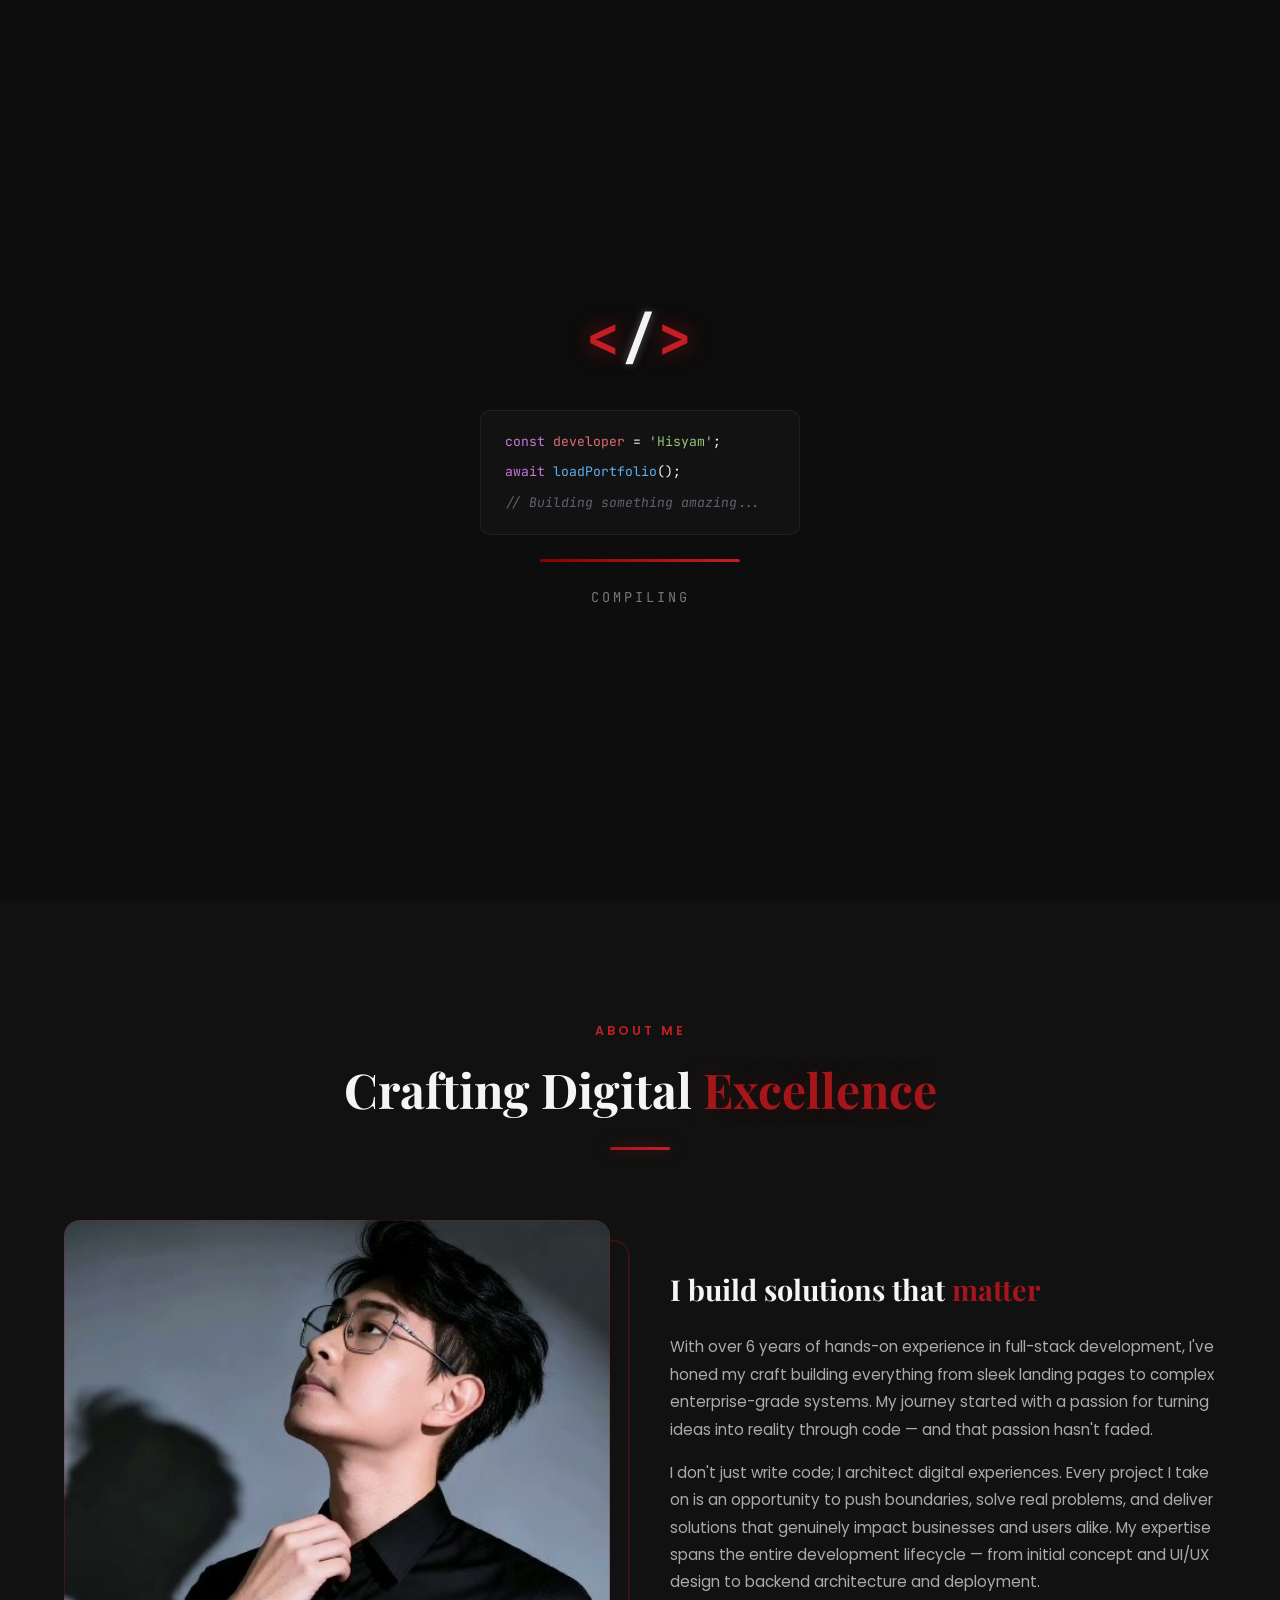
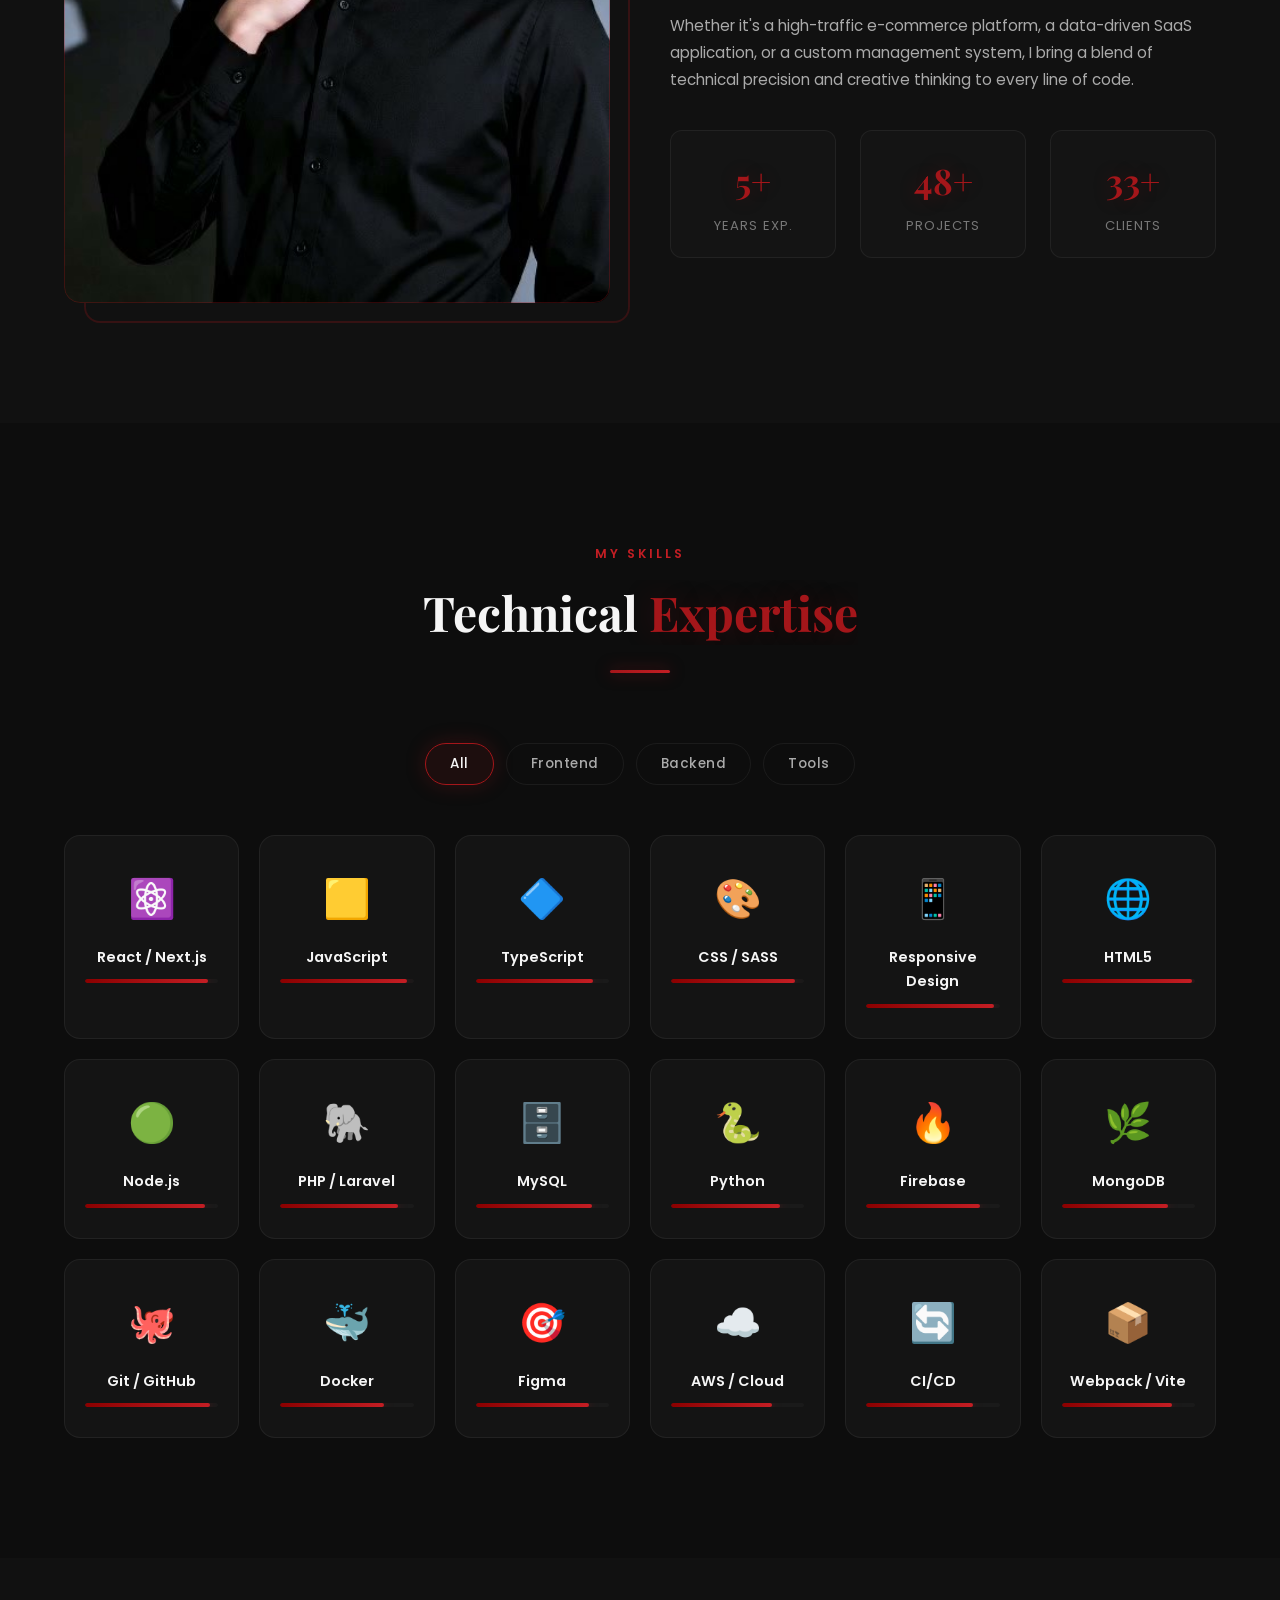
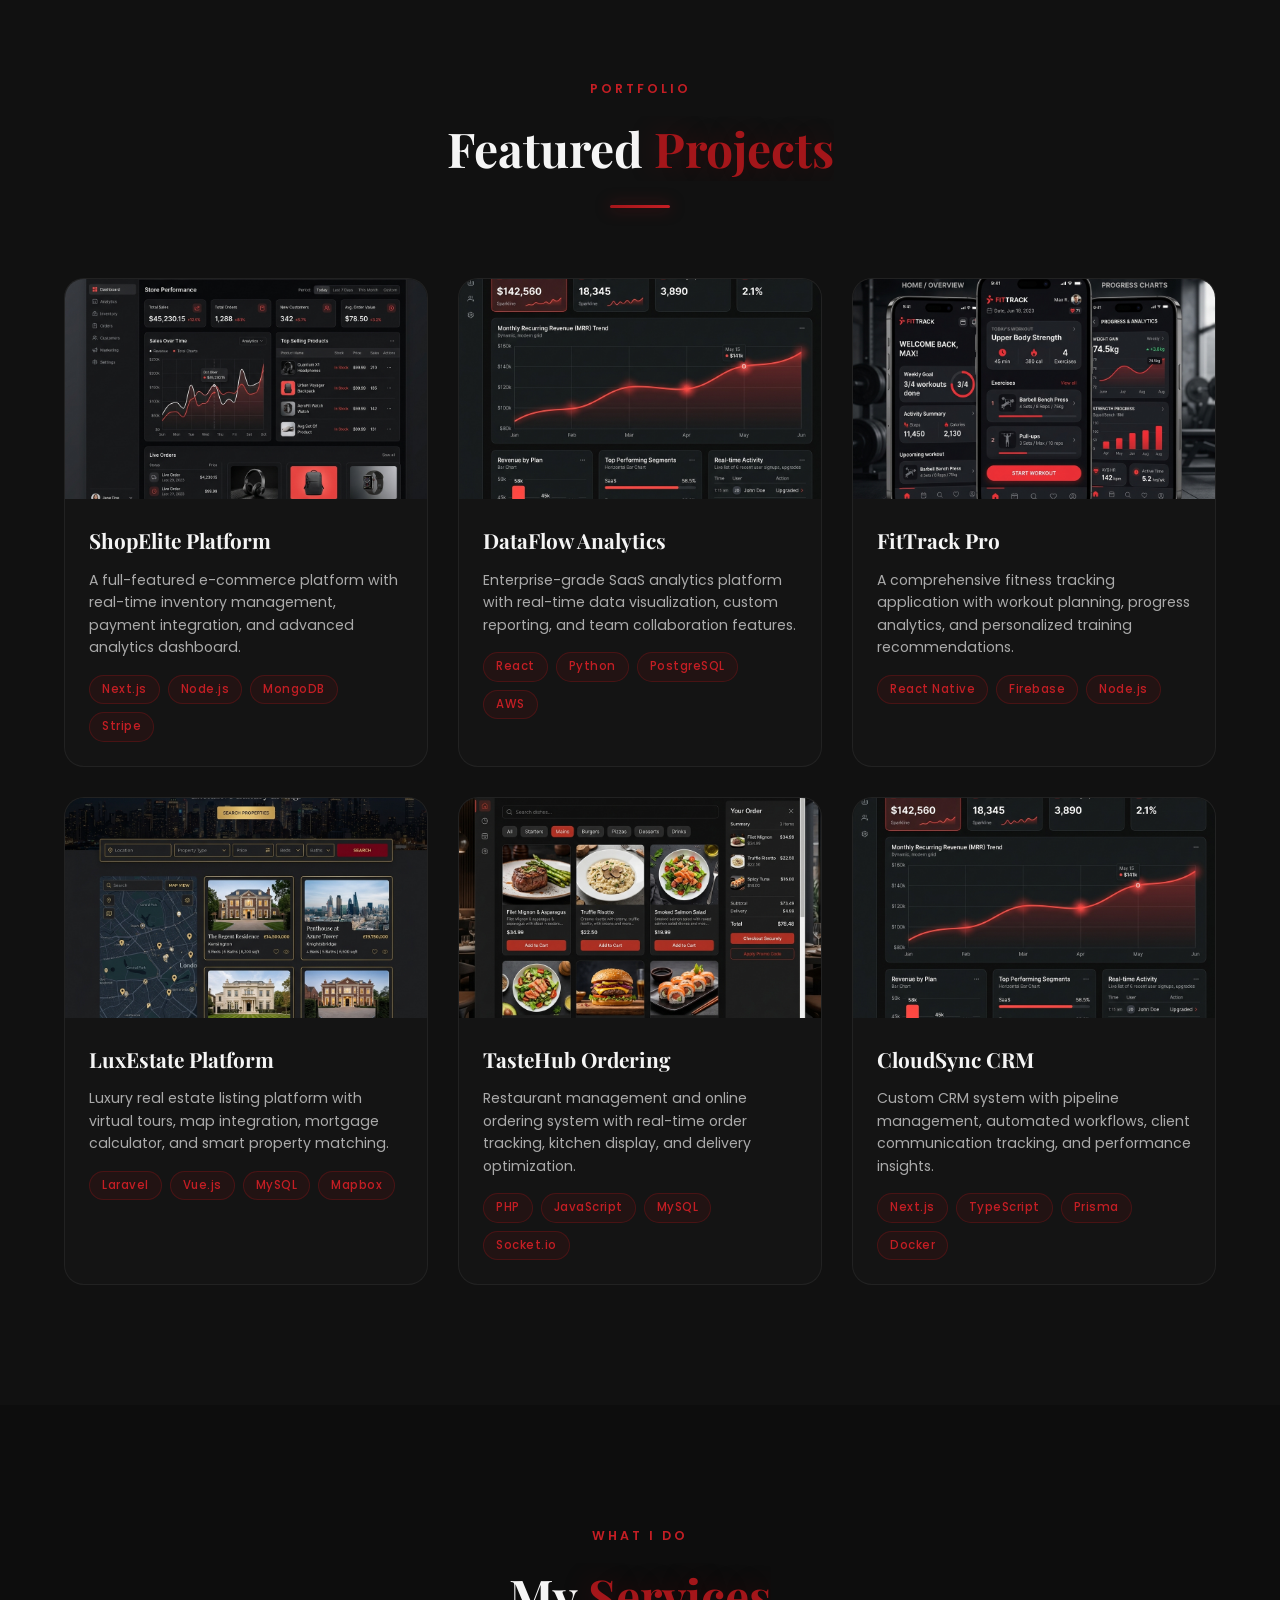
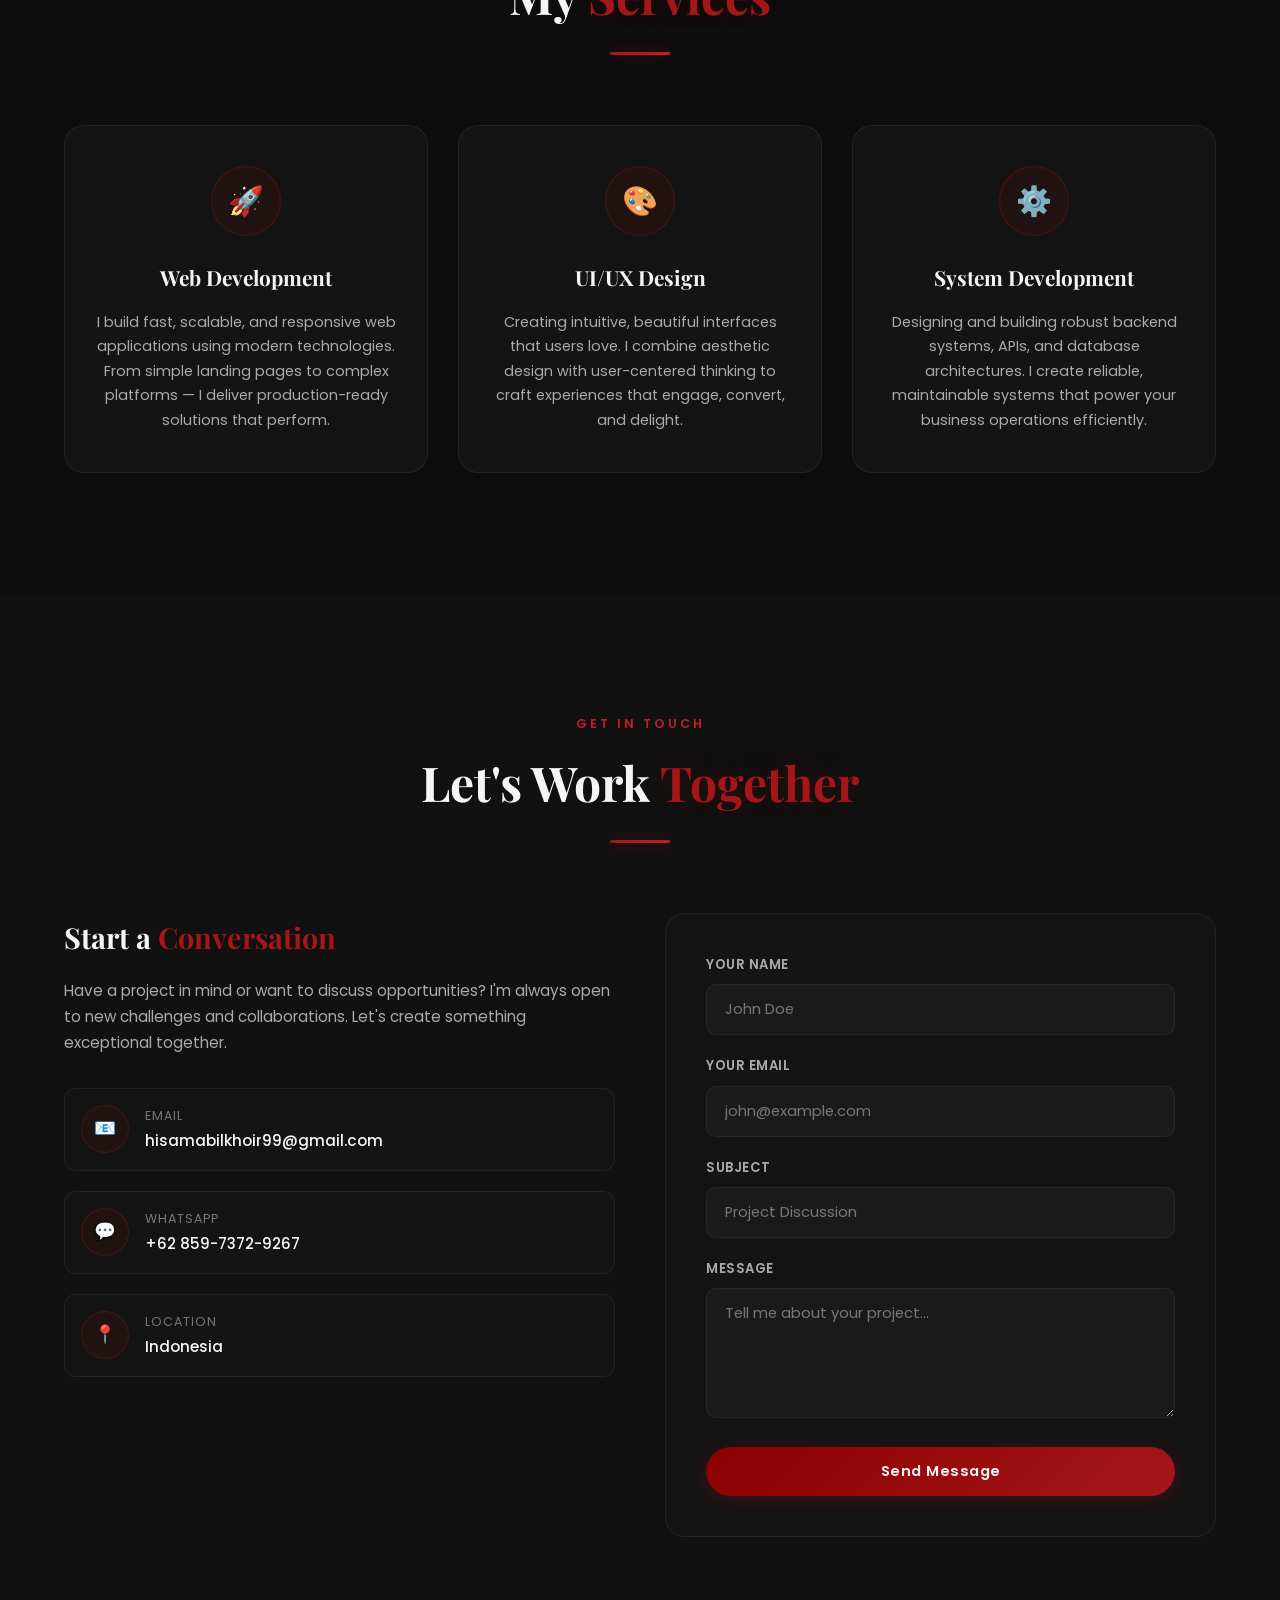
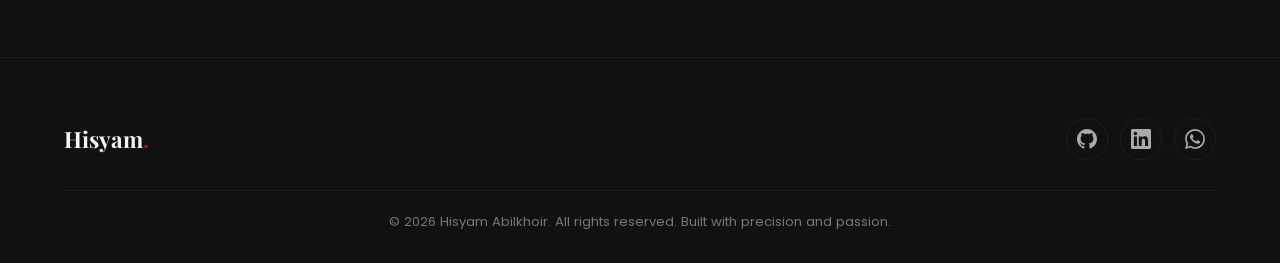
==== index.html @ 7441ad6e "update" ====
<!doctype html>
<html lang="en">
  <head>
    <meta charset="UTF-8" />
    <meta name="viewport" content="width=device-width, initial-scale=1.0" />
    <meta
      name="description"
      content="Premium portfolio of Hisyam Abilkhoir — Full-Stack Developer with 6+ years of experience building modern, scalable & high-impact digital solutions."
    />
    <meta
      name="keywords"
      content="Full-Stack Developer, Web Developer, UI/UX, Portfolio, Hisyam Abilkhoir"
    />
    <meta name="author" content="Hisyam Abilkhoir" />
    <meta
      property="og:title"
      content="Hisyam Abilkhoir — Full-Stack Developer Portfolio"
    />
    <meta
      property="og:description"
      content="Building Modern, Scalable & High-Impact Digital Solutions. 6+ years of professional experience."
    />
    <meta property="og:type" content="website" />
    <title>Hisyam Abilkhoir — Full-Stack Developer Portfolio</title>

    <!-- Fonts -->
    <link rel="preconnect" href="https://fonts.googleapis.com" />
    <link rel="preconnect" href="https://fonts.gstatic.com" crossorigin />
    <link
      href="https://fonts.googleapis.com/css2?family=Playfair+Display:wght@400;500;600;700;800&family=Poppins:wght@300;400;500;600;700&family=JetBrains+Mono:wght@400;500&display=swap"
      rel="stylesheet"
    />

    <!-- Stylesheet -->
    <link rel="stylesheet" href="style.css" />
  </head>
  <body>
    <!-- ========== PRELOADER ========== -->
    <div id="preloader">
      <div class="preloader-inner">
        <div class="preloader-code-icon">
          <span class="code-bracket">&lt;</span><span class="code-slash">/</span><span class="code-bracket">&gt;</span>
        </div>
        <div class="preloader-code-lines">
          <div class="code-line"><span class="cl-keyword">const</span> <span class="cl-var">developer</span> = <span class="cl-string">'Hisyam'</span>;</div>
          <div class="code-line"><span class="cl-keyword">await</span> <span class="cl-func">loadPortfolio</span>();</div>
          <div class="code-line"><span class="cl-comment">// Building something amazing...</span></div>
        </div>
        <div class="preloader-progress">
          <div class="preloader-progress-bar"></div>
        </div>
        <div class="preloader-text">Compiling</div>
      </div>
    </div>

    <!-- ========== NAVBAR ========== -->
    <nav class="navbar" id="navbar">
      <div class="container">
        <a href="#hero" class="nav-logo">Hisyam<span>.</span></a>
        <div class="nav-links" id="navLinks">
          <a href="#hero" class="active">Home</a>
          <a href="#about">About</a>
          <a href="#skills">Skills</a>
          <a href="#projects">Projects</a>
          <a href="#services">Services</a>
          <a href="#contact">Contact</a>
        </div>
        <div class="nav-toggle" id="navToggle">
          <span></span>
          <span></span>
          <span></span>
        </div>
      </div>
    </nav>

    <!-- ========== HERO SECTION ========== -->
    <section class="hero" id="hero">
      <div class="hero-bg-canvas">
        <canvas id="heroParticles"></canvas>
      </div>
      <div class="hero-gradient-overlay"></div>
      <div class="hero-content hero-split">
        <!-- Left: Text Content -->
        <div class="hero-text">
          <div class="hero-badge">
            <span class="badge-dot"></span>
            Available for Projects
          </div>
          <h1 class="hero-name">
            Hisyam <span class="highlight">Abilkhoir</span>
          </h1>
          <p class="hero-title">
            <span id="rotatingText">Full-Stack Developer</span> with 6+ Years
            Experience
          </p>
          <p class="hero-tagline">
            "Building Modern, Scalable &amp; High-Impact Digital Solutions"
          </p>
          <div class="hero-cta-group">
            <a href="#contact" class="btn btn-primary" id="heroHireBtn">
              <span>Hire Me</span>
              <svg
                class="btn-icon"
                viewBox="0 0 24 24"
                fill="none"
                stroke="currentColor"
                stroke-width="2"
                stroke-linecap="round"
                stroke-linejoin="round"
              >
                <path d="M5 12h14" />
                <path d="m12 5 7 7-7 7" />
              </svg>
            </a>
            <a
              href="https://wa.me/6285973729267"
              target="_blank"
              rel="noopener noreferrer"
              class="btn btn-outline"
              id="heroWhatsappBtn"
            >
              <svg class="btn-icon" viewBox="0 0 24 24" fill="currentColor">
                <path
                  d="M17.472 14.382c-.297-.149-1.758-.867-2.03-.967-.273-.099-.471-.148-.67.15-.197.297-.767.966-.94 1.164-.173.199-.347.223-.644.075-.297-.15-1.255-.463-2.39-1.475-.883-.788-1.48-1.761-1.653-2.059-.173-.297-.018-.458.13-.606.134-.133.298-.347.446-.52.149-.174.198-.298.298-.497.099-.198.05-.371-.025-.52-.075-.149-.669-1.612-.916-2.207-.242-.579-.487-.5-.669-.51-.173-.008-.371-.01-.57-.01-.198 0-.52.074-.792.372-.272.297-1.04 1.016-1.04 2.479 0 1.462 1.065 2.875 1.213 3.074.149.198 2.096 3.2 5.077 4.487.709.306 1.262.489 1.694.625.712.227 1.36.195 1.871.118.571-.085 1.758-.719 2.006-1.413.248-.694.248-1.289.173-1.413-.074-.124-.272-.198-.57-.347m-5.421 7.403h-.004a9.87 9.87 0 01-5.031-1.378l-.361-.214-3.741.982.998-3.648-.235-.374a9.86 9.86 0 01-1.51-5.26c.001-5.45 4.436-9.884 9.888-9.884 2.64 0 5.122 1.03 6.988 2.898a9.825 9.825 0 012.893 6.994c-.003 5.45-4.437 9.884-9.885 9.884m8.413-18.297A11.815 11.815 0 0012.05 0C5.495 0 .16 5.335.157 11.892c0 2.096.547 4.142 1.588 5.945L.057 24l6.305-1.654a11.882 11.882 0 005.683 1.448h.005c6.554 0 11.89-5.335 11.893-11.893a11.821 11.821 0 00-3.48-8.413z"
                />
              </svg>
              <span>Chat on WhatsApp</span>
            </a>
          </div>
        </div>
        <!-- Right: 3D Neon Portrait -->
        <div class="hero-portrait-wrapper">
          <div class="hero-portrait-3d" id="heroPortrait3D">
            <!-- Neon glow rings -->
            <div class="neon-ring neon-ring-1"></div>
            <div class="neon-ring neon-ring-2"></div>
            <div class="neon-ring neon-ring-3"></div>
            <!-- Orbiting dots -->
            <div class="orbit-dot orbit-dot-1"></div>
            <div class="orbit-dot orbit-dot-2"></div>
            <div class="orbit-dot orbit-dot-3"></div>
            <!-- Photo frame -->
            <div class="hero-photo-frame">
              <img
                src="assets/images/profile.jpg"
                alt="Hisyam Abilkhoir"
                id="heroPortraitImg"
              />
              <div class="photo-scanline"></div>
              <div class="photo-glare"></div>
            </div>
            <!-- Corner accents -->
            <div class="corner-accent corner-tl"></div>
            <div class="corner-accent corner-tr"></div>
            <div class="corner-accent corner-bl"></div>
            <div class="corner-accent corner-br"></div>
          </div>
          <!-- Status badge -->
          <div class="hero-status-badge">
            <span class="status-pulse"></span>
            <span>6+ Years Active</span>
          </div>
        </div>
      </div>
    </section>

    <!-- ========== ABOUT SECTION ========== -->
    <section class="section section-alt" id="about" data-parallax="0.15">
      <div class="container">
        <div class="section-header reveal">
          <span class="section-label">About Me</span>
          <h2 class="section-title">
            Crafting Digital <span class="accent">Excellence</span>
          </h2>
          <div class="section-line"></div>
        </div>
        <div class="about-grid">
          <div class="about-image-wrapper reveal-left">
            <div class="about-image-frame">
              <img
                src="assets/images/profile.jpg"
                alt="Hisyam Abilkhoir - Professional Developer"
                loading="lazy"
              />
            </div>
            <div class="about-image-decoration"></div>
          </div>
          <div class="about-content reveal-right">
            <h3>I build solutions that <span>matter</span></h3>
            <p>
              With over 6 years of hands-on experience in full-stack
              development, I've honed my craft building everything from sleek
              landing pages to complex enterprise-grade systems. My journey
              started with a passion for turning ideas into reality through code
              — and that passion hasn't faded.
            </p>
            <p>
              I don't just write code; I architect digital experiences. Every
              project I take on is an opportunity to push boundaries, solve real
              problems, and deliver solutions that genuinely impact businesses
              and users alike. My expertise spans the entire development
              lifecycle — from initial concept and UI/UX design to backend
              architecture and deployment.
            </p>
            <p>
              Whether it's a high-traffic e-commerce platform, a data-driven
              SaaS application, or a custom management system, I bring a blend
              of technical precision and creative thinking to every line of
              code.
            </p>
            <div class="about-stats">
              <div class="stat-item reveal">
                <div class="stat-number" data-count="6" data-suffix="+">0</div>
                <div class="stat-label">Years Exp.</div>
              </div>
              <div class="stat-item reveal">
                <div class="stat-number" data-count="50" data-suffix="+">0</div>
                <div class="stat-label">Projects</div>
              </div>
              <div class="stat-item reveal">
                <div class="stat-number" data-count="35" data-suffix="+">0</div>
                <div class="stat-label">Clients</div>
              </div>
            </div>
          </div>
        </div>
      </div>
    </section>

    <!-- ========== SKILLS SECTION ========== -->
    <section class="section" id="skills">
      <div class="container">
        <div class="section-header reveal">
          <span class="section-label">My Skills</span>
          <h2 class="section-title">
            Technical <span class="accent">Expertise</span>
          </h2>
          <div class="section-line"></div>
        </div>

        <div class="skills-categories reveal">
          <button class="skills-category-btn active" data-category="all">
            All
          </button>
          <button class="skills-category-btn" data-category="frontend">
            Frontend
          </button>
          <button class="skills-category-btn" data-category="backend">
            Backend
          </button>
          <button class="skills-category-btn" data-category="tools">
            Tools
          </button>
        </div>

        <div class="skills-grid reveal">
          <!-- Frontend Skills -->
          <div class="skill-card" data-category="frontend">
            <span class="skill-icon">⚛️</span>
            <div class="skill-name">React / Next.js</div>
            <div class="skill-bar-container">
              <div class="skill-bar-fill" data-value="92"></div>
            </div>
          </div>
          <div class="skill-card" data-category="frontend">
            <span class="skill-icon">🟨</span>
            <div class="skill-name">JavaScript</div>
            <div class="skill-bar-container">
              <div class="skill-bar-fill" data-value="95"></div>
            </div>
          </div>
          <div class="skill-card" data-category="frontend">
            <span class="skill-icon">🔷</span>
            <div class="skill-name">TypeScript</div>
            <div class="skill-bar-container">
              <div class="skill-bar-fill" data-value="88"></div>
            </div>
          </div>
          <div class="skill-card" data-category="frontend">
            <span class="skill-icon">🎨</span>
            <div class="skill-name">CSS / SASS</div>
            <div class="skill-bar-container">
              <div class="skill-bar-fill" data-value="93"></div>
            </div>
          </div>
          <div class="skill-card" data-category="frontend">
            <span class="skill-icon">📱</span>
            <div class="skill-name">Responsive Design</div>
            <div class="skill-bar-container">
              <div class="skill-bar-fill" data-value="96"></div>
            </div>
          </div>
          <div class="skill-card" data-category="frontend">
            <span class="skill-icon">🌐</span>
            <div class="skill-name">HTML5</div>
            <div class="skill-bar-container">
              <div class="skill-bar-fill" data-value="98"></div>
            </div>
          </div>

          <!-- Backend Skills -->
          <div class="skill-card" data-category="backend">
            <span class="skill-icon">🟢</span>
            <div class="skill-name">Node.js</div>
            <div class="skill-bar-container">
              <div class="skill-bar-fill" data-value="90"></div>
            </div>
          </div>
          <div class="skill-card" data-category="backend">
            <span class="skill-icon">🐘</span>
            <div class="skill-name">PHP / Laravel</div>
            <div class="skill-bar-container">
              <div class="skill-bar-fill" data-value="88"></div>
            </div>
          </div>
          <div class="skill-card" data-category="backend">
            <span class="skill-icon">🗄️</span>
            <div class="skill-name">MySQL</div>
            <div class="skill-bar-container">
              <div class="skill-bar-fill" data-value="87"></div>
            </div>
          </div>
          <div class="skill-card" data-category="backend">
            <span class="skill-icon">🐍</span>
            <div class="skill-name">Python</div>
            <div class="skill-bar-container">
              <div class="skill-bar-fill" data-value="82"></div>
            </div>
          </div>
          <div class="skill-card" data-category="backend">
            <span class="skill-icon">🔥</span>
            <div class="skill-name">Firebase</div>
            <div class="skill-bar-container">
              <div class="skill-bar-fill" data-value="85"></div>
            </div>
          </div>
          <div class="skill-card" data-category="backend">
            <span class="skill-icon">🌿</span>
            <div class="skill-name">MongoDB</div>
            <div class="skill-bar-container">
              <div class="skill-bar-fill" data-value="80"></div>
            </div>
          </div>

          <!-- Tools -->
          <div class="skill-card" data-category="tools">
            <span class="skill-icon">🐙</span>
            <div class="skill-name">Git / GitHub</div>
            <div class="skill-bar-container">
              <div class="skill-bar-fill" data-value="94"></div>
            </div>
          </div>
          <div class="skill-card" data-category="tools">
            <span class="skill-icon">🐳</span>
            <div class="skill-name">Docker</div>
            <div class="skill-bar-container">
              <div class="skill-bar-fill" data-value="78"></div>
            </div>
          </div>
          <div class="skill-card" data-category="tools">
            <span class="skill-icon">🎯</span>
            <div class="skill-name">Figma</div>
            <div class="skill-bar-container">
              <div class="skill-bar-fill" data-value="85"></div>
            </div>
          </div>
          <div class="skill-card" data-category="tools">
            <span class="skill-icon">☁️</span>
            <div class="skill-name">AWS / Cloud</div>
            <div class="skill-bar-container">
              <div class="skill-bar-fill" data-value="76"></div>
            </div>
          </div>
          <div class="skill-card" data-category="tools">
            <span class="skill-icon">🔄</span>
            <div class="skill-name">CI/CD</div>
            <div class="skill-bar-container">
              <div class="skill-bar-fill" data-value="80"></div>
            </div>
          </div>
          <div class="skill-card" data-category="tools">
            <span class="skill-icon">📦</span>
            <div class="skill-name">Webpack / Vite</div>
            <div class="skill-bar-container">
              <div class="skill-bar-fill" data-value="83"></div>
            </div>
          </div>
        </div>
      </div>
    </section>

    <!-- ========== PROJECTS SECTION ========== -->
    <section class="section section-alt" id="projects" data-parallax="0.1">
      <div class="container">
        <div class="section-header reveal">
          <span class="section-label">Portfolio</span>
          <h2 class="section-title">
            Featured <span class="accent">Projects</span>
          </h2>
          <div class="section-line"></div>
        </div>
        <div class="projects-grid">
          <!-- Project 1 -->
          <div class="project-card reveal">
            <div class="project-image-wrapper">
              <img
                src="assets/images/project-ecommerce.png"
                alt="ShopElite E-Commerce Platform"
                loading="lazy"
              />
              <div class="project-image-overlay">
                <button class="project-view-btn">View Project</button>
              </div>
            </div>
            <div class="project-info">
              <h3 class="project-title">ShopElite Platform</h3>
              <p class="project-description">
                A full-featured e-commerce platform with real-time inventory
                management, payment integration, and advanced analytics
                dashboard.
              </p>
              <div class="project-tech-stack">
                <span class="tech-tag">Next.js</span>
                <span class="tech-tag">Node.js</span>
                <span class="tech-tag">MongoDB</span>
                <span class="tech-tag">Stripe</span>
              </div>
            </div>
          </div>

          <!-- Project 2 -->
          <div class="project-card reveal">
            <div class="project-image-wrapper">
              <img
                src="assets/images/project-saas.png"
                alt="DataFlow Analytics SaaS"
                loading="lazy"
              />
              <div class="project-image-overlay">
                <button class="project-view-btn">View Project</button>
              </div>
            </div>
            <div class="project-info">
              <h3 class="project-title">DataFlow Analytics</h3>
              <p class="project-description">
                Enterprise-grade SaaS analytics platform with real-time data
                visualization, custom reporting, and team collaboration
                features.
              </p>
              <div class="project-tech-stack">
                <span class="tech-tag">React</span>
                <span class="tech-tag">Python</span>
                <span class="tech-tag">PostgreSQL</span>
                <span class="tech-tag">AWS</span>
              </div>
            </div>
          </div>

          <!-- Project 3 -->
          <div class="project-card reveal">
            <div class="project-image-wrapper">
              <img
                src="assets/images/project-fitness.png"
                alt="FitTrack Pro Fitness App"
                loading="lazy"
              />
              <div class="project-image-overlay">
                <button class="project-view-btn">View Project</button>
              </div>
            </div>
            <div class="project-info">
              <h3 class="project-title">FitTrack Pro</h3>
              <p class="project-description">
                A comprehensive fitness tracking application with workout
                planning, progress analytics, and personalized training
                recommendations.
              </p>
              <div class="project-tech-stack">
                <span class="tech-tag">React Native</span>
                <span class="tech-tag">Firebase</span>
                <span class="tech-tag">Node.js</span>
              </div>
            </div>
          </div>

          <!-- Project 4 -->
          <div class="project-card reveal">
            <div class="project-image-wrapper">
              <img
                src="assets/images/project-realestate.png"
                alt="LuxEstate Property Platform"
                loading="lazy"
              />
              <div class="project-image-overlay">
                <button class="project-view-btn">View Project</button>
              </div>
            </div>
            <div class="project-info">
              <h3 class="project-title">LuxEstate Platform</h3>
              <p class="project-description">
                Luxury real estate listing platform with virtual tours, map
                integration, mortgage calculator, and smart property matching.
              </p>
              <div class="project-tech-stack">
                <span class="tech-tag">Laravel</span>
                <span class="tech-tag">Vue.js</span>
                <span class="tech-tag">MySQL</span>
                <span class="tech-tag">Mapbox</span>
              </div>
            </div>
          </div>

          <!-- Project 5 -->
          <div class="project-card reveal">
            <div class="project-image-wrapper">
              <img
                src="assets/images/project-restaurant.png"
                alt="TasteHub Food Ordering"
                loading="lazy"
              />
              <div class="project-image-overlay">
                <button class="project-view-btn">View Project</button>
              </div>
            </div>
            <div class="project-info">
              <h3 class="project-title">TasteHub Ordering</h3>
              <p class="project-description">
                Restaurant management and online ordering system with real-time
                order tracking, kitchen display, and delivery optimization.
              </p>
              <div class="project-tech-stack">
                <span class="tech-tag">PHP</span>
                <span class="tech-tag">JavaScript</span>
                <span class="tech-tag">MySQL</span>
                <span class="tech-tag">Socket.io</span>
              </div>
            </div>
          </div>

          <!-- Project 6 -->
          <div class="project-card reveal">
            <div class="project-image-wrapper">
              <img
                src="assets/images/project-saas.png"
                alt="CloudSync CRM System"
                loading="lazy"
              />
              <div class="project-image-overlay">
                <button class="project-view-btn">View Project</button>
              </div>
            </div>
            <div class="project-info">
              <h3 class="project-title">CloudSync CRM</h3>
              <p class="project-description">
                Custom CRM system with pipeline management, automated workflows,
                client communication tracking, and performance insights.
              </p>
              <div class="project-tech-stack">
                <span class="tech-tag">Next.js</span>
                <span class="tech-tag">TypeScript</span>
                <span class="tech-tag">Prisma</span>
                <span class="tech-tag">Docker</span>
              </div>
            </div>
          </div>
        </div>
      </div>
    </section>

    <!-- ========== SERVICES SECTION ========== -->
    <section class="section" id="services">
      <div class="container">
        <div class="section-header reveal">
          <span class="section-label">What I Do</span>
          <h2 class="section-title">My <span class="accent">Services</span></h2>
          <div class="section-line"></div>
        </div>
        <div class="services-grid">
          <!-- Service 1 -->
          <div class="service-card reveal">
            <div class="service-icon">🚀</div>
            <h3 class="service-title">Web Development</h3>
            <p class="service-desc">
              I build fast, scalable, and responsive web applications using
              modern technologies. From simple landing pages to complex
              platforms — I deliver production-ready solutions that perform.
            </p>
          </div>

          <!-- Service 2 -->
          <div class="service-card reveal">
            <div class="service-icon">🎨</div>
            <h3 class="service-title">UI/UX Design</h3>
            <p class="service-desc">
              Creating intuitive, beautiful interfaces that users love. I
              combine aesthetic design with user-centered thinking to craft
              experiences that engage, convert, and delight.
            </p>
          </div>

          <!-- Service 3 -->
          <div class="service-card reveal">
            <div class="service-icon">⚙️</div>
            <h3 class="service-title">System Development</h3>
            <p class="service-desc">
              Designing and building robust backend systems, APIs, and database
              architectures. I create reliable, maintainable systems that power
              your business operations efficiently.
            </p>
          </div>
        </div>
      </div>
    </section>

    <!-- ========== CONTACT SECTION ========== -->
    <section class="section section-alt" id="contact" data-parallax="0.1">
      <div class="container">
        <div class="section-header reveal">
          <span class="section-label">Get In Touch</span>
          <h2 class="section-title">
            Let's Work <span class="accent">Together</span>
          </h2>
          <div class="section-line"></div>
        </div>
        <div class="contact-grid">
          <div class="contact-info reveal-left">
            <h3>Start a <span>Conversation</span></h3>
            <p>
              Have a project in mind or want to discuss opportunities? I'm
              always open to new challenges and collaborations. Let's create
              something exceptional together.
            </p>
            <div class="contact-details">
              <a
                href="mailto:hisamabilkhoir99@gmail.com"
                class="contact-detail-item"
                id="contactEmail"
              >
                <div class="contact-icon-box">📧</div>
                <div>
                  <div class="contact-detail-label">Email</div>
                  <div class="contact-detail-value">hisamabilkhoir99@gmail.com</div>
                </div>
              </a>
              <a
                href="https://wa.me/6285973729267"
                target="_blank"
                rel="noopener noreferrer"
                class="contact-detail-item"
                id="contactWhatsApp"
              >
                <div class="contact-icon-box">💬</div>
                <div>
                  <div class="contact-detail-label">WhatsApp</div>
                  <div class="contact-detail-value">+62 859-7372-9267</div>
                </div>
              </a>
              <div class="contact-detail-item" id="contactLocation">
                <div class="contact-icon-box">📍</div>
                <div>
                  <div class="contact-detail-label">Location</div>
                  <div class="contact-detail-value">Indonesia</div>
                </div>
              </div>
            </div>
          </div>
          <form class="contact-form reveal-right" id="contactForm">
            <div class="form-group">
              <label for="formName">Your Name</label>
              <input
                type="text"
                id="formName"
                name="name"
                class="form-control"
                placeholder="John Doe"
                required
              />
            </div>
            <div class="form-group">
              <label for="formEmail">Your Email</label>
              <input
                type="email"
                id="formEmail"
                name="email"
                class="form-control"
                placeholder="john@example.com"
                required
              />
            </div>
            <div class="form-group">
              <label for="formSubject">Subject</label>
              <input
                type="text"
                id="formSubject"
                name="subject"
                class="form-control"
                placeholder="Project Discussion"
              />
            </div>
            <div class="form-group">
              <label for="formMessage">Message</label>
              <textarea
                id="formMessage"
                name="message"
                class="form-control"
                placeholder="Tell me about your project..."
                required
              ></textarea>
            </div>
            <button type="submit" class="form-submit" id="formSubmitBtn">
              Send Message
            </button>
          </form>
        </div>
      </div>
    </section>

    <!-- ========== FOOTER ========== -->
    <footer class="footer">
      <div class="container">
        <div class="footer-content">
          <div class="footer-logo">Hisyam<span>.</span></div>
          <div class="footer-social">
            <a
              href="https://github.com/"
              target="_blank"
              rel="noopener noreferrer"
              aria-label="GitHub"
              id="socialGithub"
            >
              <svg
                width="20"
                height="20"
                viewBox="0 0 24 24"
                fill="currentColor"
              >
                <path
                  d="M12 0c-6.626 0-12 5.373-12 12 0 5.302 3.438 9.8 8.207 11.387.599.111.793-.261.793-.577v-2.234c-3.338.726-4.033-1.416-4.033-1.416-.546-1.387-1.333-1.756-1.333-1.756-1.089-.745.083-.729.083-.729 1.205.084 1.839 1.237 1.839 1.237 1.07 1.834 2.807 1.304 3.492.997.107-.775.418-1.305.762-1.604-2.665-.305-5.467-1.334-5.467-5.931 0-1.311.469-2.381 1.236-3.221-.124-.303-.535-1.524.117-3.176 0 0 1.008-.322 3.301 1.23.957-.266 1.983-.399 3.003-.404 1.02.005 2.047.138 3.006.404 2.291-1.552 3.297-1.23 3.297-1.23.653 1.653.242 2.874.118 3.176.77.84 1.235 1.911 1.235 3.221 0 4.609-2.807 5.624-5.479 5.921.43.372.823 1.102.823 2.222v3.293c0 .319.192.694.801.576 4.765-1.589 8.199-6.086 8.199-11.386 0-6.627-5.373-12-12-12z"
                />
              </svg>
            </a>
            <a
              href="https://linkedin.com/"
              target="_blank"
              rel="noopener noreferrer"
              aria-label="LinkedIn"
              id="socialLinkedin"
            >
              <svg
                width="20"
                height="20"
                viewBox="0 0 24 24"
                fill="currentColor"
              >
                <path
                  d="M20.447 20.452h-3.554v-5.569c0-1.328-.027-3.037-1.852-3.037-1.853 0-2.136 1.445-2.136 2.939v5.667H9.351V9h3.414v1.561h.046c.477-.9 1.637-1.85 3.37-1.85 3.601 0 4.267 2.37 4.267 5.455v6.286zM5.337 7.433c-1.144 0-2.063-.926-2.063-2.065 0-1.138.92-2.063 2.063-2.063 1.14 0 2.064.925 2.064 2.063 0 1.139-.925 2.065-2.064 2.065zm1.782 13.019H3.555V9h3.564v11.452zM22.225 0H1.771C.792 0 0 .774 0 1.729v20.542C0 23.227.792 24 1.771 24h20.451C23.2 24 24 23.227 24 22.271V1.729C24 .774 23.2 0 22.222 0h.003z"
                />
              </svg>
            </a>
            <a
              href="https://wa.me/6285973729267"
              target="_blank"
              rel="noopener noreferrer"
              aria-label="WhatsApp"
              id="socialWhatsApp"
            >
              <svg
                width="20"
                height="20"
                viewBox="0 0 24 24"
                fill="currentColor"
              >
                <path
                  d="M17.472 14.382c-.297-.149-1.758-.867-2.03-.967-.273-.099-.471-.148-.67.15-.197.297-.767.966-.94 1.164-.173.199-.347.223-.644.075-.297-.15-1.255-.463-2.39-1.475-.883-.788-1.48-1.761-1.653-2.059-.173-.297-.018-.458.13-.606.134-.133.298-.347.446-.52.149-.174.198-.298.298-.497.099-.198.05-.371-.025-.52-.075-.149-.669-1.612-.916-2.207-.242-.579-.487-.5-.669-.51-.173-.008-.371-.01-.57-.01-.198 0-.52.074-.792.372-.272.297-1.04 1.016-1.04 2.479 0 1.462 1.065 2.875 1.213 3.074.149.198 2.096 3.2 5.077 4.487.709.306 1.262.489 1.694.625.712.227 1.36.195 1.871.118.571-.085 1.758-.719 2.006-1.413.248-.694.248-1.289.173-1.413-.074-.124-.272-.198-.57-.347m-5.421 7.403h-.004a9.87 9.87 0 01-5.031-1.378l-.361-.214-3.741.982.998-3.648-.235-.374a9.86 9.86 0 01-1.51-5.26c.001-5.45 4.436-9.884 9.888-9.884 2.64 0 5.122 1.03 6.988 2.898a9.825 9.825 0 012.893 6.994c-.003 5.45-4.437 9.884-9.885 9.884m8.413-18.297A11.815 11.815 0 0012.05 0C5.495 0 .16 5.335.157 11.892c0 2.096.547 4.142 1.588 5.945L.057 24l6.305-1.654a11.882 11.882 0 005.683 1.448h.005c6.554 0 11.89-5.335 11.893-11.893a11.821 11.821 0 00-3.48-8.413z"
                />
              </svg>
            </a>
          </div>
        </div>
        <div class="footer-bottom">
          &copy; 2026 Hisyam Abilkhoir. All rights reserved. Built with
          precision and passion.
        </div>
      </div>
    </footer>

    <!-- ========== WHATSAPP FLOATING BUTTON ========== -->
    <a
      href="https://wa.me/6285973729267"
      target="_blank"
      rel="noopener noreferrer"
      class="whatsapp-float"
      id="whatsappFloat"
      aria-label="Chat on WhatsApp"
    >
      <svg viewBox="0 0 24 24">
        <path
          d="M17.472 14.382c-.297-.149-1.758-.867-2.03-.967-.273-.099-.471-.148-.67.15-.197.297-.767.966-.94 1.164-.173.199-.347.223-.644.075-.297-.15-1.255-.463-2.39-1.475-.883-.788-1.48-1.761-1.653-2.059-.173-.297-.018-.458.13-.606.134-.133.298-.347.446-.52.149-.174.198-.298.298-.497.099-.198.05-.371-.025-.52-.075-.149-.669-1.612-.916-2.207-.242-.579-.487-.5-.669-.51-.173-.008-.371-.01-.57-.01-.198 0-.52.074-.792.372-.272.297-1.04 1.016-1.04 2.479 0 1.462 1.065 2.875 1.213 3.074.149.198 2.096 3.2 5.077 4.487.709.306 1.262.489 1.694.625.712.227 1.36.195 1.871.118.571-.085 1.758-.719 2.006-1.413.248-.694.248-1.289.173-1.413-.074-.124-.272-.198-.57-.347m-5.421 7.403h-.004a9.87 9.87 0 01-5.031-1.378l-.361-.214-3.741.982.998-3.648-.235-.374a9.86 9.86 0 01-1.51-5.26c.001-5.45 4.436-9.884 9.888-9.884 2.64 0 5.122 1.03 6.988 2.898a9.825 9.825 0 012.893 6.994c-.003 5.45-4.437 9.884-9.885 9.884m8.413-18.297A11.815 11.815 0 0012.05 0C5.495 0 .16 5.335.157 11.892c0 2.096.547 4.142 1.588 5.945L.057 24l6.305-1.654a11.882 11.882 0 005.683 1.448h.005c6.554 0 11.89-5.335 11.893-11.893a11.821 11.821 0 00-3.48-8.413z"
        />
      </svg>
    </a>

    <!-- ========== CHATBOT ========== -->
    <button class="chatbot-toggle" id="chatbotToggle" aria-label="Open chatbot">
      <svg viewBox="0 0 24 24">
        <path
          d="M20 2H4c-1.1 0-2 .9-2 2v18l4-4h14c1.1 0 2-.9 2-2V4c0-1.1-.9-2-2-2zm0 14H6l-2 2V4h16v12z"
        />
      </svg>
    </button>

    <div class="chatbot-popup" id="chatbotPopup">
      <div class="chatbot-header">
        <div class="chatbot-avatar">💬</div>
        <div class="chatbot-header-info">
          <h4>Hisyam's Assistant</h4>
          <p>Typically replies instantly</p>
        </div>
      </div>
      <div class="chatbot-messages" id="chatMessages">
        <div class="chat-message bot">
          Hey there! 👋 I'm Hisyam's virtual assistant. How can I help you
          today?
        </div>
      </div>
      <div class="chatbot-quick-replies">
        <button class="quick-reply">What services do you offer?</button>
        <button class="quick-reply">How can I hire you?</button>
        <button class="quick-reply">What is your experience?</button>
      </div>
      <div class="chatbot-input-area">
        <input
          type="text"
          class="chatbot-input"
          id="chatInput"
          placeholder="Type a message..."
          autocomplete="off"
        />
        <button class="chatbot-send" id="chatSend" aria-label="Send message">
          <svg viewBox="0 0 24 24">
            <path d="M2.01 21L23 12 2.01 3 2 10l15 2-15 2z" />
          </svg>
        </button>
      </div>
      <a
        href="https://wa.me/6285973729267"
        target="_blank"
        rel="noopener noreferrer"
        class="chatbot-wa-link"
      >
        💬 Chat via WhatsApp Instead
      </a>
    </div>

    <!-- ========== BACK TO TOP ========== -->
    <button class="back-to-top" id="backToTop" aria-label="Back to top">
      ↑
    </button>

    <!-- Script -->
    <script src="script.js"></script>
  </body>
</html>
---- style.css ----
/* ========================================
   LUXURY PORTFOLIO - PREMIUM STYLESHEET
   ======================================== */

/* ---------- CSS Custom Properties ---------- */
:root {
  --bg-primary: #0D0D0D;
  --bg-secondary: #111111;
  --bg-tertiary: #1A1A1A;
  --bg-card: #141414;
  --bg-card-hover: #1C1C1C;
  --text-primary: #F5F5F5;
  --text-secondary: #AAAAAA;
  --text-muted: #777777;
  --red-deep: #8B0000;
  --red-primary: #A4161A;
  --red-accent: #C41E24;
  --red-glow: rgba(164, 22, 26, 0.6);
  --red-glow-soft: rgba(164, 22, 26, 0.25);
  --red-glow-faint: rgba(164, 22, 26, 0.1);
  --gold-accent: #D4A853;
  --border-subtle: rgba(255, 255, 255, 0.06);
  --border-glow: rgba(164, 22, 26, 0.3);
  --glass-bg: rgba(20, 20, 20, 0.85);
  --glass-border: rgba(255, 255, 255, 0.08);
  --shadow-card: 0 8px 32px rgba(0, 0, 0, 0.4);
  --shadow-glow: 0 0 30px rgba(164, 22, 26, 0.15);
  --shadow-glow-strong: 0 0 60px rgba(164, 22, 26, 0.3);
  --transition-smooth: all 0.4s cubic-bezier(0.25, 0.46, 0.45, 0.94);
  --transition-fast: all 0.2s ease;
  --font-heading: 'Playfair Display', 'Georgia', serif;
  --font-body: 'Poppins', 'Segoe UI', sans-serif;
  --font-mono: 'JetBrains Mono', 'Fira Code', monospace;
  --container-width: 1200px;
  --section-padding: 120px 0;
  --navbar-height: 80px;
}

/* ---------- Reset & Base ---------- */
*,
*::before,
*::after {
  margin: 0;
  padding: 0;
  box-sizing: border-box;
}

html {
  scroll-behavior: smooth;
  font-size: 16px;
  overflow-x: hidden;
}

body {
  font-family: var(--font-body);
  background-color: var(--bg-primary);
  color: var(--text-primary);
  line-height: 1.7;
  overflow-x: hidden;
  -webkit-font-smoothing: antialiased;
  -moz-osx-font-smoothing: grayscale;
}

::selection {
  background: var(--red-primary);
  color: var(--text-primary);
}

::-webkit-scrollbar {
  width: 8px;
}

::-webkit-scrollbar-track {
  background: var(--bg-primary);
}

::-webkit-scrollbar-thumb {
  background: var(--red-deep);
  border-radius: 4px;
}

::-webkit-scrollbar-thumb:hover {
  background: var(--red-primary);
}

img { max-width: 100%; height: auto; display: block; }
a { text-decoration: none; color: inherit; }
ul { list-style: none; }

.container {
  width: 90%;
  max-width: var(--container-width);
  margin: 0 auto;
}

/* ---------- Preloader ---------- */
#preloader {
  position: fixed;
  inset: 0;
  background: var(--bg-primary);
  display: flex;
  align-items: center;
  justify-content: center;
  z-index: 99999;
  transition: opacity 0.6s ease, visibility 0.6s ease;
}

#preloader.hidden {
  opacity: 0;
  visibility: hidden;
  pointer-events: none;
}

.preloader-inner {
  text-align: center;
  display: flex;
  flex-direction: column;
  align-items: center;
  gap: 24px;
}

/* Code Icon </> */
.preloader-code-icon {
  font-family: var(--font-mono);
  font-size: 3.5rem;
  font-weight: 700;
  letter-spacing: 2px;
  animation: codeIconPulse 2s ease-in-out infinite;
}

.code-bracket {
  color: var(--red-accent);
  text-shadow: 0 0 20px var(--red-glow), 0 0 40px var(--red-glow-soft);
  animation: bracketGlow 2s ease-in-out infinite;
}

.code-slash {
  color: var(--text-primary);
  text-shadow: 0 0 10px rgba(255, 255, 255, 0.3);
}

@keyframes codeIconPulse {
  0%, 100% { transform: scale(1); }
  50% { transform: scale(1.05); }
}

@keyframes bracketGlow {
  0%, 100% { text-shadow: 0 0 20px var(--red-glow), 0 0 40px var(--red-glow-soft); }
  50% { text-shadow: 0 0 30px var(--red-glow), 0 0 60px var(--red-glow), 0 0 80px var(--red-glow-soft); }
}

/* Code Lines */
.preloader-code-lines {
  font-family: var(--font-mono);
  font-size: 0.82rem;
  text-align: left;
  padding: 16px 24px;
  background: rgba(20, 20, 20, 0.8);
  border: 1px solid var(--border-subtle);
  border-radius: 10px;
  min-width: 320px;
  backdrop-filter: blur(10px);
}

.code-line {
  padding: 4px 0;
  opacity: 0;
  transform: translateX(-10px);
  white-space: nowrap;
}

.code-line:nth-child(1) { animation: codeLineIn 0.5s ease 0.3s forwards; }
.code-line:nth-child(2) { animation: codeLineIn 0.5s ease 0.8s forwards; }
.code-line:nth-child(3) { animation: codeLineIn 0.5s ease 1.3s forwards; }

@keyframes codeLineIn {
  to { opacity: 1; transform: translateX(0); }
}

.cl-keyword { color: #C678DD; }
.cl-var { color: #E06C75; }
.cl-string { color: #98C379; }
.cl-func { color: #61AFEF; }
.cl-comment { color: #5C6370; font-style: italic; }

/* Progress Bar */
.preloader-progress {
  width: 200px;
  height: 3px;
  background: var(--bg-tertiary);
  border-radius: 3px;
  overflow: hidden;
}

.preloader-progress-bar {
  width: 0%;
  height: 100%;
  background: linear-gradient(90deg, var(--red-deep), var(--red-accent));
  border-radius: 3px;
  box-shadow: 0 0 10px var(--red-glow);
  animation: progressFill 2s ease-in-out forwards;
}

@keyframes progressFill {
  0% { width: 0%; }
  30% { width: 40%; }
  60% { width: 70%; }
  90% { width: 90%; }
  100% { width: 100%; }
}

.preloader-text {
  font-family: var(--font-mono);
  font-size: 0.85rem;
  color: var(--text-muted);
  letter-spacing: 3px;
  text-transform: uppercase;
  animation: dotsFlicker 1.5s step-end infinite;
}

@keyframes dotsFlicker {
  0% { content: ''; }
  25% { opacity: 0.5; }
  50% { opacity: 1; }
  75% { opacity: 0.5; }
  100% { opacity: 1; }
}

/* ---------- Navbar ---------- */
.navbar {
  position: fixed;
  top: 0;
  left: 0;
  width: 100%;
  height: var(--navbar-height);
  z-index: 1000;
  transition: var(--transition-smooth);
  display: flex;
  align-items: center;
}

.navbar.scrolled {
  background: rgba(13, 13, 13, 0.95);
  backdrop-filter: blur(20px);
  -webkit-backdrop-filter: blur(20px);
  border-bottom: 1px solid var(--border-subtle);
  box-shadow: 0 4px 30px rgba(0, 0, 0, 0.3);
}

.navbar .container {
  display: flex;
  align-items: center;
  justify-content: space-between;
}

.nav-logo {
  font-family: var(--font-heading);
  font-size: 1.6rem;
  font-weight: 700;
  color: var(--text-primary);
  letter-spacing: 1px;
  position: relative;
}

.nav-logo span {
  color: var(--red-primary);
  text-shadow: 0 0 20px var(--red-glow);
}

.nav-links {
  display: flex;
  align-items: center;
  gap: 32px;
}

.nav-links a {
  font-size: 0.88rem;
  font-weight: 500;
  color: var(--text-secondary);
  letter-spacing: 1px;
  text-transform: uppercase;
  position: relative;
  transition: var(--transition-fast);
  padding: 4px 0;
}

.nav-links a::after {
  content: '';
  position: absolute;
  bottom: -2px;
  left: 0;
  width: 0;
  height: 2px;
  background: linear-gradient(90deg, var(--red-primary), var(--red-accent));
  transition: width 0.3s ease;
  border-radius: 2px;
  box-shadow: 0 0 8px var(--red-glow);
}

.nav-links a:hover,
.nav-links a.active {
  color: var(--text-primary);
}

.nav-links a:hover::after,
.nav-links a.active::after {
  width: 100%;
}

.nav-toggle {
  display: none;
  flex-direction: column;
  gap: 5px;
  cursor: pointer;
  z-index: 1001;
  padding: 4px;
}

.nav-toggle span {
  width: 28px;
  height: 2px;
  background: var(--text-primary);
  transition: var(--transition-smooth);
  border-radius: 2px;
}

.nav-toggle.active span:nth-child(1) {
  transform: rotate(45deg) translate(5px, 5px);
}

.nav-toggle.active span:nth-child(2) {
  opacity: 0;
}

.nav-toggle.active span:nth-child(3) {
  transform: rotate(-45deg) translate(5px, -5px);
}

/* ---------- Hero Section ---------- */
.hero {
  position: relative;
  min-height: 100vh;
  display: flex;
  align-items: center;
  justify-content: center;
  overflow: hidden;
  padding-top: var(--navbar-height);
}

.hero-bg-canvas {
  position: absolute;
  inset: 0;
  z-index: 0;
}

#heroParticles {
  width: 100%;
  height: 100%;
}

.hero-gradient-overlay {
  position: absolute;
  inset: 0;
  background:
    radial-gradient(ellipse at 20% 50%, rgba(164, 22, 26, 0.08) 0%, transparent 60%),
    radial-gradient(ellipse at 80% 20%, rgba(139, 0, 0, 0.06) 0%, transparent 50%),
    linear-gradient(180deg, transparent 0%, rgba(13, 13, 13, 0.3) 100%);
  z-index: 1;
}

.hero-content {
  position: relative;
  z-index: 2;
  text-align: center;
  max-width: 800px;
  padding: 0 20px;
}

/* -- Hero Split Layout -- */
.hero-split {
  display: flex;
  align-items: center;
  justify-content: space-between;
  gap: 60px;
  max-width: 1200px;
  width: 90%;
  text-align: left;
}

.hero-text {
  flex: 1;
  min-width: 0;
}

.hero-badge {
  display: inline-flex;
  align-items: center;
  gap: 8px;
  padding: 8px 20px;
  border: 1px solid var(--border-glow);
  border-radius: 50px;
  font-size: 0.8rem;
  font-weight: 500;
  color: var(--red-accent);
  letter-spacing: 2px;
  text-transform: uppercase;
  margin-bottom: 28px;
  background: var(--red-glow-faint);
  animation: fadeInDown 1s ease 0.2s both;
}

.hero-badge .badge-dot {
  width: 8px;
  height: 8px;
  background: var(--red-accent);
  border-radius: 50%;
  animation: pulse-dot 2s ease-in-out infinite;
  box-shadow: 0 0 10px var(--red-glow);
}

@keyframes pulse-dot {
  0%, 100% { opacity: 1; transform: scale(1); }
  50% { opacity: 0.5; transform: scale(0.8); }
}

.hero-name {
  font-family: var(--font-heading);
  font-size: clamp(2.8rem, 6vw, 4.8rem);
  font-weight: 700;
  line-height: 1.1;
  margin-bottom: 16px;
  animation: fadeInUp 1s ease 0.4s both;
  position: relative;
  overflow: hidden;
  display: inline-block;
}

/* Shimmer on Hero Name */
.hero-name::after {
  content: '';
  position: absolute;
  top: 0;
  left: -100%;
  width: 50%;
  height: 100%;
  background: linear-gradient(
    120deg,
    transparent 0%,
    transparent 30%,
    rgba(255, 255, 255, 0.06) 45%,
    rgba(255, 255, 255, 0.12) 50%,
    rgba(196, 30, 36, 0.1) 55%,
    transparent 70%,
    transparent 100%
  );
  animation: shimmerSweep 5s ease-in-out 2s infinite;
  pointer-events: none;
}

.hero-name .highlight {
  background: linear-gradient(135deg, var(--red-primary), var(--red-accent), var(--gold-accent));
  -webkit-background-clip: text;
  -webkit-text-fill-color: transparent;
  background-clip: text;
}

.hero-title {
  font-size: clamp(1rem, 2vw, 1.3rem);
  font-weight: 400;
  color: var(--text-secondary);
  margin-bottom: 12px;
  animation: fadeInUp 1s ease 0.6s both;
}

.hero-tagline {
  font-size: clamp(0.9rem, 1.5vw, 1.05rem);
  color: var(--text-muted);
  margin-bottom: 40px;
  animation: fadeInUp 1s ease 0.8s both;
  font-style: italic;
}

.hero-cta-group {
  display: flex;
  align-items: center;
  gap: 16px;
  flex-wrap: wrap;
  animation: fadeInUp 1s ease 1s both;
}

/* -- 3D Neon Portrait -- */
.hero-portrait-wrapper {
  flex-shrink: 0;
  position: relative;
  animation: fadeInRight 1.2s ease 0.6s both;
}

@keyframes fadeInRight {
  from { opacity: 0; transform: translateX(60px); }
  to { opacity: 1; transform: translateX(0); }
}

.hero-portrait-3d {
  position: relative;
  width: 340px;
  height: 420px;
  perspective: 1000px;
  transform-style: preserve-3d;
  animation: heroFloat 6s ease-in-out infinite;
}

@keyframes heroFloat {
  0%, 100% { transform: translateY(0) rotateY(0deg) rotateX(0deg); }
  25% { transform: translateY(-12px) rotateY(2deg) rotateX(1deg); }
  50% { transform: translateY(-6px) rotateY(-1deg) rotateX(-1deg); }
  75% { transform: translateY(-14px) rotateY(1deg) rotateX(0.5deg); }
}

/* Neon Glow Rings */
.neon-ring {
  position: absolute;
  border-radius: 50%;
  border: 2px solid transparent;
  pointer-events: none;
}

.neon-ring-1 {
  width: 380px;
  height: 380px;
  top: 50%;
  left: 50%;
  transform: translate(-50%, -50%);
  border-color: rgba(196, 30, 36, 0.25);
  box-shadow:
    0 0 15px rgba(196, 30, 36, 0.15),
    inset 0 0 15px rgba(196, 30, 36, 0.05);
  animation: neonPulse1 4s ease-in-out infinite, neonRotate 20s linear infinite;
}

.neon-ring-2 {
  width: 420px;
  height: 420px;
  top: 50%;
  left: 50%;
  transform: translate(-50%, -50%);
  border-color: rgba(164, 22, 26, 0.12);
  border-style: dashed;
  box-shadow: 0 0 20px rgba(164, 22, 26, 0.08);
  animation: neonPulse2 5s ease-in-out infinite, neonRotateReverse 25s linear infinite;
}

.neon-ring-3 {
  width: 460px;
  height: 460px;
  top: 50%;
  left: 50%;
  transform: translate(-50%, -50%);
  border-color: rgba(139, 0, 0, 0.08);
  box-shadow: 0 0 30px rgba(139, 0, 0, 0.05);
  animation: neonPulse3 6s ease-in-out infinite, neonRotate 30s linear infinite;
}

@keyframes neonPulse1 {
  0%, 100% { box-shadow: 0 0 15px rgba(196, 30, 36, 0.15), inset 0 0 15px rgba(196, 30, 36, 0.05); }
  50% { box-shadow: 0 0 35px rgba(196, 30, 36, 0.35), inset 0 0 25px rgba(196, 30, 36, 0.12); border-color: rgba(196, 30, 36, 0.45); }
}

@keyframes neonPulse2 {
  0%, 100% { box-shadow: 0 0 20px rgba(164, 22, 26, 0.08); }
  50% { box-shadow: 0 0 40px rgba(164, 22, 26, 0.2); border-color: rgba(164, 22, 26, 0.25); }
}

@keyframes neonPulse3 {
  0%, 100% { box-shadow: 0 0 30px rgba(139, 0, 0, 0.05); }
  50% { box-shadow: 0 0 50px rgba(139, 0, 0, 0.15); border-color: rgba(139, 0, 0, 0.15); }
}

@keyframes neonRotate {
  from { transform: translate(-50%, -50%) rotate(0deg); }
  to { transform: translate(-50%, -50%) rotate(360deg); }
}

@keyframes neonRotateReverse {
  from { transform: translate(-50%, -50%) rotate(360deg); }
  to { transform: translate(-50%, -50%) rotate(0deg); }
}

/* Orbiting Dots */
.orbit-dot {
  position: absolute;
  width: 8px;
  height: 8px;
  border-radius: 50%;
  background: var(--red-accent);
  box-shadow: 0 0 12px var(--red-glow), 0 0 24px var(--red-glow-soft);
  pointer-events: none;
}

.orbit-dot-1 {
  animation: orbitDot1 8s linear infinite;
}

.orbit-dot-2 {
  width: 6px;
  height: 6px;
  background: var(--gold-accent);
  box-shadow: 0 0 12px rgba(212, 168, 83, 0.5);
  animation: orbitDot2 12s linear infinite;
}

.orbit-dot-3 {
  width: 5px;
  height: 5px;
  animation: orbitDot3 10s linear infinite reverse;
}

@keyframes orbitDot1 {
  0% { top: 50%; left: -10px; }
  25% { top: -10px; left: 50%; }
  50% { top: 50%; left: calc(100% + 10px); }
  75% { top: calc(100% + 10px); left: 50%; }
  100% { top: 50%; left: -10px; }
}

@keyframes orbitDot2 {
  0% { top: 10%; left: -15px; }
  25% { top: -15px; left: 85%; }
  50% { top: 85%; left: calc(100% + 15px); }
  75% { top: calc(100% + 15px); left: 10%; }
  100% { top: 10%; left: -15px; }
}

@keyframes orbitDot3 {
  0% { top: 90%; left: -8px; }
  25% { top: -8px; left: 20%; }
  50% { top: 20%; left: calc(100% + 8px); }
  75% { top: calc(100% + 8px); left: 80%; }
  100% { top: 90%; left: -8px; }
}

/* Photo Frame */
.hero-photo-frame {
  position: relative;
  width: 100%;
  height: 100%;
  border-radius: 20px;
  overflow: hidden;
  background: var(--bg-tertiary);
  border: 2px solid rgba(196, 30, 36, 0.3);
  box-shadow:
    0 0 30px rgba(164, 22, 26, 0.2),
    0 0 60px rgba(164, 22, 26, 0.1),
    0 20px 60px rgba(0, 0, 0, 0.5),
    inset 0 0 30px rgba(0, 0, 0, 0.3);
  transition: var(--transition-smooth);
}

.hero-portrait-3d:hover .hero-photo-frame {
  border-color: rgba(196, 30, 36, 0.6);
  box-shadow:
    0 0 50px rgba(196, 30, 36, 0.35),
    0 0 100px rgba(164, 22, 26, 0.15),
    0 20px 60px rgba(0, 0, 0, 0.5),
    inset 0 0 30px rgba(0, 0, 0, 0.3);
}

.hero-photo-frame img {
  width: 100%;
  height: 100%;
  object-fit: cover;
  object-position: center top;
  filter: contrast(1.05) saturate(1.1);
  transition: transform 0.6s ease, filter 0.6s ease;
}

.hero-portrait-3d:hover .hero-photo-frame img {
  transform: scale(1.05);
  filter: contrast(1.1) saturate(1.15);
}

/* Scanline overlay */
.photo-scanline {
  position: absolute;
  inset: 0;
  background: repeating-linear-gradient(
    0deg,
    transparent,
    transparent 2px,
    rgba(164, 22, 26, 0.03) 2px,
    rgba(164, 22, 26, 0.03) 4px
  );
  pointer-events: none;
  z-index: 2;
}

/* Glare effect */
.photo-glare {
  position: absolute;
  top: -50%;
  left: -50%;
  width: 200%;
  height: 200%;
  background: linear-gradient(
    135deg,
    transparent 40%,
    rgba(255, 255, 255, 0.03) 45%,
    rgba(255, 255, 255, 0.06) 50%,
    rgba(255, 255, 255, 0.03) 55%,
    transparent 60%
  );
  pointer-events: none;
  z-index: 3;
  animation: glareMove 6s ease-in-out infinite;
}

@keyframes glareMove {
  0%, 100% { transform: translate(-10%, -10%) rotate(0deg); }
  50% { transform: translate(10%, 10%) rotate(5deg); }
}

/* Corner Accents */
.corner-accent {
  position: absolute;
  width: 24px;
  height: 24px;
  pointer-events: none;
  z-index: 4;
}

.corner-accent::before,
.corner-accent::after {
  content: '';
  position: absolute;
  background: var(--red-accent);
  box-shadow: 0 0 8px var(--red-glow);
}

.corner-accent::before {
  width: 100%;
  height: 2px;
}

.corner-accent::after {
  width: 2px;
  height: 100%;
}

.corner-tl { top: -6px; left: -6px; }
.corner-tl::before { top: 0; left: 0; }
.corner-tl::after { top: 0; left: 0; }

.corner-tr { top: -6px; right: -6px; }
.corner-tr::before { top: 0; right: 0; }
.corner-tr::after { top: 0; right: 0; }

.corner-bl { bottom: -6px; left: -6px; }
.corner-bl::before { bottom: 0; left: 0; }
.corner-bl::after { bottom: 0; left: 0; }

.corner-br { bottom: -6px; right: -6px; }
.corner-br::before { bottom: 0; right: 0; }
.corner-br::after { bottom: 0; right: 0; }

/* Status Badge */
.hero-status-badge {
  display: inline-flex;
  align-items: center;
  gap: 8px;
  padding: 8px 18px;
  background: rgba(13, 13, 13, 0.8);
  border: 1px solid var(--border-glow);
  border-radius: 50px;
  font-size: 0.75rem;
  font-weight: 500;
  color: var(--red-accent);
  letter-spacing: 1px;
  text-transform: uppercase;
  position: absolute;
  bottom: -20px;
  left: 50%;
  transform: translateX(-50%);
  backdrop-filter: blur(10px);
  box-shadow: 0 4px 20px rgba(0, 0, 0, 0.4);
  animation: fadeInUp 1s ease 1.2s both;
  white-space: nowrap;
}

.status-pulse {
  width: 8px;
  height: 8px;
  background: #25D366;
  border-radius: 50%;
  animation: pulse-dot 2s ease-in-out infinite;
  box-shadow: 0 0 8px rgba(37, 211, 102, 0.6);
}

/* ---------- Buttons ---------- */
.btn {
  display: inline-flex;
  align-items: center;
  gap: 10px;
  padding: 14px 32px;
  border-radius: 50px;
  font-family: var(--font-body);
  font-size: 0.9rem;
  font-weight: 600;
  letter-spacing: 0.5px;
  cursor: pointer;
  transition: var(--transition-smooth);
  border: none;
  position: relative;
  overflow: hidden;
}

.btn-primary {
  background: linear-gradient(135deg, var(--red-deep), var(--red-primary));
  color: var(--text-primary);
  box-shadow: 0 4px 20px var(--red-glow-soft);
}

.btn-primary:hover {
  transform: translateY(-3px);
  box-shadow: 0 8px 40px var(--red-glow);
}

.btn-primary::before {
  content: '';
  position: absolute;
  inset: 0;
  background: linear-gradient(135deg, var(--red-primary), var(--red-accent));
  opacity: 0;
  transition: opacity 0.4s ease;
}

.btn-primary:hover::before {
  opacity: 1;
}

.btn-primary span,
.btn-primary svg {
  position: relative;
  z-index: 1;
}

.btn-outline {
  background: transparent;
  color: var(--text-primary);
  border: 1px solid var(--border-glow);
}

.btn-outline:hover {
  background: var(--red-glow-faint);
  border-color: var(--red-primary);
  transform: translateY(-3px);
  box-shadow: 0 8px 30px var(--red-glow-soft);
}

.btn-icon {
  width: 18px;
  height: 18px;
}

/* ---------- Section Shared Styles ---------- */
.section {
  padding: var(--section-padding);
  position: relative;
}

.section-header {
  text-align: center;
  margin-bottom: 70px;
}

.section-label {
  font-size: 0.78rem;
  font-weight: 600;
  letter-spacing: 3px;
  text-transform: uppercase;
  color: var(--red-accent);
  margin-bottom: 16px;
  display: block;
}

.section-title {
  font-family: var(--font-heading);
  font-size: clamp(2rem, 4vw, 3rem);
  font-weight: 700;
  margin-bottom: 16px;
  line-height: 1.2;
  position: relative;
  display: inline-block;
  overflow: hidden;
  padding: 4px 0;
}

/* Shimmer / Glint Sweep on Section Titles */
.section-title::after {
  content: '';
  position: absolute;
  top: 0;
  left: 0;
  width: 100%;
  height: 100%;
  background: linear-gradient(
    105deg,
    transparent 0%,
    transparent 35%,
    rgba(255, 255, 255, 0.4) 45%,
    rgba(255, 255, 255, 0.6) 50%,
    rgba(255, 200, 200, 0.4) 55%,
    transparent 65%,
    transparent 100%
  );
  transform: translateX(-150%);
  animation: shimmerSweep 3.5s ease-in-out 2s infinite;
  pointer-events: none;
}

.section-title .accent {
  color: var(--red-primary);
  text-shadow: 0 0 30px var(--red-glow-soft);
}

@keyframes shimmerSweep {
  0% { transform: translateX(-150%); }
  60% { transform: translateX(250%); }
  100% { transform: translateX(250%); }
}

.section-line {
  width: 60px;
  height: 3px;
  background: linear-gradient(90deg, var(--red-primary), var(--red-accent));
  margin: 0 auto;
  border-radius: 3px;
  box-shadow: 0 0 15px var(--red-glow);
}

.section-alt {
  background: var(--bg-secondary);
}

/* ---------- Scroll Transition Photo ---------- */
.hero-scroll-photo {
  position: fixed;
  z-index: 100;
  border-radius: 20px;
  overflow: hidden;
  pointer-events: none;
  transition: none;
  border: 2px solid rgba(196, 30, 36, 0.3);
  box-shadow:
    0 0 30px rgba(164, 22, 26, 0.2),
    0 0 60px rgba(164, 22, 26, 0.1),
    0 20px 60px rgba(0, 0, 0, 0.5);
  will-change: transform, width, height, top, left, opacity, border-radius;
}

.hero-scroll-photo img {
  width: 100%;
  height: 100%;
  object-fit: cover;
  object-position: center top;
}

.hero-scroll-photo.transitioning {
  transition: all 0.05s linear;
}

.hero-scroll-photo.hidden {
  opacity: 0;
  pointer-events: none;
}

/* ---------- About Section ---------- */
.about-grid {
  display: grid;
  grid-template-columns: 1fr 1fr;
  gap: 60px;
  align-items: center;
}

.about-image-wrapper {
  position: relative;
}

.about-image-frame {
  position: relative;
  border-radius: 16px;
  overflow: hidden;
  aspect-ratio: 4/5;
  background: var(--bg-tertiary);
  opacity: 0;
  transition: opacity 0.6s ease;
}

.about-image-frame img {
  width: 100%;
  height: 100%;
  object-fit: cover;
}

.about-image-frame::before {
  content: '';
  position: absolute;
  inset: 0;
  border: 1px solid var(--border-glow);
  border-radius: 16px;
  z-index: 1;
}

.about-image-decoration {
  position: absolute;
  width: 100%;
  height: 100%;
  top: 20px;
  left: 20px;
  border: 2px solid var(--red-glow-soft);
  border-radius: 16px;
  z-index: -1;
}

.about-content h3 {
  font-family: var(--font-heading);
  font-size: 1.8rem;
  margin-bottom: 20px;
}

.about-content h3 span {
  color: var(--red-primary);
}

.about-content p {
  color: var(--text-secondary);
  margin-bottom: 16px;
  font-size: 0.95rem;
  line-height: 1.8;
}

.about-stats {
  display: grid;
  grid-template-columns: repeat(3, 1fr);
  gap: 24px;
  margin-top: 36px;
}

.stat-item {
  text-align: center;
  padding: 20px;
  border: 1px solid var(--border-subtle);
  border-radius: 12px;
  background: var(--bg-card);
  transition: var(--transition-smooth);
}

.stat-item:hover {
  border-color: var(--border-glow);
  box-shadow: var(--shadow-glow);
  transform: translateY(-4px);
}

.stat-number {
  font-family: var(--font-heading);
  font-size: 2.2rem;
  font-weight: 700;
  color: var(--red-primary);
  text-shadow: 0 0 20px var(--red-glow-soft);
}

.stat-label {
  font-size: 0.82rem;
  color: var(--text-muted);
  margin-top: 4px;
  text-transform: uppercase;
  letter-spacing: 1px;
}

/* ---------- Skills Section ---------- */
.skills-categories {
  display: flex;
  justify-content: center;
  gap: 12px;
  margin-bottom: 50px;
  flex-wrap: wrap;
}

.skills-category-btn {
  padding: 10px 24px;
  border: 1px solid var(--border-subtle);
  border-radius: 50px;
  background: transparent;
  color: var(--text-secondary);
  font-family: var(--font-body);
  font-size: 0.85rem;
  font-weight: 500;
  cursor: pointer;
  transition: var(--transition-smooth);
  letter-spacing: 0.5px;
}

.skills-category-btn:hover,
.skills-category-btn.active {
  background: var(--red-glow-faint);
  border-color: var(--red-primary);
  color: var(--text-primary);
  box-shadow: 0 0 20px var(--red-glow-soft);
}

.skills-grid {
  display: grid;
  grid-template-columns: repeat(auto-fill, minmax(160px, 1fr));
  gap: 20px;
}

.skill-card {
  background: var(--bg-card);
  border: 1px solid var(--border-subtle);
  border-radius: 16px;
  padding: 30px 20px;
  text-align: center;
  transition: var(--transition-smooth);
  position: relative;
  overflow: hidden;
  cursor: default;
}

.skill-card::before {
  content: '';
  position: absolute;
  top: 0;
  left: 0;
  right: 0;
  height: 3px;
  background: linear-gradient(90deg, var(--red-primary), var(--red-accent));
  transform: scaleX(0);
  transition: transform 0.4s ease;
}

.skill-card:hover::before {
  transform: scaleX(1);
}

.skill-card:hover {
  border-color: var(--border-glow);
  transform: translateY(-8px);
  box-shadow: var(--shadow-glow);
  background: var(--bg-card-hover);
}

.skill-icon {
  font-size: 2.4rem;
  margin-bottom: 14px;
  display: block;
}

.skill-name {
  font-size: 0.9rem;
  font-weight: 600;
  margin-bottom: 10px;
  color: var(--text-primary);
}

.skill-bar-container {
  width: 100%;
  height: 4px;
  background: var(--bg-tertiary);
  border-radius: 4px;
  overflow: hidden;
}

.skill-bar-fill {
  height: 100%;
  background: linear-gradient(90deg, var(--red-deep), var(--red-accent));
  border-radius: 4px;
  width: 0;
  transition: width 1.2s cubic-bezier(0.25, 0.46, 0.45, 0.94);
  box-shadow: 0 0 10px var(--red-glow);
}

/* ---------- Projects Section ---------- */
.projects-grid {
  display: grid;
  grid-template-columns: repeat(auto-fill, minmax(350px, 1fr));
  gap: 30px;
}

.project-card {
  background: var(--bg-card);
  border: 1px solid var(--border-subtle);
  border-radius: 20px;
  overflow: hidden;
  transition: var(--transition-smooth);
  position: relative;
  transform-style: preserve-3d;
  perspective: 1000px;
}

.project-card:hover {
  border-color: var(--border-glow);
  box-shadow: var(--shadow-glow-strong);
  transform: translateY(-10px);
}

.project-image-wrapper {
  position: relative;
  height: 220px;
  overflow: hidden;
}

.project-image-wrapper img {
  width: 100%;
  height: 100%;
  object-fit: cover;
  transition: transform 0.6s ease;
}

.project-card:hover .project-image-wrapper img {
  transform: scale(1.08);
}

.project-image-overlay {
  position: absolute;
  inset: 0;
  background: linear-gradient(180deg, transparent 40%, rgba(13, 13, 13, 0.9) 100%);
  opacity: 0;
  transition: opacity 0.4s ease;
  display: flex;
  align-items: flex-end;
  justify-content: center;
  padding-bottom: 20px;
}

.project-card:hover .project-image-overlay {
  opacity: 1;
}

.project-view-btn {
  padding: 10px 24px;
  background: var(--red-primary);
  color: #fff;
  border: none;
  border-radius: 50px;
  font-family: var(--font-body);
  font-size: 0.82rem;
  font-weight: 600;
  cursor: pointer;
  transform: translateY(20px);
  transition: var(--transition-smooth);
  letter-spacing: 0.5px;
}

.project-card:hover .project-view-btn {
  transform: translateY(0);
}

.project-info {
  padding: 24px;
}

.project-title {
  font-family: var(--font-heading);
  font-size: 1.3rem;
  font-weight: 700;
  margin-bottom: 10px;
}

.project-description {
  font-size: 0.88rem;
  color: var(--text-secondary);
  margin-bottom: 16px;
  line-height: 1.6;
}

.project-tech-stack {
  display: flex;
  flex-wrap: wrap;
  gap: 8px;
}

.tech-tag {
  padding: 4px 12px;
  background: var(--red-glow-faint);
  border: 1px solid var(--border-glow);
  border-radius: 20px;
  font-size: 0.72rem;
  font-weight: 500;
  color: var(--red-accent);
  letter-spacing: 0.5px;
}

/* ---------- Services Section ---------- */
.services-grid {
  display: grid;
  grid-template-columns: repeat(auto-fill, minmax(300px, 1fr));
  gap: 30px;
}

.service-card {
  background: var(--bg-card);
  border: 1px solid var(--border-subtle);
  border-radius: 20px;
  padding: 40px 30px;
  text-align: center;
  transition: var(--transition-smooth);
  position: relative;
  overflow: hidden;
}

.service-card::after {
  content: '';
  position: absolute;
  bottom: 0;
  left: 50%;
  transform: translateX(-50%);
  width: 0;
  height: 3px;
  background: linear-gradient(90deg, var(--red-primary), var(--red-accent));
  transition: width 0.4s ease;
  border-radius: 3px;
}

.service-card:hover::after {
  width: 60%;
}

.service-card:hover {
  border-color: var(--border-glow);
  transform: translateY(-10px);
  box-shadow: var(--shadow-glow);
}

.service-icon {
  width: 70px;
  height: 70px;
  border-radius: 50%;
  background: var(--red-glow-faint);
  border: 1px solid var(--border-glow);
  display: flex;
  align-items: center;
  justify-content: center;
  margin: 0 auto 24px;
  font-size: 1.8rem;
  transition: var(--transition-smooth);
}

.service-card:hover .service-icon {
  box-shadow: 0 0 30px var(--red-glow-soft);
  transform: scale(1.1);
}

.service-title {
  font-family: var(--font-heading);
  font-size: 1.3rem;
  font-weight: 700;
  margin-bottom: 14px;
}

.service-desc {
  font-size: 0.9rem;
  color: var(--text-secondary);
  line-height: 1.7;
}

/* ---------- Contact Section ---------- */
.contact-grid {
  display: grid;
  grid-template-columns: 1fr 1fr;
  gap: 50px;
  align-items: start;
}

.contact-info h3 {
  font-family: var(--font-heading);
  font-size: 1.8rem;
  margin-bottom: 16px;
}

.contact-info h3 span {
  color: var(--red-primary);
}

.contact-info > p {
  color: var(--text-secondary);
  margin-bottom: 32px;
  font-size: 0.95rem;
}

.contact-details {
  display: flex;
  flex-direction: column;
  gap: 20px;
}

.contact-detail-item {
  display: flex;
  align-items: center;
  gap: 16px;
  padding: 16px;
  background: var(--bg-card);
  border: 1px solid var(--border-subtle);
  border-radius: 12px;
  transition: var(--transition-smooth);
}

.contact-detail-item:hover {
  border-color: var(--border-glow);
  box-shadow: var(--shadow-glow);
  transform: translateX(6px);
}

.contact-icon-box {
  width: 48px;
  height: 48px;
  border-radius: 50%;
  background: var(--red-glow-faint);
  border: 1px solid var(--border-glow);
  display: flex;
  align-items: center;
  justify-content: center;
  font-size: 1.1rem;
  flex-shrink: 0;
}

.contact-detail-label {
  font-size: 0.78rem;
  color: var(--text-muted);
  text-transform: uppercase;
  letter-spacing: 1px;
}

.contact-detail-value {
  font-size: 0.95rem;
  font-weight: 500;
  color: var(--text-primary);
  margin-top: 2px;
}

.contact-form {
  background: var(--bg-card);
  border: 1px solid var(--border-subtle);
  padding: 40px;
  border-radius: 20px;
}

.form-group {
  margin-bottom: 20px;
}

.form-group label {
  display: block;
  font-size: 0.82rem;
  font-weight: 600;
  letter-spacing: 0.5px;
  color: var(--text-secondary);
  margin-bottom: 8px;
  text-transform: uppercase;
}

.form-control {
  width: 100%;
  padding: 14px 18px;
  background: var(--bg-tertiary);
  border: 1px solid var(--border-subtle);
  border-radius: 10px;
  color: var(--text-primary);
  font-family: var(--font-body);
  font-size: 0.92rem;
  transition: var(--transition-smooth);
  outline: none;
}

.form-control::placeholder {
  color: var(--text-muted);
}

.form-control:focus {
  border-color: var(--red-primary);
  box-shadow: 0 0 20px var(--red-glow-soft);
}

textarea.form-control {
  resize: vertical;
  min-height: 130px;
}

.form-submit {
  width: 100%;
  padding: 14px;
  border: none;
  border-radius: 50px;
  background: linear-gradient(135deg, var(--red-deep), var(--red-primary));
  color: var(--text-primary);
  font-family: var(--font-body);
  font-size: 0.92rem;
  font-weight: 600;
  cursor: pointer;
  transition: var(--transition-smooth);
  letter-spacing: 0.5px;
  box-shadow: 0 4px 20px var(--red-glow-soft);
}

.form-submit:hover {
  transform: translateY(-3px);
  box-shadow: 0 8px 40px var(--red-glow);
}

/* ---------- Footer ---------- */
.footer {
  padding: 60px 0 30px;
  border-top: 1px solid var(--border-subtle);
  background: var(--bg-secondary);
}

.footer-content {
  display: flex;
  justify-content: space-between;
  align-items: center;
  flex-wrap: wrap;
  gap: 20px;
}

.footer-logo {
  font-family: var(--font-heading);
  font-size: 1.4rem;
  font-weight: 700;
}

.footer-logo span { color: var(--red-primary); }

.footer-social {
  display: flex;
  gap: 12px;
}

.footer-social a {
  width: 42px;
  height: 42px;
  border-radius: 50%;
  border: 1px solid var(--border-subtle);
  display: flex;
  align-items: center;
  justify-content: center;
  color: var(--text-secondary);
  transition: var(--transition-smooth);
  font-size: 1rem;
}

.footer-social a:hover {
  border-color: var(--red-primary);
  color: var(--red-accent);
  transform: translateY(-3px);
  box-shadow: 0 0 20px var(--red-glow-soft);
}

.footer-bottom {
  text-align: center;
  margin-top: 30px;
  padding-top: 20px;
  border-top: 1px solid var(--border-subtle);
  font-size: 0.82rem;
  color: var(--text-muted);
}

/* ---------- WhatsApp Floating Button ---------- */
.whatsapp-float {
  position: fixed;
  bottom: 100px;
  right: 28px;
  width: 56px;
  height: 56px;
  background: #25D366;
  border-radius: 50%;
  display: flex;
  align-items: center;
  justify-content: center;
  z-index: 990;
  box-shadow: 0 4px 20px rgba(37, 211, 102, 0.4);
  transition: var(--transition-smooth);
  cursor: pointer;
  animation: floatBounce 3s ease-in-out infinite;
}

.whatsapp-float:hover {
  transform: scale(1.12);
  box-shadow: 0 6px 30px rgba(37, 211, 102, 0.6);
}

.whatsapp-float svg {
  width: 28px;
  height: 28px;
  fill: #fff;
}

@keyframes floatBounce {
  0%, 100% { transform: translateY(0); }
  50% { transform: translateY(-6px); }
}

.whatsapp-float:hover {
  animation: none;
  transform: scale(1.12);
}

/* ---------- Chatbot ---------- */
.chatbot-toggle {
  position: fixed;
  bottom: 28px;
  right: 28px;
  width: 56px;
  height: 56px;
  border-radius: 50%;
  background: linear-gradient(135deg, var(--red-deep), var(--red-primary));
  border: none;
  cursor: pointer;
  z-index: 991;
  display: flex;
  align-items: center;
  justify-content: center;
  box-shadow: 0 4px 20px var(--red-glow-soft);
  transition: var(--transition-smooth);
}

.chatbot-toggle:hover {
  transform: scale(1.1);
  box-shadow: 0 6px 30px var(--red-glow);
}

.chatbot-toggle svg {
  width: 26px;
  height: 26px;
  fill: #fff;
  transition: var(--transition-smooth);
}

.chatbot-toggle.active svg {
  transform: rotate(180deg);
}

.chatbot-popup {
  position: fixed;
  bottom: 96px;
  right: 28px;
  width: 370px;
  max-height: 500px;
  background: var(--bg-card);
  border: 1px solid var(--border-subtle);
  border-radius: 20px;
  overflow: hidden;
  z-index: 992;
  box-shadow: 0 16px 60px rgba(0, 0, 0, 0.5);
  transform: scale(0.8) translateY(20px);
  opacity: 0;
  visibility: hidden;
  transition: var(--transition-smooth);
  display: flex;
  flex-direction: column;
}

.chatbot-popup.open {
  transform: scale(1) translateY(0);
  opacity: 1;
  visibility: visible;
}

.chatbot-header {
  padding: 18px 20px;
  background: linear-gradient(135deg, var(--red-deep), var(--red-primary));
  display: flex;
  align-items: center;
  gap: 12px;
}

.chatbot-avatar {
  width: 40px;
  height: 40px;
  border-radius: 50%;
  background: rgba(255,255,255,0.15);
  display: flex;
  align-items: center;
  justify-content: center;
  font-size: 1.2rem;
}

.chatbot-header-info h4 {
  font-size: 0.95rem;
  font-weight: 600;
}

.chatbot-header-info p {
  font-size: 0.72rem;
  opacity: 0.8;
}

.chatbot-messages {
  flex: 1;
  padding: 20px;
  overflow-y: auto;
  max-height: 300px;
  display: flex;
  flex-direction: column;
  gap: 12px;
}

.chat-message {
  max-width: 85%;
  padding: 12px 16px;
  border-radius: 16px;
  font-size: 0.85rem;
  line-height: 1.5;
  animation: fadeInUp 0.3s ease;
}

.chat-message.bot {
  background: var(--bg-tertiary);
  border: 1px solid var(--border-subtle);
  align-self: flex-start;
  border-bottom-left-radius: 4px;
  color: var(--text-secondary);
}

.chat-message.user {
  background: linear-gradient(135deg, var(--red-deep), var(--red-primary));
  color: #fff;
  align-self: flex-end;
  border-bottom-right-radius: 4px;
}

.chatbot-quick-replies {
  padding: 0 20px 12px;
  display: flex;
  flex-wrap: wrap;
  gap: 6px;
}

.quick-reply {
  padding: 7px 14px;
  border: 1px solid var(--border-glow);
  border-radius: 20px;
  background: transparent;
  color: var(--red-accent);
  font-family: var(--font-body);
  font-size: 0.76rem;
  cursor: pointer;
  transition: var(--transition-fast);
  white-space: nowrap;
}

.quick-reply:hover {
  background: var(--red-glow-faint);
  border-color: var(--red-primary);
}

.chatbot-input-area {
  padding: 14px 20px;
  border-top: 1px solid var(--border-subtle);
  display: flex;
  gap: 10px;
  align-items: center;
}

.chatbot-input {
  flex: 1;
  padding: 10px 16px;
  background: var(--bg-tertiary);
  border: 1px solid var(--border-subtle);
  border-radius: 50px;
  color: var(--text-primary);
  font-family: var(--font-body);
  font-size: 0.85rem;
  outline: none;
  transition: var(--transition-fast);
}

.chatbot-input:focus {
  border-color: var(--red-primary);
}

.chatbot-send {
  width: 38px;
  height: 38px;
  border-radius: 50%;
  background: var(--red-primary);
  border: none;
  cursor: pointer;
  display: flex;
  align-items: center;
  justify-content: center;
  transition: var(--transition-fast);
  flex-shrink: 0;
}

.chatbot-send:hover {
  background: var(--red-accent);
  transform: scale(1.08);
}

.chatbot-send svg {
  width: 16px;
  height: 16px;
  fill: #fff;
}

.chatbot-wa-link {
  display: block;
  padding: 12px;
  text-align: center;
  background: #25D366;
  color: #fff;
  font-size: 0.82rem;
  font-weight: 600;
  transition: var(--transition-fast);
}

.chatbot-wa-link:hover {
  background: #20bd5a;
}

/* ---------- Scroll Animations ---------- */
.reveal {
  opacity: 0;
  transform: translateY(40px);
  transition: opacity 0.8s ease, transform 0.8s ease;
}

.reveal.revealed {
  opacity: 1;
  transform: translateY(0);
}

.reveal-left {
  opacity: 0;
  transform: translateX(-40px);
  transition: opacity 0.8s ease, transform 0.8s ease;
}

.reveal-left.revealed {
  opacity: 1;
  transform: translateX(0);
}

.reveal-right {
  opacity: 0;
  transform: translateX(40px);
  transition: opacity 0.8s ease, transform 0.8s ease;
}

.reveal-right.revealed {
  opacity: 1;
  transform: translateX(0);
}

/* ---------- Keyframes ---------- */
@keyframes fadeInUp {
  from { opacity: 0; transform: translateY(30px); }
  to { opacity: 1; transform: translateY(0); }
}

@keyframes fadeInDown {
  from { opacity: 0; transform: translateY(-20px); }
  to { opacity: 1; transform: translateY(0); }
}

@keyframes glow-pulse {
  0%, 100% { box-shadow: 0 0 20px var(--red-glow-soft); }
  50% { box-shadow: 0 0 40px var(--red-glow); }
}

/* ---------- Back To Top ---------- */
.back-to-top {
  position: fixed;
  bottom: 28px;
  left: 28px;
  width: 44px;
  height: 44px;
  border-radius: 50%;
  background: var(--bg-card);
  border: 1px solid var(--border-subtle);
  display: flex;
  align-items: center;
  justify-content: center;
  cursor: pointer;
  z-index: 990;
  opacity: 0;
  visibility: hidden;
  transition: var(--transition-smooth);
  color: var(--text-secondary);
  font-size: 1.1rem;
}

.back-to-top.visible {
  opacity: 1;
  visibility: visible;
}

.back-to-top:hover {
  border-color: var(--red-primary);
  color: var(--red-accent);
  transform: translateY(-3px);
  box-shadow: 0 0 20px var(--red-glow-soft);
}

/* ---------- Responsive ---------- */
@media (max-width: 992px) {
  :root {
    --section-padding: 80px 0;
  }

  .hero-split {
    flex-direction: column;
    text-align: center;
    gap: 50px;
  }

  .hero-text {
    order: 2;
  }

  .hero-portrait-wrapper {
    order: 1;
  }

  .hero-cta-group {
    justify-content: center;
  }

  .hero-portrait-3d {
    width: 280px;
    height: 350px;
  }

  .neon-ring-1 { width: 320px; height: 320px; }
  .neon-ring-2 { width: 350px; height: 350px; }
  .neon-ring-3 { width: 380px; height: 380px; }

  .about-grid,
  .contact-grid {
    grid-template-columns: 1fr;
    gap: 40px;
  }

  .about-image-wrapper {
    max-width: 400px;
    margin: 0 auto;
  }

  .projects-grid {
    grid-template-columns: repeat(auto-fill, minmax(300px, 1fr));
  }
}

@media (max-width: 768px) {
  .nav-links {
    position: fixed;
    top: 0;
    right: -100%;
    width: 280px;
    height: 100vh;
    background: rgba(13, 13, 13, 0.98);
    backdrop-filter: blur(20px);
    flex-direction: column;
    align-items: flex-start;
    padding: 100px 40px;
    gap: 24px;
    transition: right 0.4s ease;
    border-left: 1px solid var(--border-subtle);
  }

  .nav-links.open {
    right: 0;
  }

  .nav-toggle {
    display: flex;
  }

  .hero-name {
    font-size: clamp(2.2rem, 8vw, 3.5rem);
  }

  .hero-portrait-3d {
    width: 240px;
    height: 300px;
  }

  .neon-ring-1 { width: 270px; height: 270px; }
  .neon-ring-2 { width: 300px; height: 300px; }
  .neon-ring-3 { display: none; }

  .about-stats {
    grid-template-columns: repeat(3, 1fr);
    gap: 12px;
  }

  .stat-number {
    font-size: 1.6rem;
  }

  .stat-label {
    font-size: 0.72rem;
  }

  .projects-grid {
    grid-template-columns: 1fr;
  }

  .services-grid {
    grid-template-columns: 1fr;
  }

  .chatbot-popup {
    width: calc(100vw - 32px);
    right: 16px;
    bottom: 90px;
  }

  .skills-grid {
    grid-template-columns: repeat(auto-fill, minmax(130px, 1fr));
  }

  .contact-form {
    padding: 24px;
  }

  .footer-content {
    flex-direction: column;
    text-align: center;
  }
}

@media (max-width: 480px) {
  .about-stats {
    grid-template-columns: 1fr 1fr 1fr;
    gap: 8px;
  }

  .stat-item {
    padding: 14px 8px;
  }

  .hero-cta-group {
    flex-direction: column;
  }

  .btn {
    width: 100%;
    justify-content: center;
  }
}
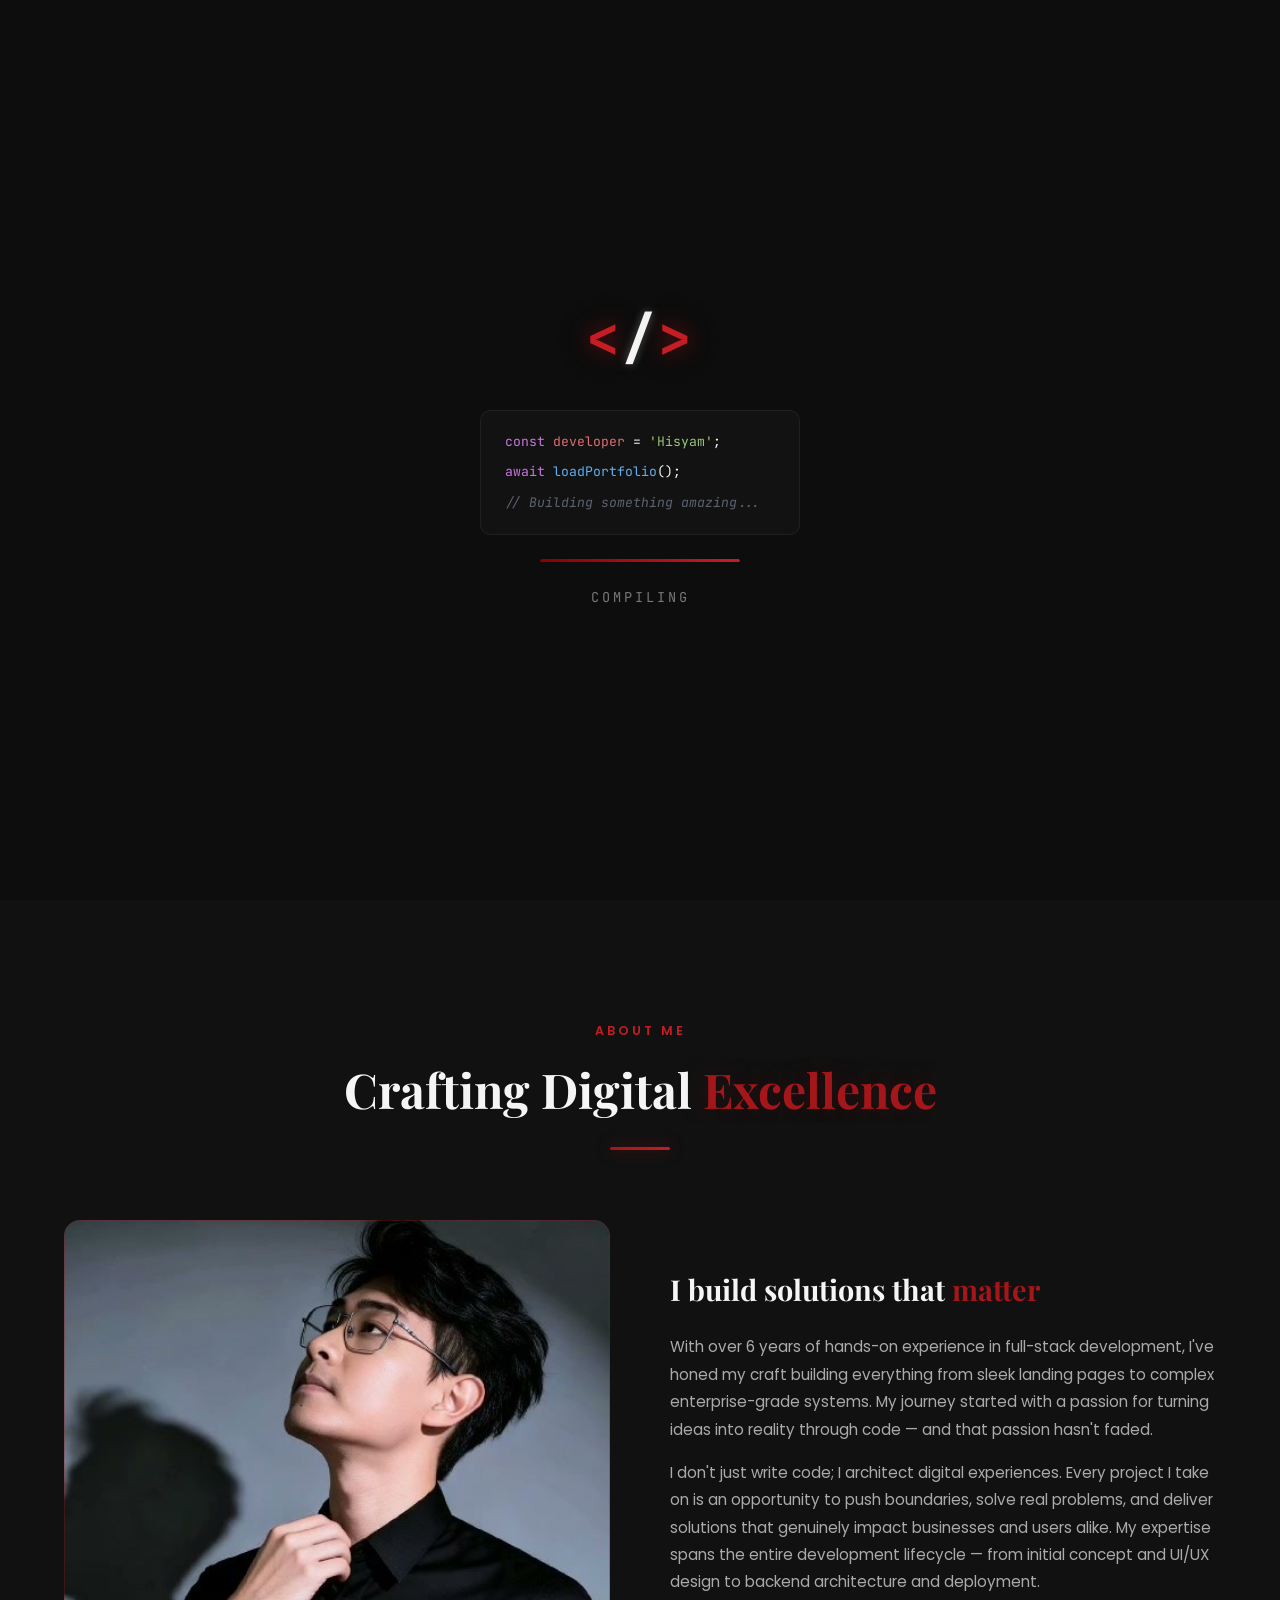
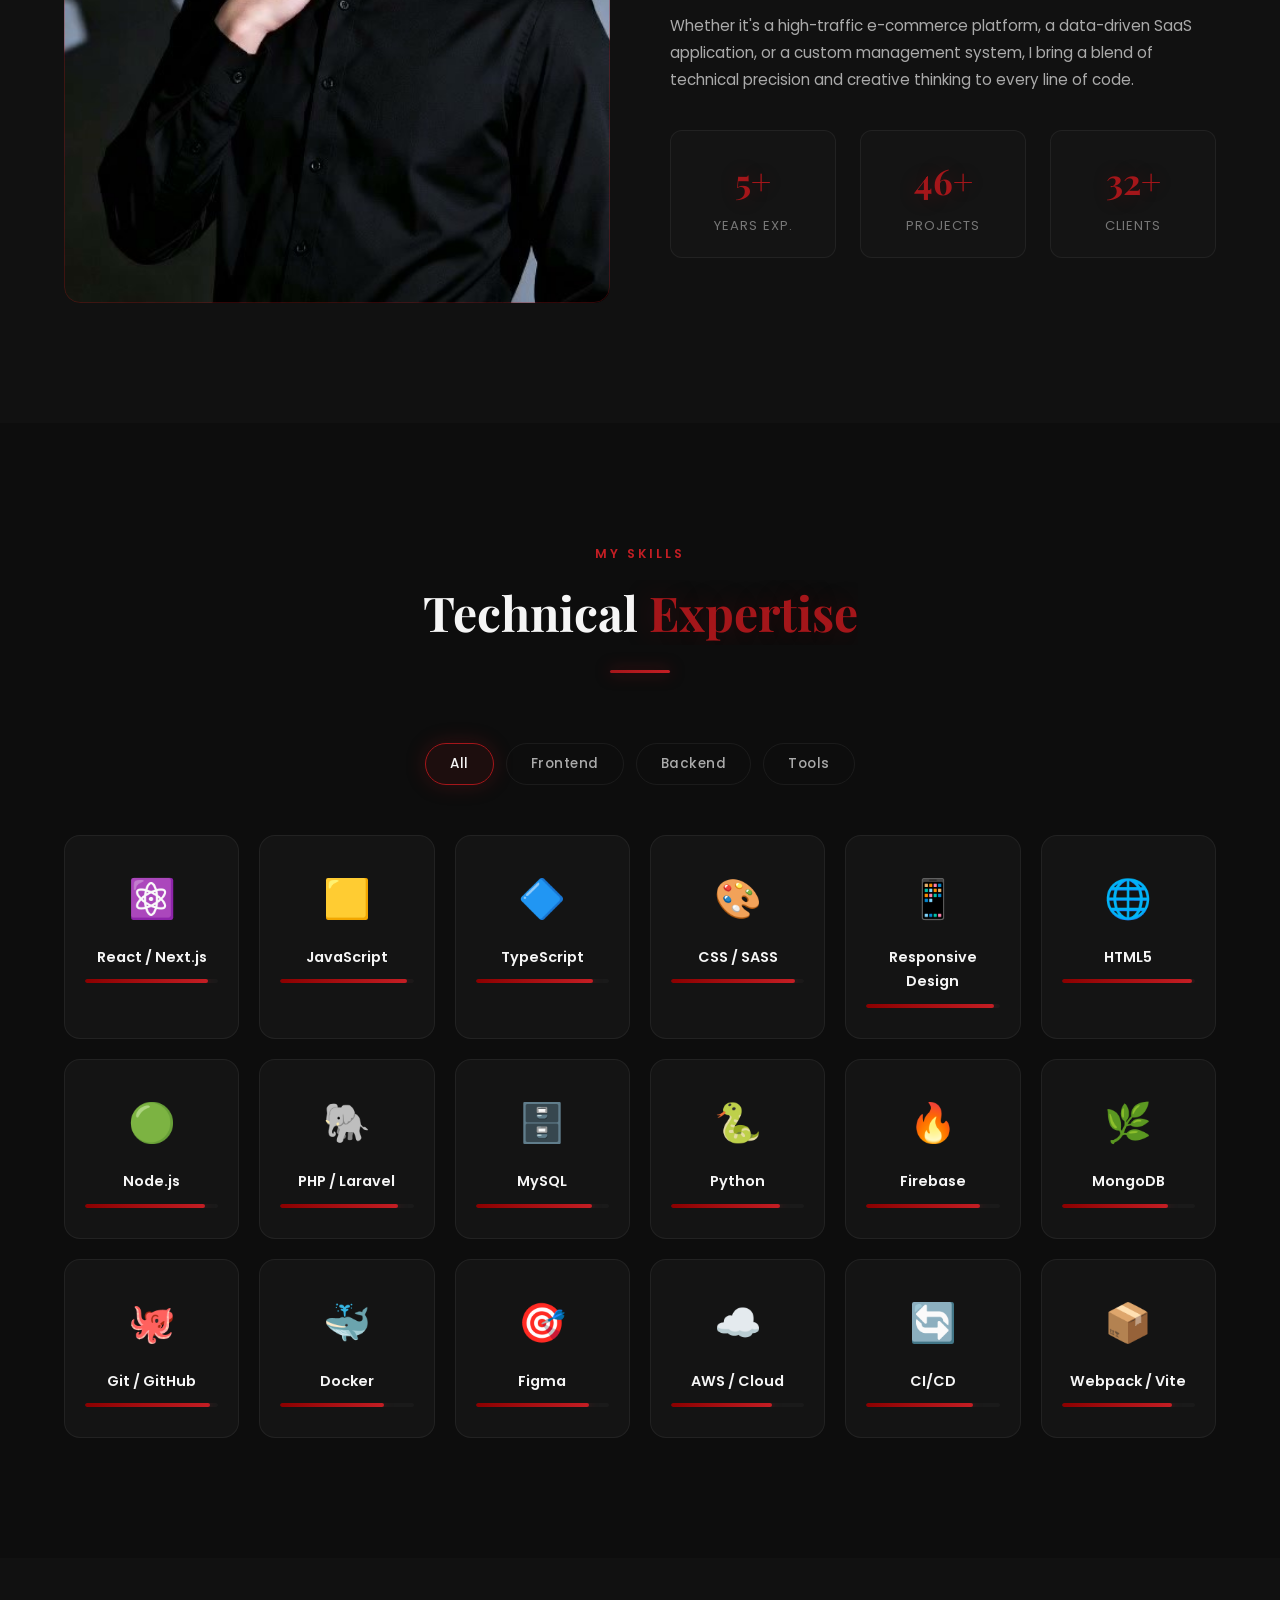
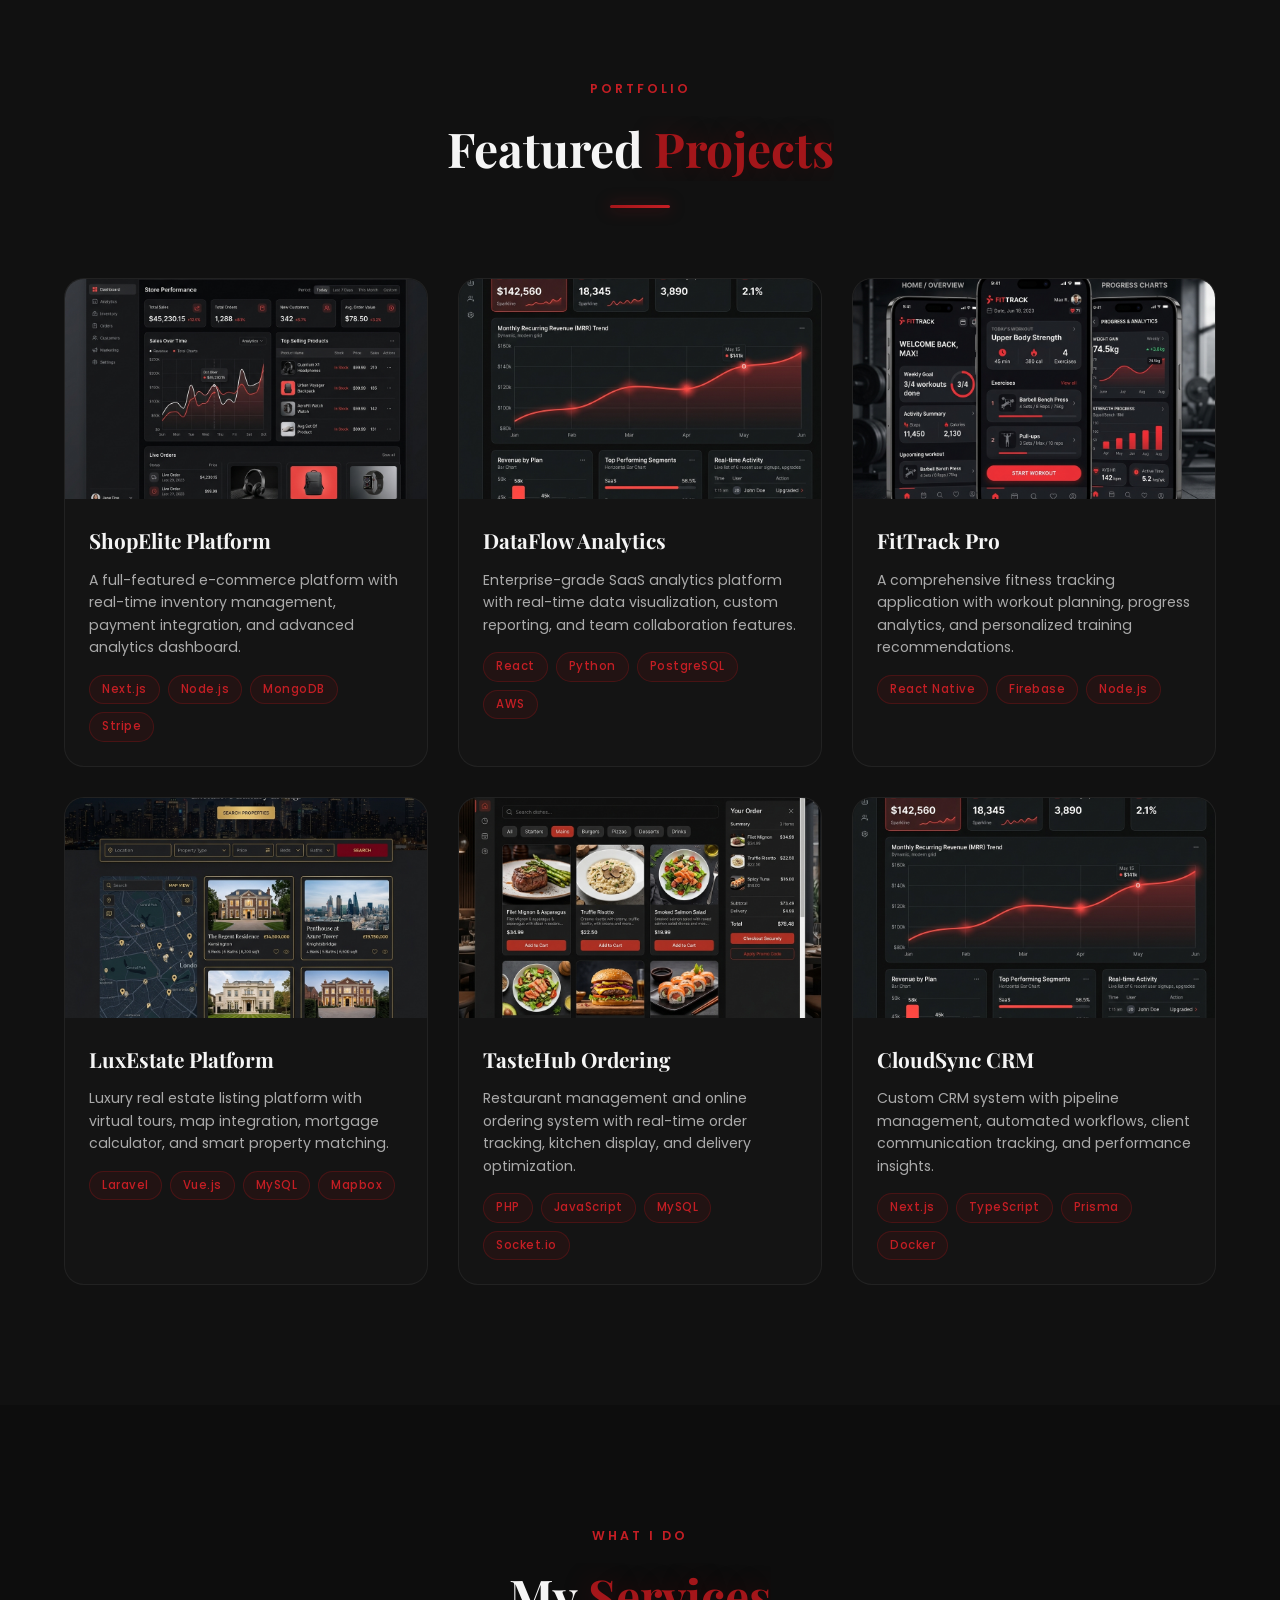
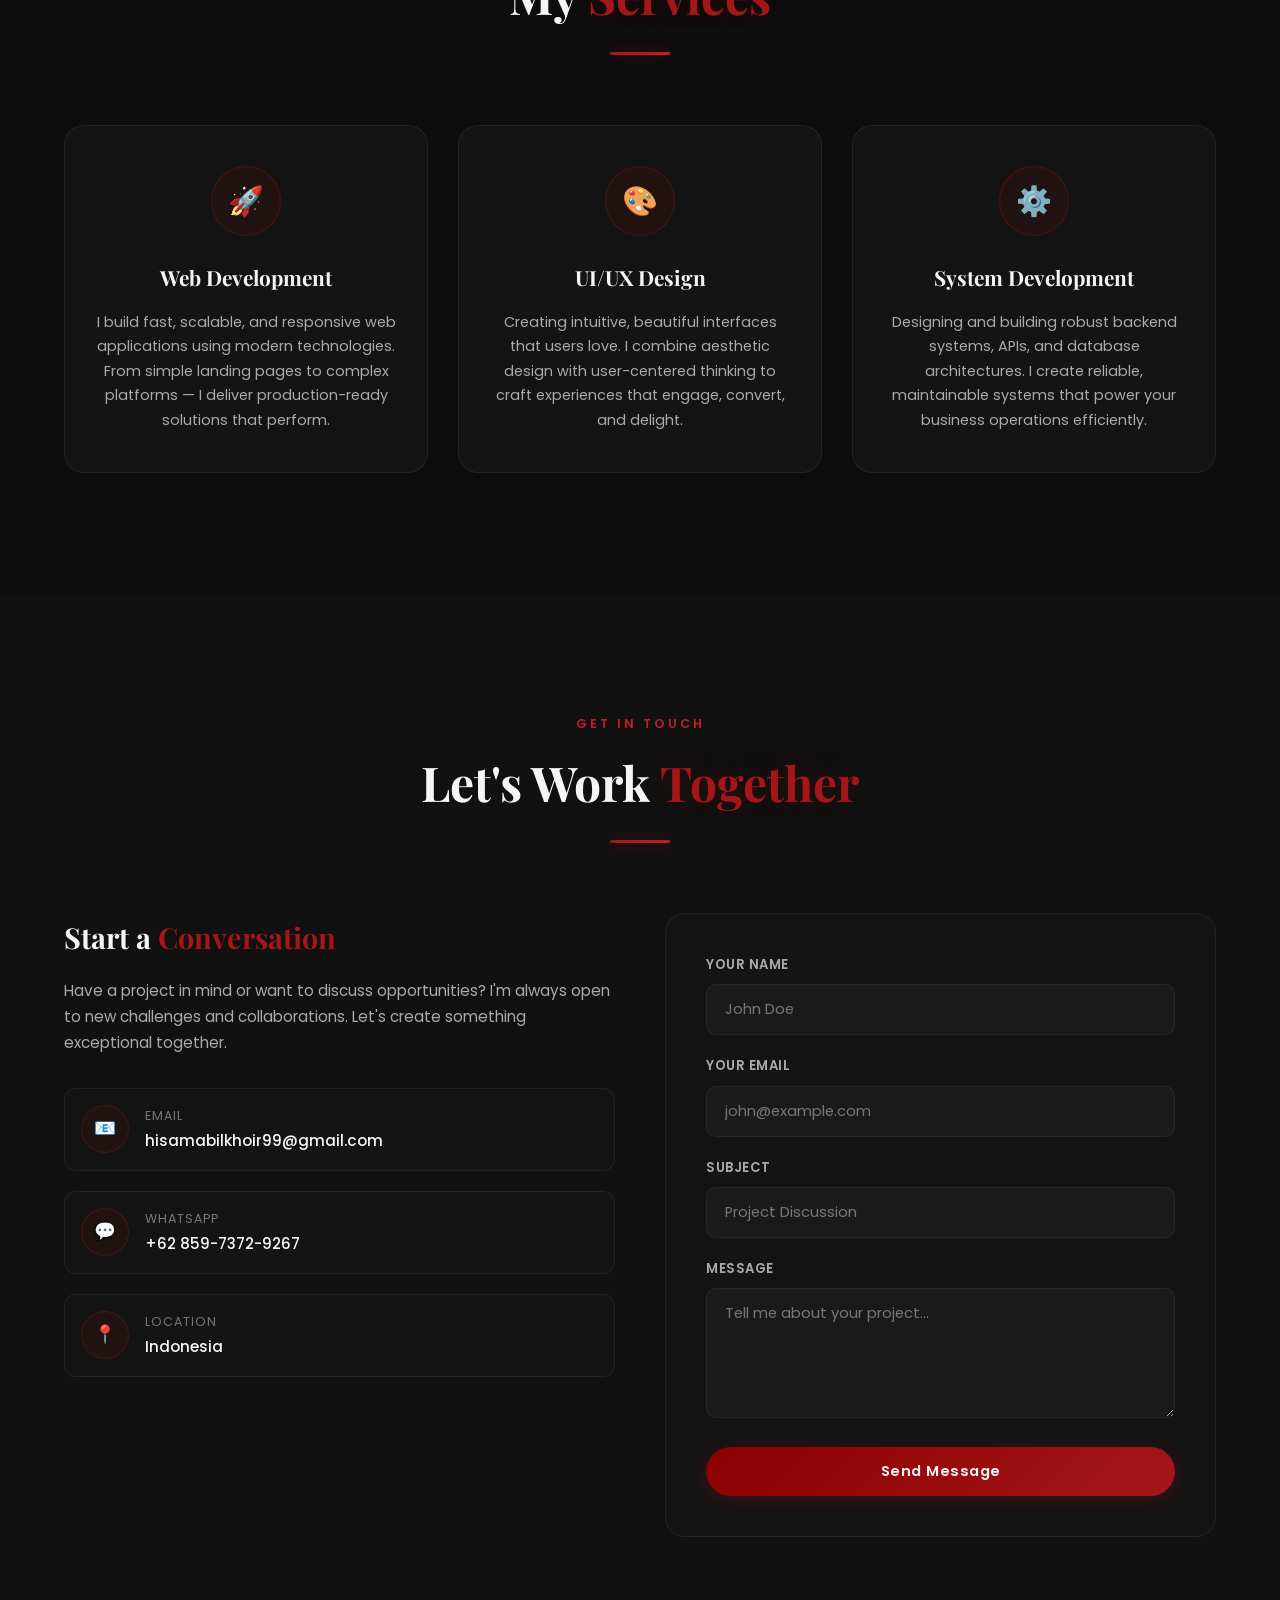
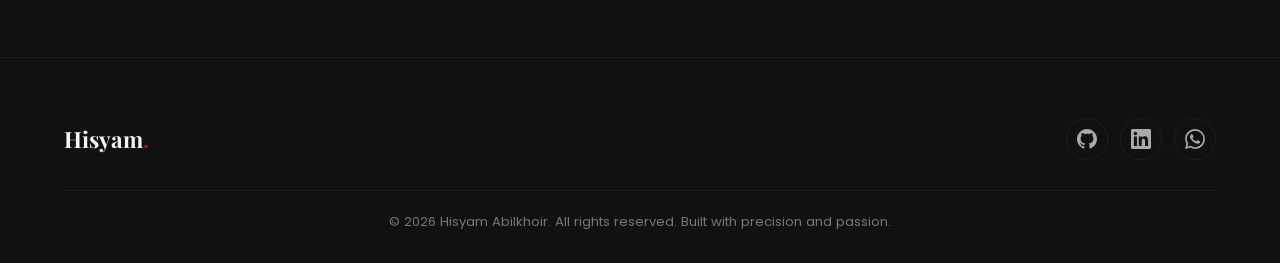
==== commit 2ef08bf1: "update" ====
--- a/index.html
+++ b/index.html
@@ -401,7 +401,11 @@
         </div>
         <div class="projects-grid">
           <!-- Project 1 -->
-          <div class="project-card reveal">
+          <div class="project-card reveal"
+            data-detail="ShopElite is a full-featured e-commerce platform built for high-traffic retail operations. It includes real-time inventory sync across multiple warehouses, Stripe & PayPal payment integration, AI-powered product recommendations, and a comprehensive admin analytics dashboard with sales forecasting."
+            data-features="Real-time Inventory Sync, Multi-gateway Payment, AI Product Recommendations, Sales Forecasting Dashboard, Multi-warehouse Support, Customer Analytics"
+            data-role="Lead Full-Stack Developer"
+            data-year="2024">
             <div class="project-image-wrapper">
               <img
                 src="assets/images/project-ecommerce.png"
@@ -429,7 +433,11 @@
           </div>
 
           <!-- Project 2 -->
-          <div class="project-card reveal">
+          <div class="project-card reveal"
+            data-detail="DataFlow Analytics is an enterprise-grade SaaS platform delivering real-time data visualization and business intelligence. It features custom drag-and-drop report builders, team collaboration with role-based access, automated data pipelines, and interactive dashboards that handle millions of data points."
+            data-features="Real-time Data Visualization, Drag & Drop Report Builder, Team Collaboration, Automated Pipelines, Role-based Access Control, Interactive Dashboards"
+            data-role="Full-Stack Developer"
+            data-year="2023">
             <div class="project-image-wrapper">
               <img
                 src="assets/images/project-saas.png"
@@ -457,7 +465,11 @@
           </div>
 
           <!-- Project 3 -->
-          <div class="project-card reveal">
+          <div class="project-card reveal"
+            data-detail="FitTrack Pro is a comprehensive fitness application that combines workout planning, progress tracking, and AI-powered training recommendations. Users can create custom workout routines, track calories and macros, view detailed progress charts, and receive personalized training plans based on their fitness goals."
+            data-features="Custom Workout Plans, Calorie & Macro Tracking, Progress Charts, AI Training Recommendations, Social Challenges, Wearable Integration"
+            data-role="Mobile App Developer"
+            data-year="2023">
             <div class="project-image-wrapper">
               <img
                 src="assets/images/project-fitness.png"
@@ -484,7 +496,11 @@
           </div>
 
           <!-- Project 4 -->
-          <div class="project-card reveal">
+          <div class="project-card reveal"
+            data-detail="LuxEstate is a premium real estate platform designed for luxury property listings. It features immersive 360° virtual tours, interactive map-based property search with Mapbox, built-in mortgage calculator, smart property matching using AI, and comprehensive neighborhood analytics."
+            data-features="360° Virtual Tours, Interactive Map Search, Mortgage Calculator, AI Property Matching, Neighborhood Analytics, Agent Dashboard"
+            data-role="Lead Full-Stack Developer"
+            data-year="2024">
             <div class="project-image-wrapper">
               <img
                 src="assets/images/project-realestate.png"
@@ -511,7 +527,11 @@
           </div>
 
           <!-- Project 5 -->
-          <div class="project-card reveal">
+          <div class="project-card reveal"
+            data-detail="TasteHub is a complete restaurant management and online ordering ecosystem. It includes a customer-facing ordering app with real-time GPS delivery tracking, a kitchen display system (KDS) for order management, route optimization for delivery drivers, and a management dashboard with sales and inventory analytics."
+            data-features="Online Ordering, Real-time GPS Tracking, Kitchen Display System, Route Optimization, Inventory Management, Sales Analytics"
+            data-role="Full-Stack Developer"
+            data-year="2022">
             <div class="project-image-wrapper">
               <img
                 src="assets/images/project-restaurant.png"
@@ -538,7 +558,11 @@
           </div>
 
           <!-- Project 6 -->
-          <div class="project-card reveal">
+          <div class="project-card reveal"
+            data-detail="CloudSync CRM is a custom-built customer relationship management system for sales teams. It features visual pipeline management with drag-and-drop deals, automated email workflows and follow-up reminders, integrated communication tracking (calls, emails, meetings), and real-time team performance insights with KPI dashboards."
+            data-features="Visual Pipeline Management, Automated Workflows, Communication Tracking, KPI Dashboards, Team Collaboration, Email Integration"
+            data-role="Backend Lead Developer"
+            data-year="2024">
             <div class="project-image-wrapper">
               <img
                 src="assets/images/project-saas.png"
@@ -566,6 +590,29 @@
         </div>
       </div>
     </section>
+
+    <!-- ========== PROJECT DETAIL MODAL ========== -->
+    <div class="project-modal-overlay" id="projectModal">
+      <div class="project-modal">
+        <button class="project-modal-close" id="modalClose" aria-label="Close modal">&times;</button>
+        <div class="project-modal-image">
+          <img id="modalImage" src="" alt="" />
+        </div>
+        <div class="project-modal-body">
+          <div class="project-modal-meta">
+            <span class="modal-role" id="modalRole"></span>
+            <span class="modal-year" id="modalYear"></span>
+          </div>
+          <h2 class="project-modal-title" id="modalTitle"></h2>
+          <p class="project-modal-description" id="modalDescription"></p>
+          <div class="project-modal-features">
+            <h4>Key Features</h4>
+            <ul id="modalFeatures"></ul>
+          </div>
+          <div class="project-modal-tech" id="modalTech"></div>
+        </div>
+      </div>
+    </div>
 
     <!-- ========== SERVICES SECTION ========== -->
     <section class="section" id="services">
--- a/style.css
+++ b/style.css
@@ -1018,6 +1018,8 @@
   border: 2px solid var(--red-glow-soft);
   border-radius: 16px;
   z-index: -1;
+  opacity: 0;
+  transition: opacity 0.6s ease;
 }
 
 .about-content h3 {
@@ -1286,6 +1288,193 @@
   font-weight: 500;
   color: var(--red-accent);
   letter-spacing: 0.5px;
+}
+
+/* ---------- Project Detail Modal ---------- */
+.project-modal-overlay {
+  position: fixed;
+  inset: 0;
+  z-index: 10000;
+  background: rgba(0, 0, 0, 0.85);
+  backdrop-filter: blur(12px);
+  display: flex;
+  align-items: center;
+  justify-content: center;
+  opacity: 0;
+  visibility: hidden;
+  transition: opacity 0.4s ease, visibility 0.4s ease;
+  padding: 20px;
+}
+
+.project-modal-overlay.active {
+  opacity: 1;
+  visibility: visible;
+}
+
+.project-modal {
+  background: linear-gradient(145deg, #1a1a1a 0%, #0d0d0d 100%);
+  border: 1px solid rgba(196, 30, 36, 0.3);
+  border-radius: 20px;
+  max-width: 720px;
+  width: 100%;
+  max-height: 90vh;
+  overflow-y: auto;
+  position: relative;
+  transform: translateY(40px) scale(0.95);
+  transition: transform 0.4s cubic-bezier(0.16, 1, 0.3, 1);
+  box-shadow:
+    0 0 40px rgba(196, 30, 36, 0.15),
+    0 25px 80px rgba(0, 0, 0, 0.6);
+}
+
+.project-modal-overlay.active .project-modal {
+  transform: translateY(0) scale(1);
+}
+
+.project-modal::-webkit-scrollbar {
+  width: 6px;
+}
+
+.project-modal::-webkit-scrollbar-track {
+  background: transparent;
+}
+
+.project-modal::-webkit-scrollbar-thumb {
+  background: rgba(196, 30, 36, 0.4);
+  border-radius: 3px;
+}
+
+.project-modal-close {
+  position: absolute;
+  top: 16px;
+  right: 16px;
+  width: 40px;
+  height: 40px;
+  border-radius: 50%;
+  background: rgba(255, 255, 255, 0.08);
+  border: 1px solid rgba(255, 255, 255, 0.1);
+  color: #fff;
+  font-size: 1.4rem;
+  cursor: pointer;
+  display: flex;
+  align-items: center;
+  justify-content: center;
+  z-index: 10;
+  transition: all 0.3s ease;
+}
+
+.project-modal-close:hover {
+  background: var(--red-primary);
+  border-color: var(--red-primary);
+  transform: rotate(90deg);
+}
+
+.project-modal-image {
+  width: 100%;
+  aspect-ratio: 16/9;
+  overflow: hidden;
+  border-radius: 20px 20px 0 0;
+}
+
+.project-modal-image img {
+  width: 100%;
+  height: 100%;
+  object-fit: cover;
+}
+
+.project-modal-body {
+  padding: 32px;
+}
+
+.project-modal-meta {
+  display: flex;
+  gap: 12px;
+  margin-bottom: 16px;
+}
+
+.modal-role,
+.modal-year {
+  padding: 5px 14px;
+  border-radius: 20px;
+  font-size: 0.75rem;
+  font-weight: 600;
+  letter-spacing: 0.5px;
+}
+
+.modal-role {
+  background: var(--red-glow-faint);
+  border: 1px solid var(--border-glow);
+  color: var(--red-accent);
+}
+
+.modal-year {
+  background: rgba(255, 255, 255, 0.05);
+  border: 1px solid rgba(255, 255, 255, 0.1);
+  color: var(--text-muted);
+}
+
+.project-modal-title {
+  font-family: var(--font-heading);
+  font-size: clamp(1.5rem, 3vw, 2rem);
+  font-weight: 700;
+  margin-bottom: 16px;
+  color: var(--text-primary);
+}
+
+.project-modal-description {
+  font-size: 0.95rem;
+  line-height: 1.75;
+  color: var(--text-secondary);
+  margin-bottom: 28px;
+}
+
+.project-modal-features h4 {
+  font-family: var(--font-heading);
+  font-size: 1rem;
+  font-weight: 600;
+  color: var(--red-accent);
+  margin-bottom: 14px;
+  text-transform: uppercase;
+  letter-spacing: 1px;
+}
+
+.project-modal-features ul {
+  display: grid;
+  grid-template-columns: 1fr 1fr;
+  gap: 10px;
+  list-style: none;
+  padding: 0;
+  margin: 0 0 28px 0;
+}
+
+.project-modal-features li {
+  font-size: 0.85rem;
+  color: var(--text-secondary);
+  padding: 8px 14px;
+  background: rgba(255, 255, 255, 0.03);
+  border: 1px solid rgba(255, 255, 255, 0.06);
+  border-radius: 10px;
+  display: flex;
+  align-items: center;
+  gap: 8px;
+}
+
+.project-modal-features li::before {
+  content: '◆';
+  color: var(--red-primary);
+  font-size: 0.55rem;
+  flex-shrink: 0;
+}
+
+.project-modal-tech {
+  display: flex;
+  flex-wrap: wrap;
+  gap: 8px;
+}
+
+.project-modal-tech .tech-tag {
+  font-size: 0.8rem;
+  padding: 6px 16px;
 }
 
 /* ---------- Services Section ---------- */
@@ -1939,7 +2128,7 @@
   }
 
   .about-image-wrapper {
-    max-width: 400px;
+    max-width: 280px;
     margin: 0 auto;
   }
 
@@ -2003,6 +2192,28 @@
     grid-template-columns: 1fr;
   }
 
+  .project-modal-overlay {
+    padding: 10px;
+    align-items: flex-end;
+  }
+
+  .project-modal {
+    max-height: 85vh;
+    border-radius: 16px 16px 0 0;
+  }
+
+  .project-modal-body {
+    padding: 20px;
+  }
+
+  .project-modal-features ul {
+    grid-template-columns: 1fr;
+  }
+
+  .project-modal-image {
+    aspect-ratio: 16/10;
+  }
+
   .services-grid {
     grid-template-columns: 1fr;
   }
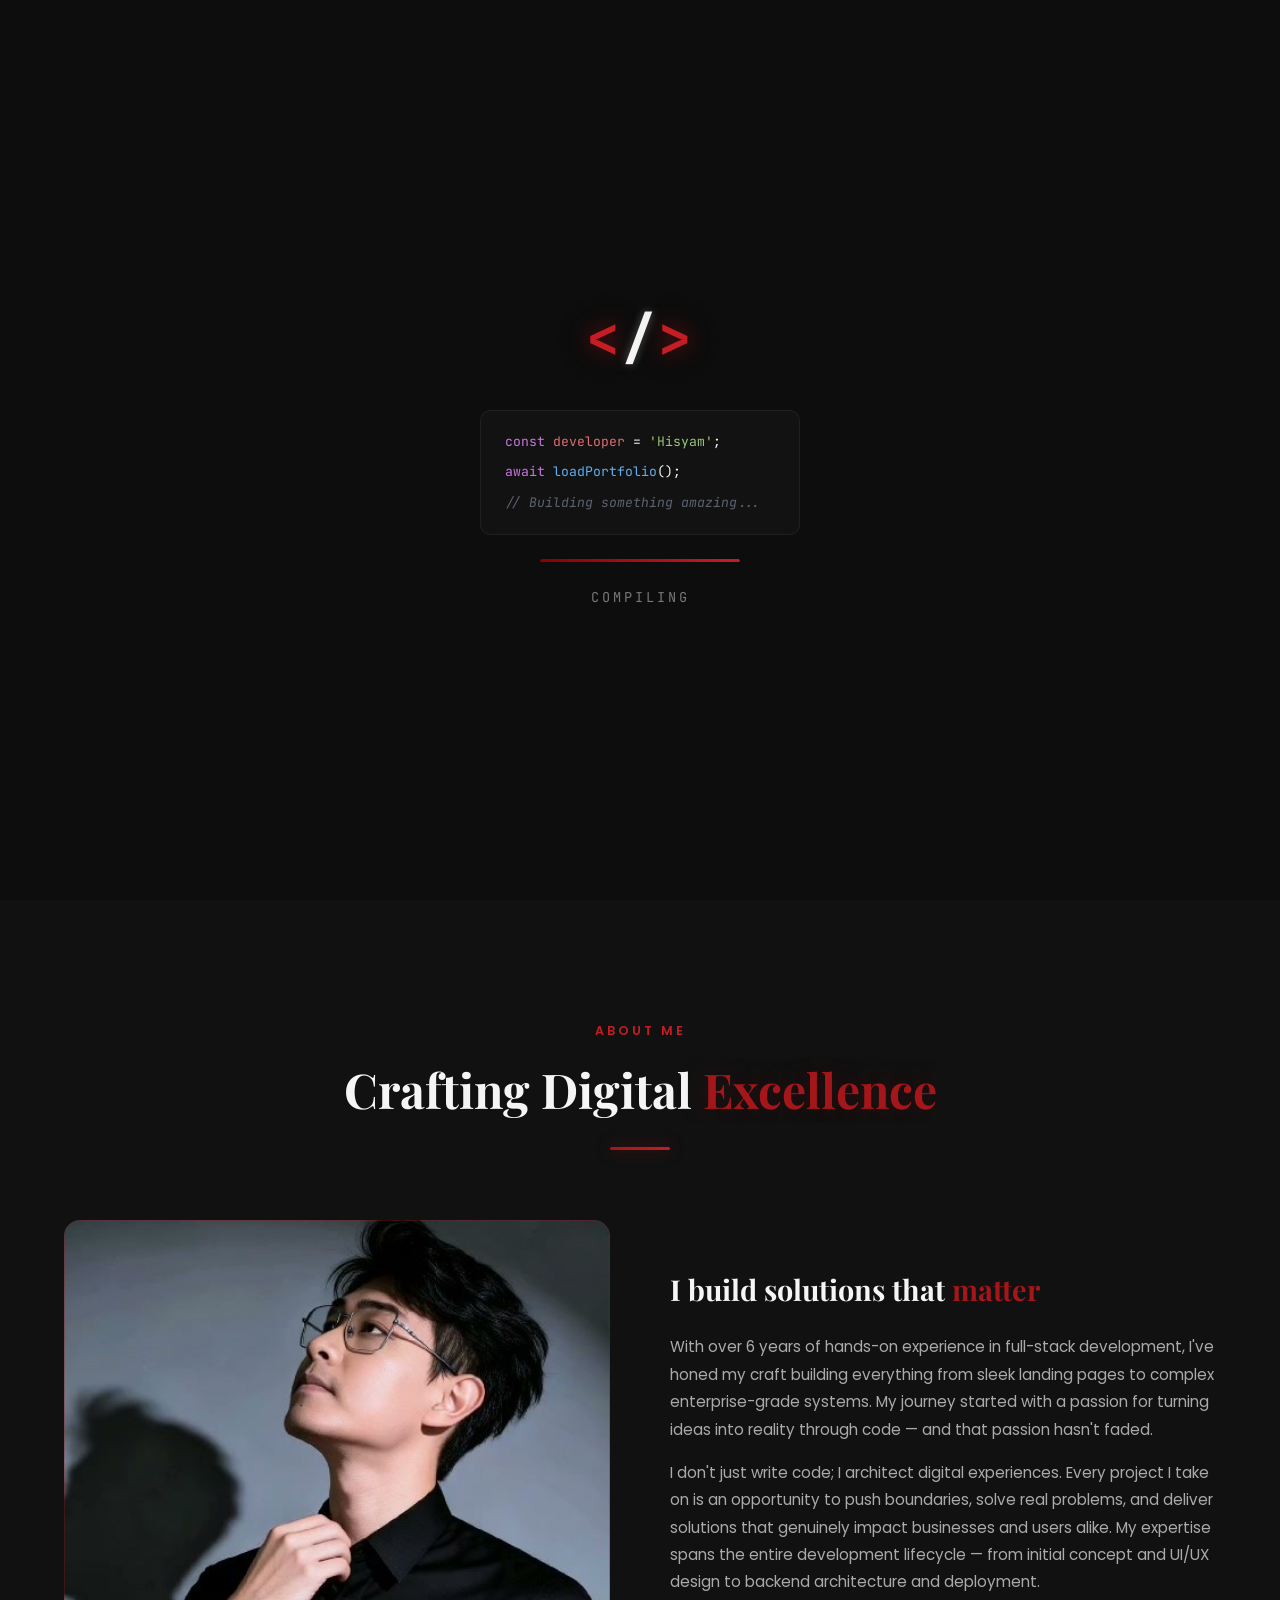
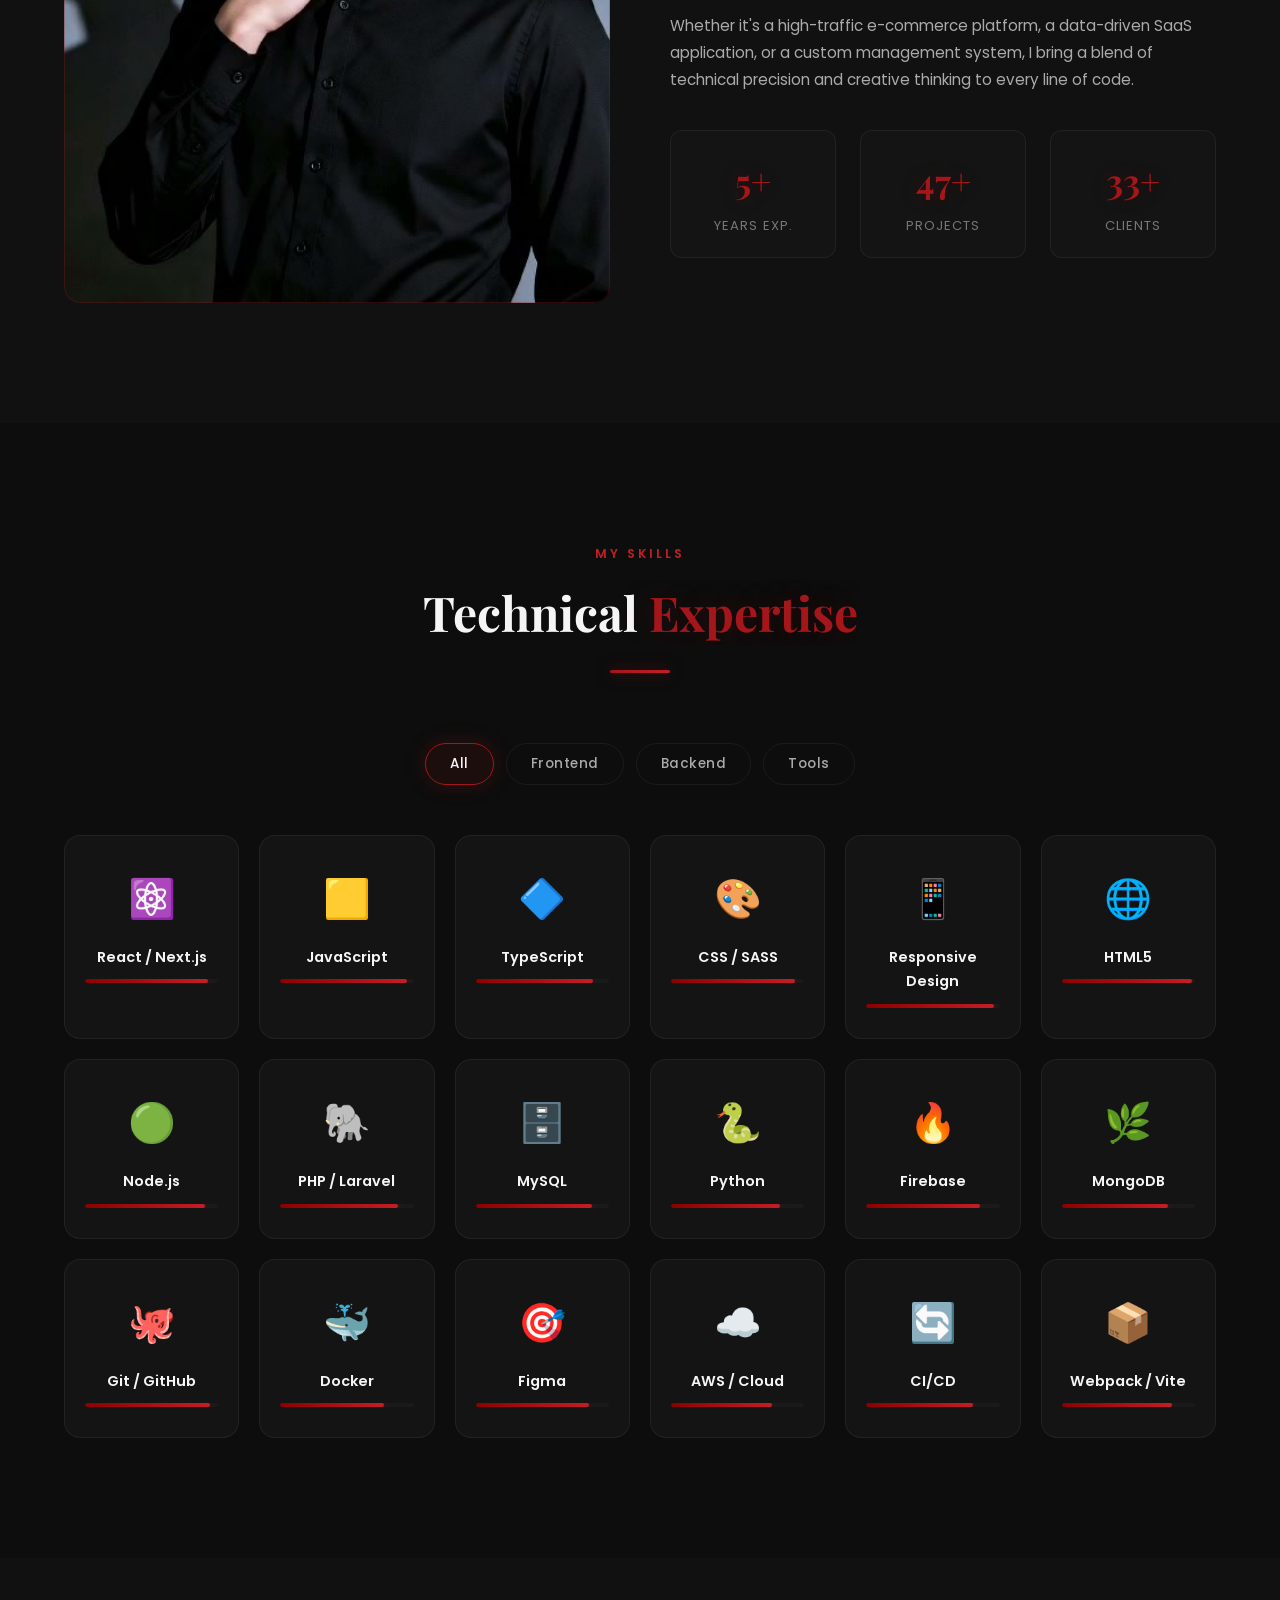
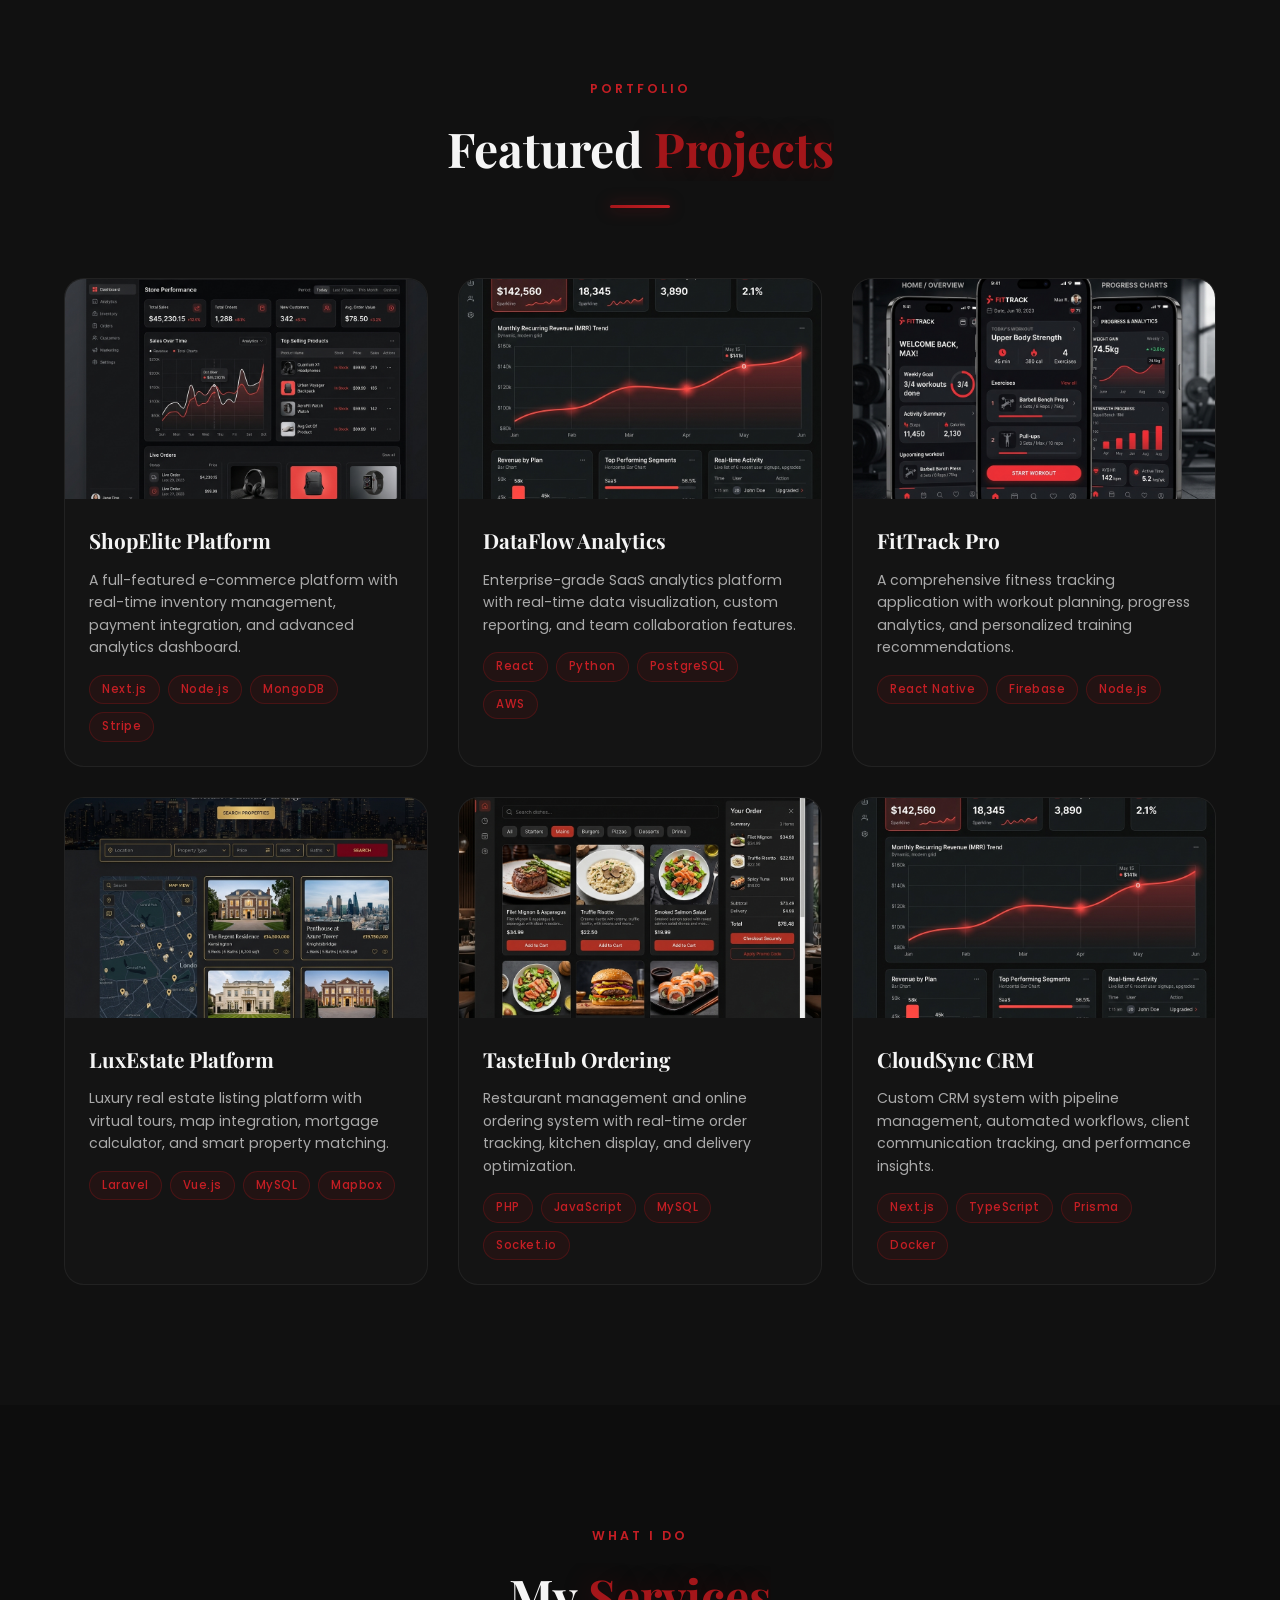
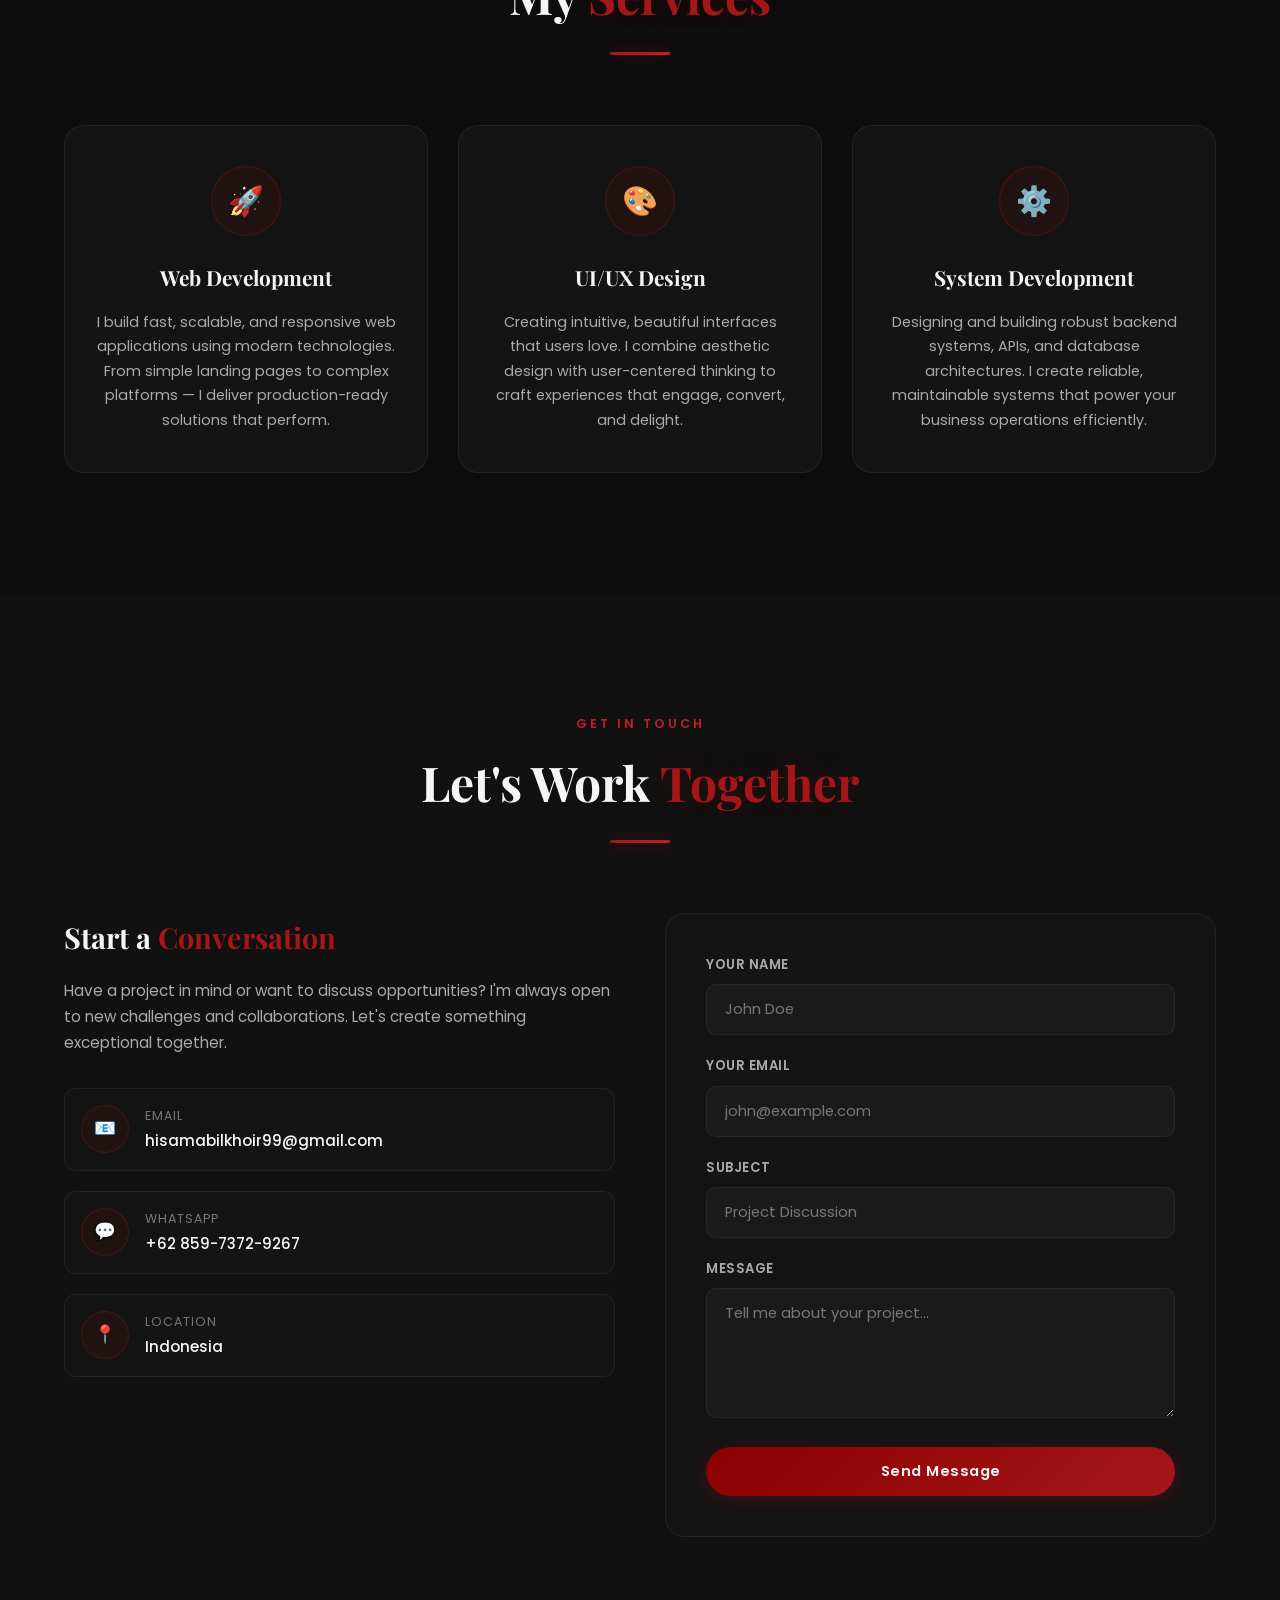
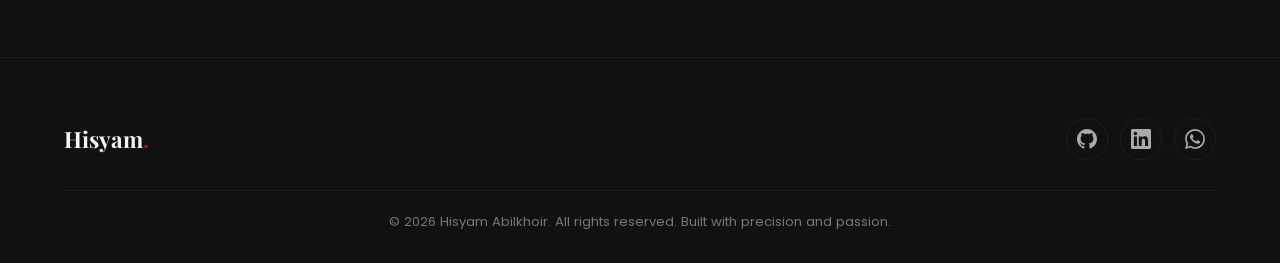
==== commit dcdcc26d: "update" ====
--- a/index.html
+++ b/index.html
@@ -863,6 +863,7 @@
           <h4>Hisyam's Assistant</h4>
           <p>Typically replies instantly</p>
         </div>
+        <button class="chatbot-close" id="chatbotClose" aria-label="Close chat">&times;</button>
       </div>
       <div class="chatbot-messages" id="chatMessages">
         <div class="chat-message bot">
--- a/style.css
+++ b/style.css
@@ -4,21 +4,21 @@
 
 /* ---------- CSS Custom Properties ---------- */
 :root {
-  --bg-primary: #0D0D0D;
+  --bg-primary: #0d0d0d;
   --bg-secondary: #111111;
-  --bg-tertiary: #1A1A1A;
+  --bg-tertiary: #1a1a1a;
   --bg-card: #141414;
-  --bg-card-hover: #1C1C1C;
-  --text-primary: #F5F5F5;
-  --text-secondary: #AAAAAA;
+  --bg-card-hover: #1c1c1c;
+  --text-primary: #f5f5f5;
+  --text-secondary: #aaaaaa;
   --text-muted: #777777;
-  --red-deep: #8B0000;
-  --red-primary: #A4161A;
-  --red-accent: #C41E24;
+  --red-deep: #8b0000;
+  --red-primary: #a4161a;
+  --red-accent: #c41e24;
   --red-glow: rgba(164, 22, 26, 0.6);
   --red-glow-soft: rgba(164, 22, 26, 0.25);
   --red-glow-faint: rgba(164, 22, 26, 0.1);
-  --gold-accent: #D4A853;
+  --gold-accent: #d4a853;
   --border-subtle: rgba(255, 255, 255, 0.06);
   --border-glow: rgba(164, 22, 26, 0.3);
   --glass-bg: rgba(20, 20, 20, 0.85);
@@ -28,9 +28,9 @@
   --shadow-glow-strong: 0 0 60px rgba(164, 22, 26, 0.3);
   --transition-smooth: all 0.4s cubic-bezier(0.25, 0.46, 0.45, 0.94);
   --transition-fast: all 0.2s ease;
-  --font-heading: 'Playfair Display', 'Georgia', serif;
-  --font-body: 'Poppins', 'Segoe UI', sans-serif;
-  --font-mono: 'JetBrains Mono', 'Fira Code', monospace;
+  --font-heading: "Playfair Display", "Georgia", serif;
+  --font-body: "Poppins", "Segoe UI", sans-serif;
+  --font-mono: "JetBrains Mono", "Fira Code", monospace;
   --container-width: 1200px;
   --section-padding: 120px 0;
   --navbar-height: 80px;
@@ -83,9 +83,18 @@
   background: var(--red-primary);
 }
 
-img { max-width: 100%; height: auto; display: block; }
-a { text-decoration: none; color: inherit; }
-ul { list-style: none; }
+img {
+  max-width: 100%;
+  height: auto;
+  display: block;
+}
+a {
+  text-decoration: none;
+  color: inherit;
+}
+ul {
+  list-style: none;
+}
 
 .container {
   width: 90%;
@@ -102,7 +111,9 @@
   align-items: center;
   justify-content: center;
   z-index: 99999;
-  transition: opacity 0.6s ease, visibility 0.6s ease;
+  transition:
+    opacity 0.6s ease,
+    visibility 0.6s ease;
 }
 
 #preloader.hidden {
@@ -130,7 +141,9 @@
 
 .code-bracket {
   color: var(--red-accent);
-  text-shadow: 0 0 20px var(--red-glow), 0 0 40px var(--red-glow-soft);
+  text-shadow:
+    0 0 20px var(--red-glow),
+    0 0 40px var(--red-glow-soft);
   animation: bracketGlow 2s ease-in-out infinite;
 }
 
@@ -140,13 +153,28 @@
 }
 
 @keyframes codeIconPulse {
-  0%, 100% { transform: scale(1); }
-  50% { transform: scale(1.05); }
+  0%,
+  100% {
+    transform: scale(1);
+  }
+  50% {
+    transform: scale(1.05);
+  }
 }
 
 @keyframes bracketGlow {
-  0%, 100% { text-shadow: 0 0 20px var(--red-glow), 0 0 40px var(--red-glow-soft); }
-  50% { text-shadow: 0 0 30px var(--red-glow), 0 0 60px var(--red-glow), 0 0 80px var(--red-glow-soft); }
+  0%,
+  100% {
+    text-shadow:
+      0 0 20px var(--red-glow),
+      0 0 40px var(--red-glow-soft);
+  }
+  50% {
+    text-shadow:
+      0 0 30px var(--red-glow),
+      0 0 60px var(--red-glow),
+      0 0 80px var(--red-glow-soft);
+  }
 }
 
 /* Code Lines */
@@ -169,19 +197,39 @@
   white-space: nowrap;
 }
 
-.code-line:nth-child(1) { animation: codeLineIn 0.5s ease 0.3s forwards; }
-.code-line:nth-child(2) { animation: codeLineIn 0.5s ease 0.8s forwards; }
-.code-line:nth-child(3) { animation: codeLineIn 0.5s ease 1.3s forwards; }
+.code-line:nth-child(1) {
+  animation: codeLineIn 0.5s ease 0.3s forwards;
+}
+.code-line:nth-child(2) {
+  animation: codeLineIn 0.5s ease 0.8s forwards;
+}
+.code-line:nth-child(3) {
+  animation: codeLineIn 0.5s ease 1.3s forwards;
+}
 
 @keyframes codeLineIn {
-  to { opacity: 1; transform: translateX(0); }
-}
-
-.cl-keyword { color: #C678DD; }
-.cl-var { color: #E06C75; }
-.cl-string { color: #98C379; }
-.cl-func { color: #61AFEF; }
-.cl-comment { color: #5C6370; font-style: italic; }
+  to {
+    opacity: 1;
+    transform: translateX(0);
+  }
+}
+
+.cl-keyword {
+  color: #c678dd;
+}
+.cl-var {
+  color: #e06c75;
+}
+.cl-string {
+  color: #98c379;
+}
+.cl-func {
+  color: #61afef;
+}
+.cl-comment {
+  color: #5c6370;
+  font-style: italic;
+}
 
 /* Progress Bar */
 .preloader-progress {
@@ -202,11 +250,21 @@
 }
 
 @keyframes progressFill {
-  0% { width: 0%; }
-  30% { width: 40%; }
-  60% { width: 70%; }
-  90% { width: 90%; }
-  100% { width: 100%; }
+  0% {
+    width: 0%;
+  }
+  30% {
+    width: 40%;
+  }
+  60% {
+    width: 70%;
+  }
+  90% {
+    width: 90%;
+  }
+  100% {
+    width: 100%;
+  }
 }
 
 .preloader-text {
@@ -219,11 +277,21 @@
 }
 
 @keyframes dotsFlicker {
-  0% { content: ''; }
-  25% { opacity: 0.5; }
-  50% { opacity: 1; }
-  75% { opacity: 0.5; }
-  100% { opacity: 1; }
+  0% {
+    content: "";
+  }
+  25% {
+    opacity: 0.5;
+  }
+  50% {
+    opacity: 1;
+  }
+  75% {
+    opacity: 0.5;
+  }
+  100% {
+    opacity: 1;
+  }
 }
 
 /* ---------- Navbar ---------- */
@@ -285,7 +353,7 @@
 }
 
 .nav-links a::after {
-  content: '';
+  content: "";
   position: absolute;
   bottom: -2px;
   left: 0;
@@ -362,8 +430,16 @@
   position: absolute;
   inset: 0;
   background:
-    radial-gradient(ellipse at 20% 50%, rgba(164, 22, 26, 0.08) 0%, transparent 60%),
-    radial-gradient(ellipse at 80% 20%, rgba(139, 0, 0, 0.06) 0%, transparent 50%),
+    radial-gradient(
+      ellipse at 20% 50%,
+      rgba(164, 22, 26, 0.08) 0%,
+      transparent 60%
+    ),
+    radial-gradient(
+      ellipse at 80% 20%,
+      rgba(139, 0, 0, 0.06) 0%,
+      transparent 50%
+    ),
     linear-gradient(180deg, transparent 0%, rgba(13, 13, 13, 0.3) 100%);
   z-index: 1;
 }
@@ -419,8 +495,15 @@
 }
 
 @keyframes pulse-dot {
-  0%, 100% { opacity: 1; transform: scale(1); }
-  50% { opacity: 0.5; transform: scale(0.8); }
+  0%,
+  100% {
+    opacity: 1;
+    transform: scale(1);
+  }
+  50% {
+    opacity: 0.5;
+    transform: scale(0.8);
+  }
 }
 
 .hero-name {
@@ -437,7 +520,7 @@
 
 /* Shimmer on Hero Name */
 .hero-name::after {
-  content: '';
+  content: "";
   position: absolute;
   top: 0;
   left: -100%;
@@ -458,7 +541,12 @@
 }
 
 .hero-name .highlight {
-  background: linear-gradient(135deg, var(--red-primary), var(--red-accent), var(--gold-accent));
+  background: linear-gradient(
+    135deg,
+    var(--red-primary),
+    var(--red-accent),
+    var(--gold-accent)
+  );
   -webkit-background-clip: text;
   -webkit-text-fill-color: transparent;
   background-clip: text;
@@ -496,8 +584,14 @@
 }
 
 @keyframes fadeInRight {
-  from { opacity: 0; transform: translateX(60px); }
-  to { opacity: 1; transform: translateX(0); }
+  from {
+    opacity: 0;
+    transform: translateX(60px);
+  }
+  to {
+    opacity: 1;
+    transform: translateX(0);
+  }
 }
 
 .hero-portrait-3d {
@@ -510,10 +604,19 @@
 }
 
 @keyframes heroFloat {
-  0%, 100% { transform: translateY(0) rotateY(0deg) rotateX(0deg); }
-  25% { transform: translateY(-12px) rotateY(2deg) rotateX(1deg); }
-  50% { transform: translateY(-6px) rotateY(-1deg) rotateX(-1deg); }
-  75% { transform: translateY(-14px) rotateY(1deg) rotateX(0.5deg); }
+  0%,
+  100% {
+    transform: translateY(0) rotateY(0deg) rotateX(0deg);
+  }
+  25% {
+    transform: translateY(-12px) rotateY(2deg) rotateX(1deg);
+  }
+  50% {
+    transform: translateY(-6px) rotateY(-1deg) rotateX(-1deg);
+  }
+  75% {
+    transform: translateY(-14px) rotateY(1deg) rotateX(0.5deg);
+  }
 }
 
 /* Neon Glow Rings */
@@ -534,7 +637,9 @@
   box-shadow:
     0 0 15px rgba(196, 30, 36, 0.15),
     inset 0 0 15px rgba(196, 30, 36, 0.05);
-  animation: neonPulse1 4s ease-in-out infinite, neonRotate 20s linear infinite;
+  animation:
+    neonPulse1 4s ease-in-out infinite,
+    neonRotate 20s linear infinite;
 }
 
 .neon-ring-2 {
@@ -546,7 +651,9 @@
   border-color: rgba(164, 22, 26, 0.12);
   border-style: dashed;
   box-shadow: 0 0 20px rgba(164, 22, 26, 0.08);
-  animation: neonPulse2 5s ease-in-out infinite, neonRotateReverse 25s linear infinite;
+  animation:
+    neonPulse2 5s ease-in-out infinite,
+    neonRotateReverse 25s linear infinite;
 }
 
 .neon-ring-3 {
@@ -557,32 +664,64 @@
   transform: translate(-50%, -50%);
   border-color: rgba(139, 0, 0, 0.08);
   box-shadow: 0 0 30px rgba(139, 0, 0, 0.05);
-  animation: neonPulse3 6s ease-in-out infinite, neonRotate 30s linear infinite;
+  animation:
+    neonPulse3 6s ease-in-out infinite,
+    neonRotate 30s linear infinite;
 }
 
 @keyframes neonPulse1 {
-  0%, 100% { box-shadow: 0 0 15px rgba(196, 30, 36, 0.15), inset 0 0 15px rgba(196, 30, 36, 0.05); }
-  50% { box-shadow: 0 0 35px rgba(196, 30, 36, 0.35), inset 0 0 25px rgba(196, 30, 36, 0.12); border-color: rgba(196, 30, 36, 0.45); }
+  0%,
+  100% {
+    box-shadow:
+      0 0 15px rgba(196, 30, 36, 0.15),
+      inset 0 0 15px rgba(196, 30, 36, 0.05);
+  }
+  50% {
+    box-shadow:
+      0 0 35px rgba(196, 30, 36, 0.35),
+      inset 0 0 25px rgba(196, 30, 36, 0.12);
+    border-color: rgba(196, 30, 36, 0.45);
+  }
 }
 
 @keyframes neonPulse2 {
-  0%, 100% { box-shadow: 0 0 20px rgba(164, 22, 26, 0.08); }
-  50% { box-shadow: 0 0 40px rgba(164, 22, 26, 0.2); border-color: rgba(164, 22, 26, 0.25); }
+  0%,
+  100% {
+    box-shadow: 0 0 20px rgba(164, 22, 26, 0.08);
+  }
+  50% {
+    box-shadow: 0 0 40px rgba(164, 22, 26, 0.2);
+    border-color: rgba(164, 22, 26, 0.25);
+  }
 }
 
 @keyframes neonPulse3 {
-  0%, 100% { box-shadow: 0 0 30px rgba(139, 0, 0, 0.05); }
-  50% { box-shadow: 0 0 50px rgba(139, 0, 0, 0.15); border-color: rgba(139, 0, 0, 0.15); }
+  0%,
+  100% {
+    box-shadow: 0 0 30px rgba(139, 0, 0, 0.05);
+  }
+  50% {
+    box-shadow: 0 0 50px rgba(139, 0, 0, 0.15);
+    border-color: rgba(139, 0, 0, 0.15);
+  }
 }
 
 @keyframes neonRotate {
-  from { transform: translate(-50%, -50%) rotate(0deg); }
-  to { transform: translate(-50%, -50%) rotate(360deg); }
+  from {
+    transform: translate(-50%, -50%) rotate(0deg);
+  }
+  to {
+    transform: translate(-50%, -50%) rotate(360deg);
+  }
 }
 
 @keyframes neonRotateReverse {
-  from { transform: translate(-50%, -50%) rotate(360deg); }
-  to { transform: translate(-50%, -50%) rotate(0deg); }
+  from {
+    transform: translate(-50%, -50%) rotate(360deg);
+  }
+  to {
+    transform: translate(-50%, -50%) rotate(0deg);
+  }
 }
 
 /* Orbiting Dots */
@@ -592,7 +731,9 @@
   height: 8px;
   border-radius: 50%;
   background: var(--red-accent);
-  box-shadow: 0 0 12px var(--red-glow), 0 0 24px var(--red-glow-soft);
+  box-shadow:
+    0 0 12px var(--red-glow),
+    0 0 24px var(--red-glow-soft);
   pointer-events: none;
 }
 
@@ -615,27 +756,72 @@
 }
 
 @keyframes orbitDot1 {
-  0% { top: 50%; left: -10px; }
-  25% { top: -10px; left: 50%; }
-  50% { top: 50%; left: calc(100% + 10px); }
-  75% { top: calc(100% + 10px); left: 50%; }
-  100% { top: 50%; left: -10px; }
+  0% {
+    top: 50%;
+    left: -10px;
+  }
+  25% {
+    top: -10px;
+    left: 50%;
+  }
+  50% {
+    top: 50%;
+    left: calc(100% + 10px);
+  }
+  75% {
+    top: calc(100% + 10px);
+    left: 50%;
+  }
+  100% {
+    top: 50%;
+    left: -10px;
+  }
 }
 
 @keyframes orbitDot2 {
-  0% { top: 10%; left: -15px; }
-  25% { top: -15px; left: 85%; }
-  50% { top: 85%; left: calc(100% + 15px); }
-  75% { top: calc(100% + 15px); left: 10%; }
-  100% { top: 10%; left: -15px; }
+  0% {
+    top: 10%;
+    left: -15px;
+  }
+  25% {
+    top: -15px;
+    left: 85%;
+  }
+  50% {
+    top: 85%;
+    left: calc(100% + 15px);
+  }
+  75% {
+    top: calc(100% + 15px);
+    left: 10%;
+  }
+  100% {
+    top: 10%;
+    left: -15px;
+  }
 }
 
 @keyframes orbitDot3 {
-  0% { top: 90%; left: -8px; }
-  25% { top: -8px; left: 20%; }
-  50% { top: 20%; left: calc(100% + 8px); }
-  75% { top: calc(100% + 8px); left: 80%; }
-  100% { top: 90%; left: -8px; }
+  0% {
+    top: 90%;
+    left: -8px;
+  }
+  25% {
+    top: -8px;
+    left: 20%;
+  }
+  50% {
+    top: 20%;
+    left: calc(100% + 8px);
+  }
+  75% {
+    top: calc(100% + 8px);
+    left: 80%;
+  }
+  100% {
+    top: 90%;
+    left: -8px;
+  }
 }
 
 /* Photo Frame */
@@ -670,7 +856,9 @@
   object-fit: cover;
   object-position: center top;
   filter: contrast(1.05) saturate(1.1);
-  transition: transform 0.6s ease, filter 0.6s ease;
+  transition:
+    transform 0.6s ease,
+    filter 0.6s ease;
 }
 
 .hero-portrait-3d:hover .hero-photo-frame img {
@@ -714,8 +902,13 @@
 }
 
 @keyframes glareMove {
-  0%, 100% { transform: translate(-10%, -10%) rotate(0deg); }
-  50% { transform: translate(10%, 10%) rotate(5deg); }
+  0%,
+  100% {
+    transform: translate(-10%, -10%) rotate(0deg);
+  }
+  50% {
+    transform: translate(10%, 10%) rotate(5deg);
+  }
 }
 
 /* Corner Accents */
@@ -729,7 +922,7 @@
 
 .corner-accent::before,
 .corner-accent::after {
-  content: '';
+  content: "";
   position: absolute;
   background: var(--red-accent);
   box-shadow: 0 0 8px var(--red-glow);
@@ -745,21 +938,57 @@
   height: 100%;
 }
 
-.corner-tl { top: -6px; left: -6px; }
-.corner-tl::before { top: 0; left: 0; }
-.corner-tl::after { top: 0; left: 0; }
-
-.corner-tr { top: -6px; right: -6px; }
-.corner-tr::before { top: 0; right: 0; }
-.corner-tr::after { top: 0; right: 0; }
-
-.corner-bl { bottom: -6px; left: -6px; }
-.corner-bl::before { bottom: 0; left: 0; }
-.corner-bl::after { bottom: 0; left: 0; }
-
-.corner-br { bottom: -6px; right: -6px; }
-.corner-br::before { bottom: 0; right: 0; }
-.corner-br::after { bottom: 0; right: 0; }
+.corner-tl {
+  top: -6px;
+  left: -6px;
+}
+.corner-tl::before {
+  top: 0;
+  left: 0;
+}
+.corner-tl::after {
+  top: 0;
+  left: 0;
+}
+
+.corner-tr {
+  top: -6px;
+  right: -6px;
+}
+.corner-tr::before {
+  top: 0;
+  right: 0;
+}
+.corner-tr::after {
+  top: 0;
+  right: 0;
+}
+
+.corner-bl {
+  bottom: -6px;
+  left: -6px;
+}
+.corner-bl::before {
+  bottom: 0;
+  left: 0;
+}
+.corner-bl::after {
+  bottom: 0;
+  left: 0;
+}
+
+.corner-br {
+  bottom: -6px;
+  right: -6px;
+}
+.corner-br::before {
+  bottom: 0;
+  right: 0;
+}
+.corner-br::after {
+  bottom: 0;
+  right: 0;
+}
 
 /* Status Badge */
 .hero-status-badge {
@@ -788,7 +1017,7 @@
 .status-pulse {
   width: 8px;
   height: 8px;
-  background: #25D366;
+  background: #25d366;
   border-radius: 50%;
   animation: pulse-dot 2s ease-in-out infinite;
   box-shadow: 0 0 8px rgba(37, 211, 102, 0.6);
@@ -824,7 +1053,7 @@
 }
 
 .btn-primary::before {
-  content: '';
+  content: "";
   position: absolute;
   inset: 0;
   background: linear-gradient(135deg, var(--red-primary), var(--red-accent));
@@ -895,7 +1124,7 @@
 
 /* Shimmer / Glint Sweep on Section Titles */
 .section-title::after {
-  content: '';
+  content: "";
   position: absolute;
   top: 0;
   left: 0;
@@ -922,9 +1151,15 @@
 }
 
 @keyframes shimmerSweep {
-  0% { transform: translateX(-150%); }
-  60% { transform: translateX(250%); }
-  100% { transform: translateX(250%); }
+  0% {
+    transform: translateX(-150%);
+  }
+  60% {
+    transform: translateX(250%);
+  }
+  100% {
+    transform: translateX(250%);
+  }
 }
 
 .section-line {
@@ -1001,7 +1236,7 @@
 }
 
 .about-image-frame::before {
-  content: '';
+  content: "";
   position: absolute;
   inset: 0;
   border: 1px solid var(--border-glow);
@@ -1127,7 +1362,7 @@
 }
 
 .skill-card::before {
-  content: '';
+  content: "";
   position: absolute;
   top: 0;
   left: 0;
@@ -1223,7 +1458,11 @@
 .project-image-overlay {
   position: absolute;
   inset: 0;
-  background: linear-gradient(180deg, transparent 40%, rgba(13, 13, 13, 0.9) 100%);
+  background: linear-gradient(
+    180deg,
+    transparent 40%,
+    rgba(13, 13, 13, 0.9) 100%
+  );
   opacity: 0;
   transition: opacity 0.4s ease;
   display: flex;
@@ -1302,7 +1541,9 @@
   justify-content: center;
   opacity: 0;
   visibility: hidden;
-  transition: opacity 0.4s ease, visibility 0.4s ease;
+  transition:
+    opacity 0.4s ease,
+    visibility 0.4s ease;
   padding: 20px;
 }
 
@@ -1460,7 +1701,7 @@
 }
 
 .project-modal-features li::before {
-  content: '◆';
+  content: "◆";
   color: var(--red-primary);
   font-size: 0.55rem;
   flex-shrink: 0;
@@ -1496,7 +1737,7 @@
 }
 
 .service-card::after {
-  content: '';
+  content: "";
   position: absolute;
   bottom: 0;
   left: 50%;
@@ -1714,7 +1955,9 @@
   font-weight: 700;
 }
 
-.footer-logo span { color: var(--red-primary); }
+.footer-logo span {
+  color: var(--red-primary);
+}
 
 .footer-social {
   display: flex;
@@ -1757,7 +2000,7 @@
   right: 28px;
   width: 56px;
   height: 56px;
-  background: #25D366;
+  background: #25d366;
   border-radius: 50%;
   display: flex;
   align-items: center;
@@ -1781,8 +2024,13 @@
 }
 
 @keyframes floatBounce {
-  0%, 100% { transform: translateY(0); }
-  50% { transform: translateY(-6px); }
+  0%,
+  100% {
+    transform: translateY(0);
+  }
+  50% {
+    transform: translateY(-6px);
+  }
 }
 
 .whatsapp-float:hover {
@@ -1830,7 +2078,7 @@
   bottom: 96px;
   right: 28px;
   width: 370px;
-  max-height: 500px;
+  max-height: 700px;
   background: var(--bg-card);
   border: 1px solid var(--border-subtle);
   border-radius: 20px;
@@ -1859,11 +2107,33 @@
   gap: 12px;
 }
 
+.chatbot-close {
+  margin-left: auto;
+  width: 32px;
+  height: 32px;
+  border-radius: 50%;
+  background: rgba(255, 255, 255, 0.15);
+  border: none;
+  color: #fff;
+  font-size: 1.3rem;
+  cursor: pointer;
+  display: flex;
+  align-items: center;
+  justify-content: center;
+  transition: all 0.3s ease;
+  flex-shrink: 0;
+}
+
+.chatbot-close:hover {
+  background: rgba(255, 255, 255, 0.3);
+  transform: rotate(90deg);
+}
+
 .chatbot-avatar {
   width: 40px;
   height: 40px;
   border-radius: 50%;
-  background: rgba(255,255,255,0.15);
+  background: rgba(255, 255, 255, 0.15);
   display: flex;
   align-items: center;
   justify-content: center;
@@ -1884,7 +2154,7 @@
   flex: 1;
   padding: 20px;
   overflow-y: auto;
-  max-height: 300px;
+  max-height: 400px;
   display: flex;
   flex-direction: column;
   gap: 12px;
@@ -1993,7 +2263,7 @@
   display: block;
   padding: 12px;
   text-align: center;
-  background: #25D366;
+  background: #25d366;
   color: #fff;
   font-size: 0.82rem;
   font-weight: 600;
@@ -2008,7 +2278,9 @@
 .reveal {
   opacity: 0;
   transform: translateY(40px);
-  transition: opacity 0.8s ease, transform 0.8s ease;
+  transition:
+    opacity 0.8s ease,
+    transform 0.8s ease;
 }
 
 .reveal.revealed {
@@ -2019,7 +2291,9 @@
 .reveal-left {
   opacity: 0;
   transform: translateX(-40px);
-  transition: opacity 0.8s ease, transform 0.8s ease;
+  transition:
+    opacity 0.8s ease,
+    transform 0.8s ease;
 }
 
 .reveal-left.revealed {
@@ -2030,7 +2304,9 @@
 .reveal-right {
   opacity: 0;
   transform: translateX(40px);
-  transition: opacity 0.8s ease, transform 0.8s ease;
+  transition:
+    opacity 0.8s ease,
+    transform 0.8s ease;
 }
 
 .reveal-right.revealed {
@@ -2040,18 +2316,35 @@
 
 /* ---------- Keyframes ---------- */
 @keyframes fadeInUp {
-  from { opacity: 0; transform: translateY(30px); }
-  to { opacity: 1; transform: translateY(0); }
+  from {
+    opacity: 0;
+    transform: translateY(30px);
+  }
+  to {
+    opacity: 1;
+    transform: translateY(0);
+  }
 }
 
 @keyframes fadeInDown {
-  from { opacity: 0; transform: translateY(-20px); }
-  to { opacity: 1; transform: translateY(0); }
+  from {
+    opacity: 0;
+    transform: translateY(-20px);
+  }
+  to {
+    opacity: 1;
+    transform: translateY(0);
+  }
 }
 
 @keyframes glow-pulse {
-  0%, 100% { box-shadow: 0 0 20px var(--red-glow-soft); }
-  50% { box-shadow: 0 0 40px var(--red-glow); }
+  0%,
+  100% {
+    box-shadow: 0 0 20px var(--red-glow-soft);
+  }
+  50% {
+    box-shadow: 0 0 40px var(--red-glow);
+  }
 }
 
 /* ---------- Back To Top ---------- */
@@ -2117,9 +2410,18 @@
     height: 350px;
   }
 
-  .neon-ring-1 { width: 320px; height: 320px; }
-  .neon-ring-2 { width: 350px; height: 350px; }
-  .neon-ring-3 { width: 380px; height: 380px; }
+  .neon-ring-1 {
+    width: 320px;
+    height: 320px;
+  }
+  .neon-ring-2 {
+    width: 350px;
+    height: 350px;
+  }
+  .neon-ring-3 {
+    width: 380px;
+    height: 380px;
+  }
 
   .about-grid,
   .contact-grid {
@@ -2171,9 +2473,17 @@
     height: 300px;
   }
 
-  .neon-ring-1 { width: 270px; height: 270px; }
-  .neon-ring-2 { width: 300px; height: 300px; }
-  .neon-ring-3 { display: none; }
+  .neon-ring-1 {
+    width: 270px;
+    height: 270px;
+  }
+  .neon-ring-2 {
+    width: 300px;
+    height: 300px;
+  }
+  .neon-ring-3 {
+    display: none;
+  }
 
   .about-stats {
     grid-template-columns: repeat(3, 1fr);
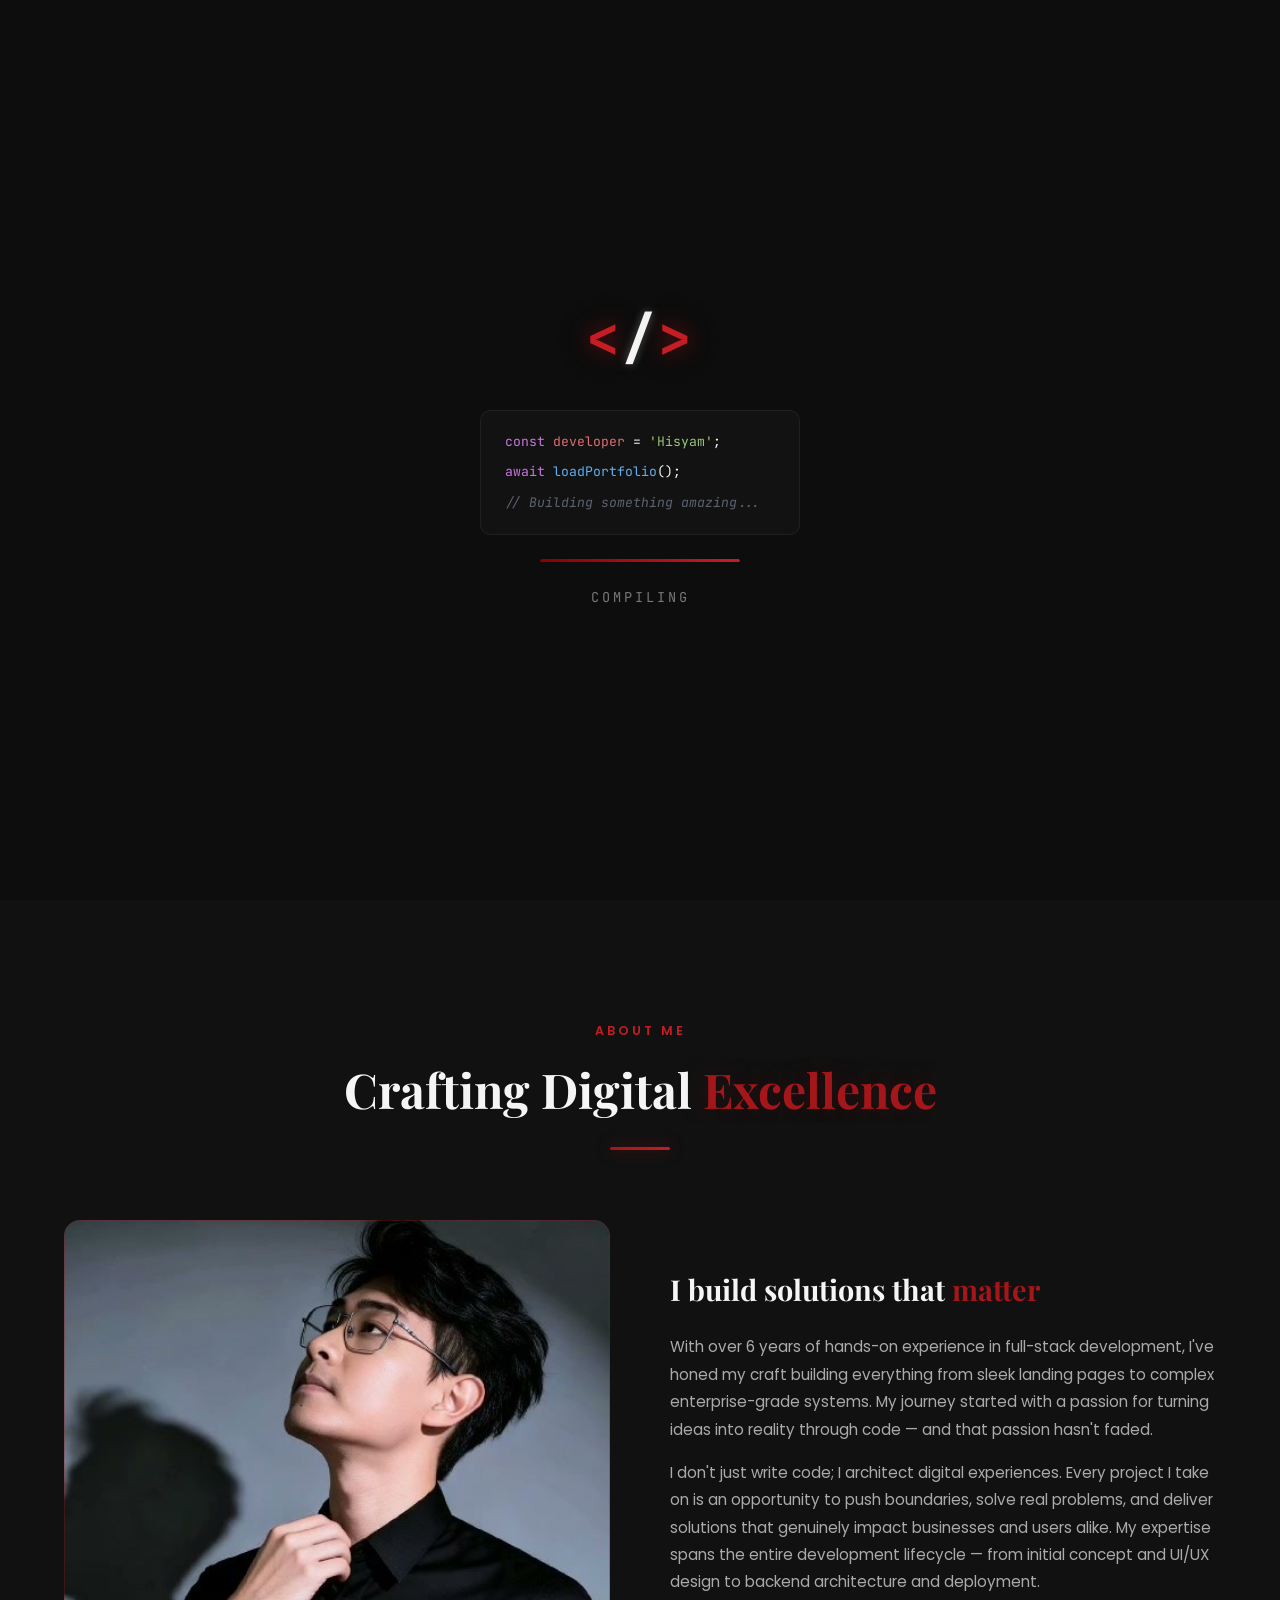
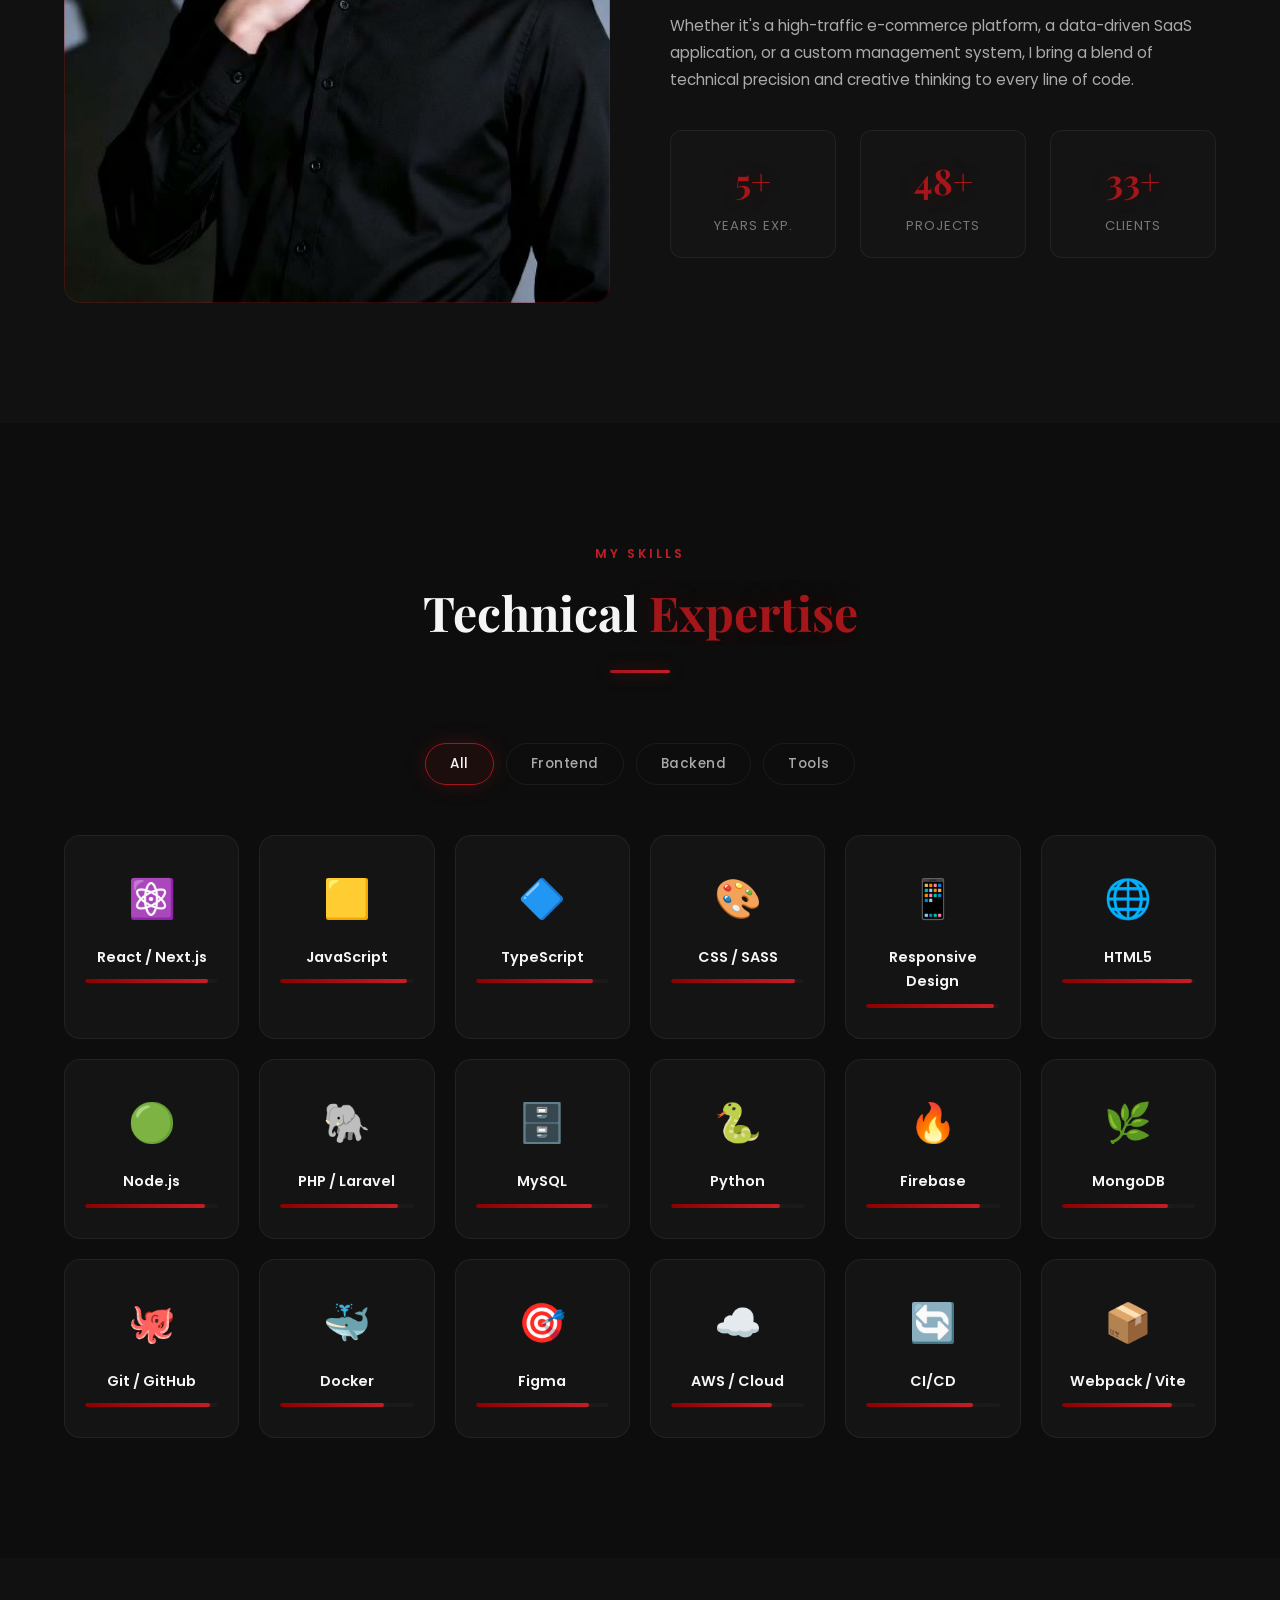
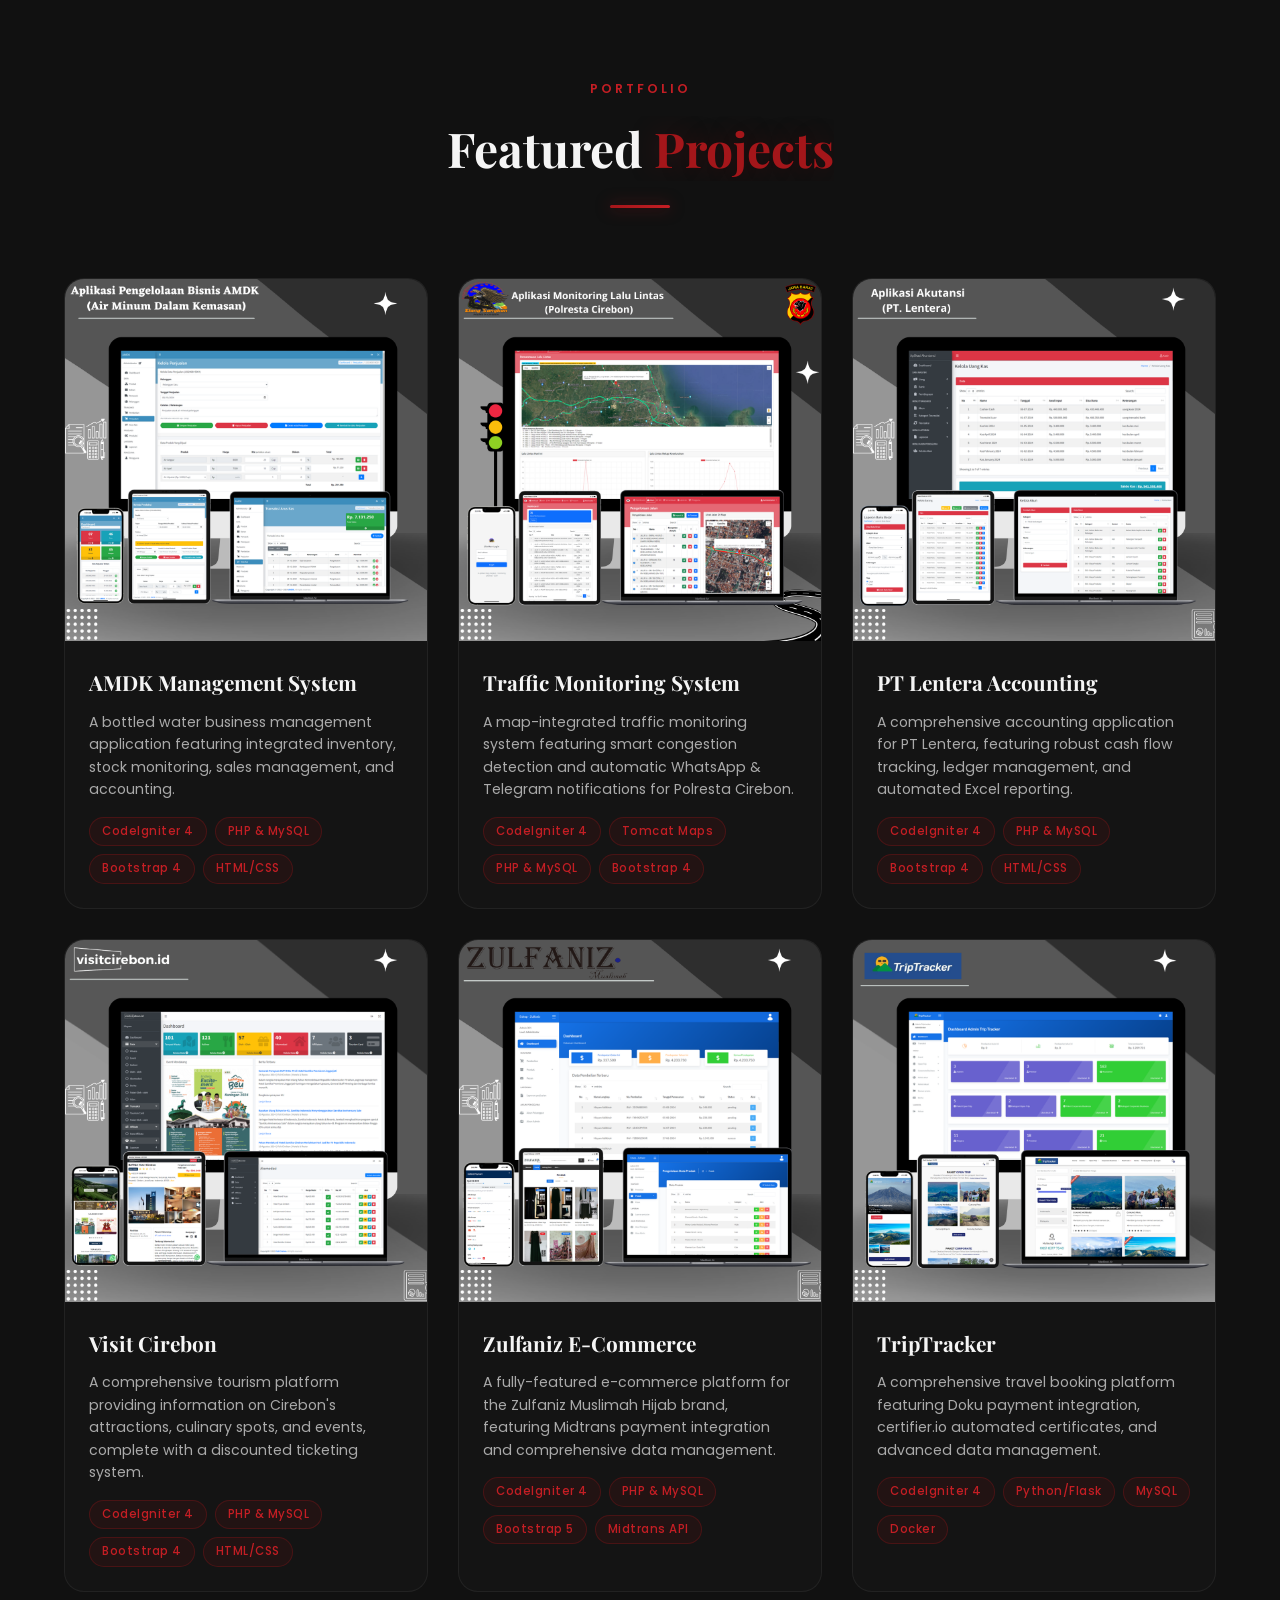
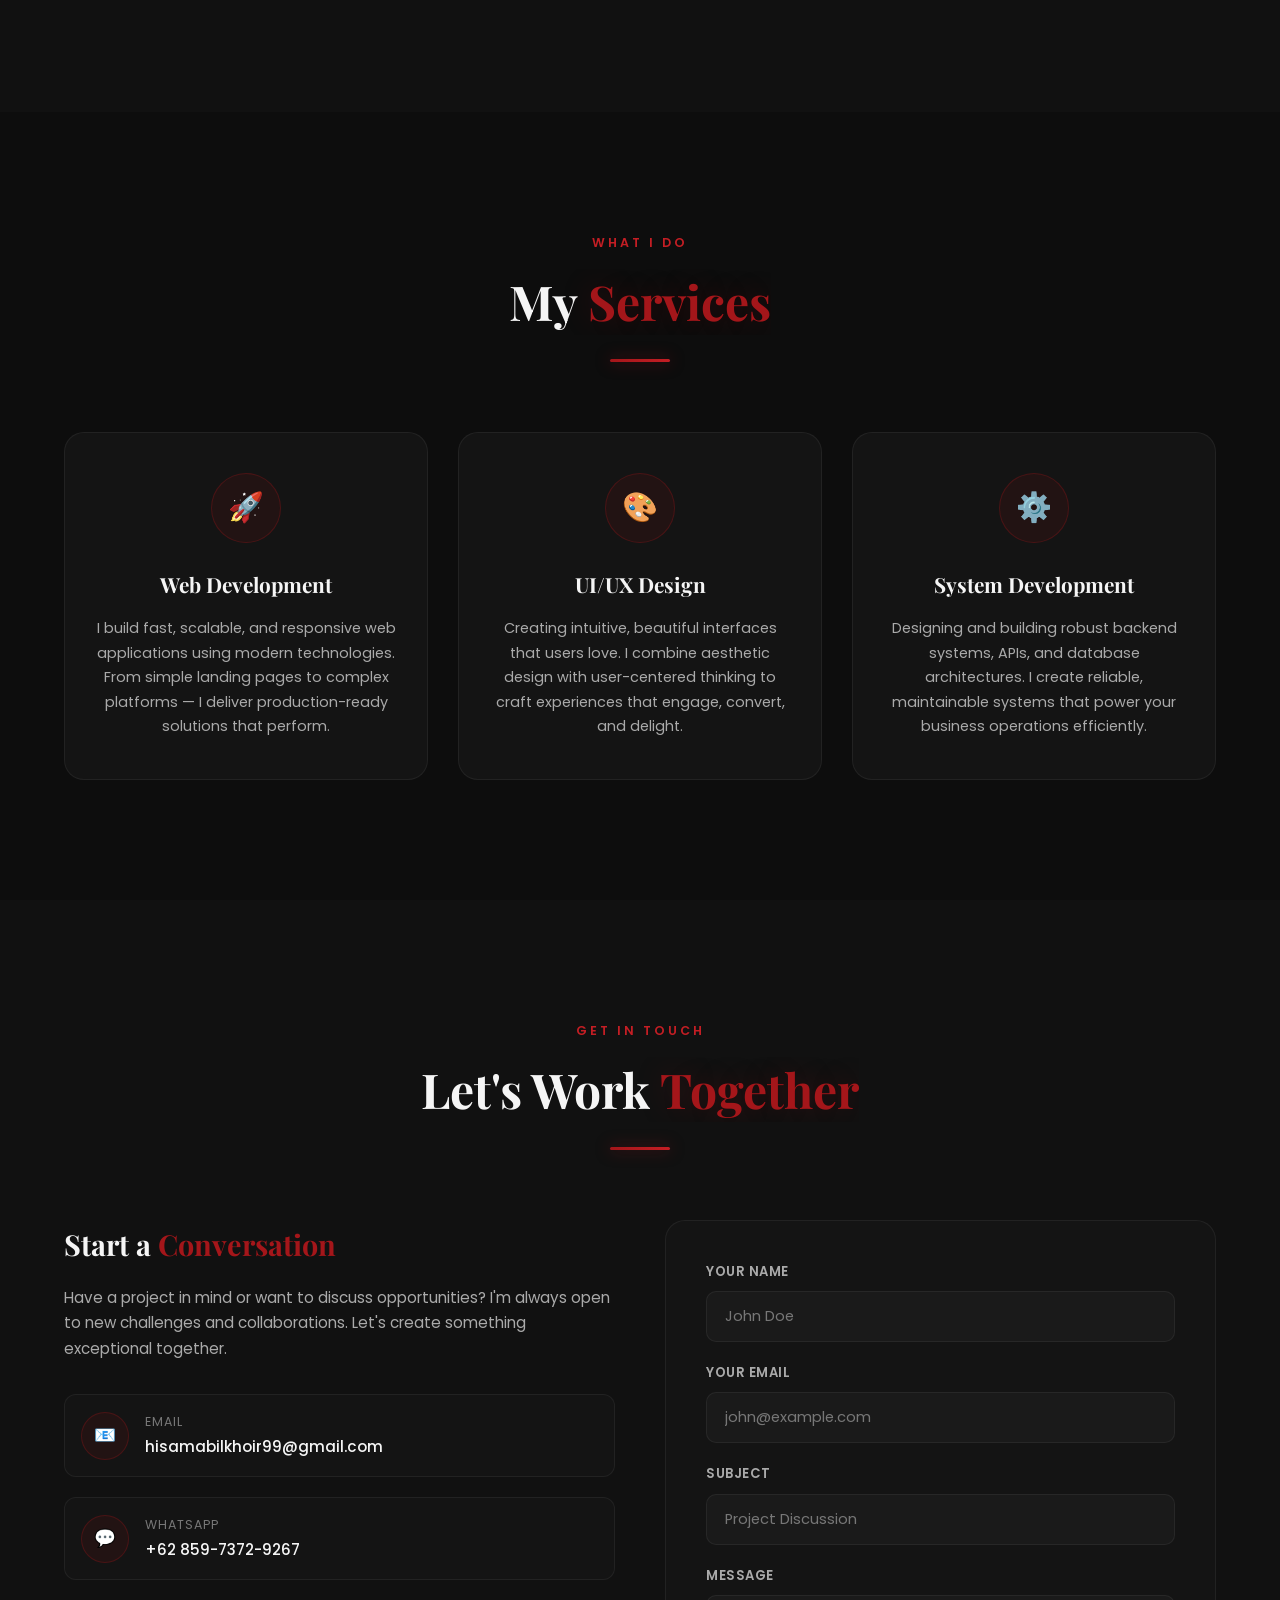
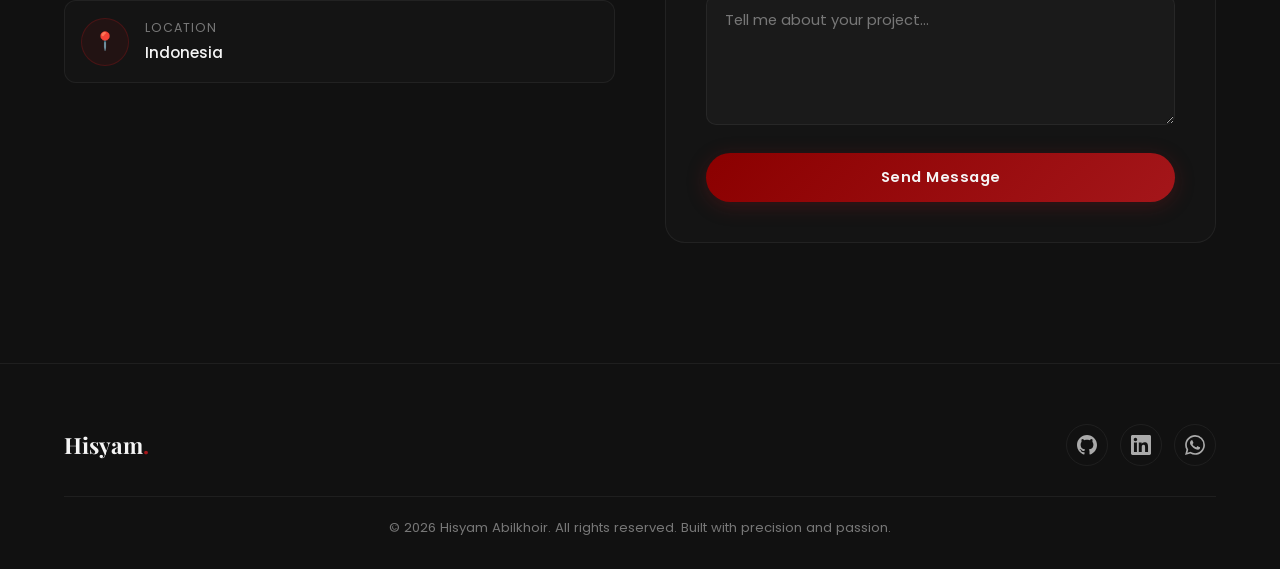
==== commit 820f621a: "update" ====
--- a/index.html
+++ b/index.html
@@ -402,14 +402,14 @@
         <div class="projects-grid">
           <!-- Project 1 -->
           <div class="project-card reveal"
-            data-detail="ShopElite is a full-featured e-commerce platform built for high-traffic retail operations. It includes real-time inventory sync across multiple warehouses, Stripe & PayPal payment integration, AI-powered product recommendations, and a comprehensive admin analytics dashboard with sales forecasting."
-            data-features="Real-time Inventory Sync, Multi-gateway Payment, AI Product Recommendations, Sales Forecasting Dashboard, Multi-warehouse Support, Customer Analytics"
-            data-role="Lead Full-Stack Developer"
+            data-detail="The AMDK Business Management Application is an integrated management system specifically designed to facilitate the operations of a bottled water business. This system provides comprehensive features ranging from inventory management, real-time monitoring of raw materials and finished products, recording of sales transactions, to integrated accounting and comprehensive cash flow reporting."
+            data-features="Inventory Management, Real-time Stock Monitoring, Sales Module, Accounting System, Cash Flow Reporting, Analytics Dashboard"
+            data-role="Full-Stack Developer"
             data-year="2024">
             <div class="project-image-wrapper">
               <img
-                src="assets/images/project-ecommerce.png"
-                alt="ShopElite E-Commerce Platform"
+                src="assets/images/amdk.png"
+                alt="AMDK Business Management Application"
                 loading="lazy"
               />
               <div class="project-image-overlay">
@@ -417,94 +417,29 @@
               </div>
             </div>
             <div class="project-info">
-              <h3 class="project-title">ShopElite Platform</h3>
+              <h3 class="project-title">AMDK Management System</h3>
               <p class="project-description">
-                A full-featured e-commerce platform with real-time inventory
-                management, payment integration, and advanced analytics
-                dashboard.
+                A bottled water business management application featuring integrated inventory, stock monitoring, sales management, and accounting.
               </p>
               <div class="project-tech-stack">
-                <span class="tech-tag">Next.js</span>
-                <span class="tech-tag">Node.js</span>
-                <span class="tech-tag">MongoDB</span>
-                <span class="tech-tag">Stripe</span>
+                <span class="tech-tag">CodeIgniter 4</span>
+                <span class="tech-tag">PHP & MySQL</span>
+                <span class="tech-tag">Bootstrap 4</span>
+                <span class="tech-tag">HTML/CSS</span>
               </div>
             </div>
           </div>
 
           <!-- Project 2 -->
           <div class="project-card reveal"
-            data-detail="DataFlow Analytics is an enterprise-grade SaaS platform delivering real-time data visualization and business intelligence. It features custom drag-and-drop report builders, team collaboration with role-based access, automated data pipelines, and interactive dashboards that handle millions of data points."
-            data-features="Real-time Data Visualization, Drag & Drop Report Builder, Team Collaboration, Automated Pipelines, Role-based Access Control, Interactive Dashboards"
+            data-detail="The Traffic Monitoring Application is a custom system built upon the request of the Cirebon City Police Department (Polresta Cirebon) to monitor vehicle flow across various registered points on both sides of the road. Integrated with Apache Tomcat for mapping features, this system boasts intelligent traffic jam detection. When a traffic jam reaches a pre-configured kilometer threshold, the system automatically broadcasts warning notifications via Telegram and WhatsApp to registered groups and relevant officers."
+            data-features="Traffic Point Monitoring, Map Integration (Tomcat Maps), Congestion Parameter Configuration, Automatic Notifications (Telegram & WhatsApp), Officer & Group Management"
             data-role="Full-Stack Developer"
-            data-year="2023">
-            <div class="project-image-wrapper">
-              <img
-                src="assets/images/project-saas.png"
-                alt="DataFlow Analytics SaaS"
-                loading="lazy"
-              />
-              <div class="project-image-overlay">
-                <button class="project-view-btn">View Project</button>
-              </div>
-            </div>
-            <div class="project-info">
-              <h3 class="project-title">DataFlow Analytics</h3>
-              <p class="project-description">
-                Enterprise-grade SaaS analytics platform with real-time data
-                visualization, custom reporting, and team collaboration
-                features.
-              </p>
-              <div class="project-tech-stack">
-                <span class="tech-tag">React</span>
-                <span class="tech-tag">Python</span>
-                <span class="tech-tag">PostgreSQL</span>
-                <span class="tech-tag">AWS</span>
-              </div>
-            </div>
-          </div>
-
-          <!-- Project 3 -->
-          <div class="project-card reveal"
-            data-detail="FitTrack Pro is a comprehensive fitness application that combines workout planning, progress tracking, and AI-powered training recommendations. Users can create custom workout routines, track calories and macros, view detailed progress charts, and receive personalized training plans based on their fitness goals."
-            data-features="Custom Workout Plans, Calorie & Macro Tracking, Progress Charts, AI Training Recommendations, Social Challenges, Wearable Integration"
-            data-role="Mobile App Developer"
-            data-year="2023">
-            <div class="project-image-wrapper">
-              <img
-                src="assets/images/project-fitness.png"
-                alt="FitTrack Pro Fitness App"
-                loading="lazy"
-              />
-              <div class="project-image-overlay">
-                <button class="project-view-btn">View Project</button>
-              </div>
-            </div>
-            <div class="project-info">
-              <h3 class="project-title">FitTrack Pro</h3>
-              <p class="project-description">
-                A comprehensive fitness tracking application with workout
-                planning, progress analytics, and personalized training
-                recommendations.
-              </p>
-              <div class="project-tech-stack">
-                <span class="tech-tag">React Native</span>
-                <span class="tech-tag">Firebase</span>
-                <span class="tech-tag">Node.js</span>
-              </div>
-            </div>
-          </div>
-
-          <!-- Project 4 -->
-          <div class="project-card reveal"
-            data-detail="LuxEstate is a premium real estate platform designed for luxury property listings. It features immersive 360° virtual tours, interactive map-based property search with Mapbox, built-in mortgage calculator, smart property matching using AI, and comprehensive neighborhood analytics."
-            data-features="360° Virtual Tours, Interactive Map Search, Mortgage Calculator, AI Property Matching, Neighborhood Analytics, Agent Dashboard"
-            data-role="Lead Full-Stack Developer"
             data-year="2024">
             <div class="project-image-wrapper">
               <img
-                src="assets/images/project-realestate.png"
-                alt="LuxEstate Property Platform"
+                src="assets/images/monitoring-lalu-lintas.png"
+                alt="Traffic Monitoring Application (Polresta Cirebon)"
                 loading="lazy"
               />
               <div class="project-image-overlay">
@@ -512,61 +447,29 @@
               </div>
             </div>
             <div class="project-info">
-              <h3 class="project-title">LuxEstate Platform</h3>
+              <h3 class="project-title">Traffic Monitoring System</h3>
               <p class="project-description">
-                Luxury real estate listing platform with virtual tours, map
-                integration, mortgage calculator, and smart property matching.
+                A map-integrated traffic monitoring system featuring smart congestion detection and automatic WhatsApp & Telegram notifications for Polresta Cirebon.
               </p>
               <div class="project-tech-stack">
-                <span class="tech-tag">Laravel</span>
-                <span class="tech-tag">Vue.js</span>
-                <span class="tech-tag">MySQL</span>
-                <span class="tech-tag">Mapbox</span>
-              </div>
-            </div>
-          </div>
-
-          <!-- Project 5 -->
+                <span class="tech-tag">CodeIgniter 4</span>
+                <span class="tech-tag">Tomcat Maps</span>
+                <span class="tech-tag">PHP & MySQL</span>
+                <span class="tech-tag">Bootstrap 4</span>
+              </div>
+            </div>
+          </div>
+
+          <!-- Project 3 -->
           <div class="project-card reveal"
-            data-detail="TasteHub is a complete restaurant management and online ordering ecosystem. It includes a customer-facing ordering app with real-time GPS delivery tracking, a kitchen display system (KDS) for order management, route optimization for delivery drivers, and a management dashboard with sales and inventory analytics."
-            data-features="Online Ordering, Real-time GPS Tracking, Kitchen Display System, Route Optimization, Inventory Management, Sales Analytics"
+            data-detail="The PT Lentera Accounting Application is a comprehensive financial system built to streamline the company's accounting processes. This system handles everything from daily cash flow recording and transaction tracking to automated financial statement generation and detailed Excel reporting, ensuring accuracy and efficiency in financial management."
+            data-features="Cash Flow Recording, Transaction Management, Automated Financial Statements, Excel Reporting Export, Ledger Management"
             data-role="Full-Stack Developer"
-            data-year="2022">
-            <div class="project-image-wrapper">
-              <img
-                src="assets/images/project-restaurant.png"
-                alt="TasteHub Food Ordering"
-                loading="lazy"
-              />
-              <div class="project-image-overlay">
-                <button class="project-view-btn">View Project</button>
-              </div>
-            </div>
-            <div class="project-info">
-              <h3 class="project-title">TasteHub Ordering</h3>
-              <p class="project-description">
-                Restaurant management and online ordering system with real-time
-                order tracking, kitchen display, and delivery optimization.
-              </p>
-              <div class="project-tech-stack">
-                <span class="tech-tag">PHP</span>
-                <span class="tech-tag">JavaScript</span>
-                <span class="tech-tag">MySQL</span>
-                <span class="tech-tag">Socket.io</span>
-              </div>
-            </div>
-          </div>
-
-          <!-- Project 6 -->
-          <div class="project-card reveal"
-            data-detail="CloudSync CRM is a custom-built customer relationship management system for sales teams. It features visual pipeline management with drag-and-drop deals, automated email workflows and follow-up reminders, integrated communication tracking (calls, emails, meetings), and real-time team performance insights with KPI dashboards."
-            data-features="Visual Pipeline Management, Automated Workflows, Communication Tracking, KPI Dashboards, Team Collaboration, Email Integration"
-            data-role="Backend Lead Developer"
             data-year="2024">
             <div class="project-image-wrapper">
               <img
-                src="assets/images/project-saas.png"
-                alt="CloudSync CRM System"
+                src="assets/images/accounting-pt-lentera.png"
+                alt="PT Lentera Accounting Application"
                 loading="lazy"
               />
               <div class="project-image-overlay">
@@ -574,15 +477,104 @@
               </div>
             </div>
             <div class="project-info">
-              <h3 class="project-title">CloudSync CRM</h3>
+              <h3 class="project-title">PT Lentera Accounting</h3>
               <p class="project-description">
-                Custom CRM system with pipeline management, automated workflows,
-                client communication tracking, and performance insights.
+                A comprehensive accounting application for PT Lentera, featuring robust cash flow tracking, ledger management, and automated Excel reporting.
               </p>
               <div class="project-tech-stack">
-                <span class="tech-tag">Next.js</span>
-                <span class="tech-tag">TypeScript</span>
-                <span class="tech-tag">Prisma</span>
+                <span class="tech-tag">CodeIgniter 4</span>
+                <span class="tech-tag">PHP & MySQL</span>
+                <span class="tech-tag">Bootstrap 4</span>
+                <span class="tech-tag">HTML/CSS</span>
+              </div>
+            </div>
+          </div>
+
+          <!-- Project 4 -->
+          <div class="project-card reveal"
+            data-detail="Visit Cirebon is a comprehensive tourism application designed to promote the city of Cirebon. The platform provides a wide range of information including local culinary specialties, tourist attractions, accommodations, and upcoming events. Additionally, it features an integrated ticketing system that allows users to purchase tickets and receive exclusive discounts through partnerships with local vendors."
+            data-features="Tourism Information Directory, Culinary & Accommodation Guide, Event Calendar, Ticketing System, Vendor Discount Integration"
+            data-role="Full-Stack Developer"
+            data-year="2024">
+            <div class="project-image-wrapper">
+              <img
+                src="assets/images/visit-cirebon.png"
+                alt="Visit Cirebon Tourism Platform"
+                loading="lazy"
+              />
+              <div class="project-image-overlay">
+                <button class="project-view-btn">View Project</button>
+              </div>
+            </div>
+            <div class="project-info">
+              <h3 class="project-title">Visit Cirebon</h3>
+              <p class="project-description">
+                A comprehensive tourism platform providing information on Cirebon's attractions, culinary spots, and events, complete with a discounted ticketing system.
+              </p>
+              <div class="project-tech-stack">
+                <span class="tech-tag">CodeIgniter 4</span>
+                <span class="tech-tag">PHP & MySQL</span>
+                <span class="tech-tag">Bootstrap 4</span>
+                <span class="tech-tag">HTML/CSS</span>
+              </div>
+            </div>
+          </div>
+
+          <!-- Project 5 -->
+          <div class="project-card reveal"
+            data-detail="Zulfaniz E-Commerce is a comprehensive online shopping platform built specifically for the Zulfaniz Muslimah Hijab brand. This application comes fully integrated with the Midtrans payment gateway to process secure online transactions. Additionally, it features a robust administrative panel for master data management, product discounts, and detailed sales reporting, ensuring a seamless shopping and management experience."
+            data-features="Midtrans Payment Gateway, Master Data Management, Discount Configuration, Sales Reporting, Shopping Cart & Checkout, Admin Dashboard"
+            data-role="Full-Stack Developer"
+            data-year="2024">
+            <div class="project-image-wrapper">
+              <img
+                src="assets/images/zulfaniz-ecommerce.png"
+                alt="Zulfaniz E-Commerce Platform"
+                loading="lazy"
+              />
+              <div class="project-image-overlay">
+                <button class="project-view-btn">View Project</button>
+              </div>
+            </div>
+            <div class="project-info">
+              <h3 class="project-title">Zulfaniz E-Commerce</h3>
+              <p class="project-description">
+                A fully-featured e-commerce platform for the Zulfaniz Muslimah Hijab brand, featuring Midtrans payment integration and comprehensive data management.
+              </p>
+              <div class="project-tech-stack">
+                <span class="tech-tag">CodeIgniter 4</span>
+                <span class="tech-tag">PHP & MySQL</span>
+                <span class="tech-tag">Bootstrap 5</span>
+                <span class="tech-tag">Midtrans API</span>
+              </div>
+            </div>
+          </div>
+
+          <!-- Project 6 -->
+          <div class="project-card reveal"
+            data-detail="TripTracker is a versatile booking application for domestic and international travel. It is fully integrated with the Doku payment gateway for secure transactions and features automated certificate generation via certifier.io. The robust admin dashboard allows for comprehensive data management, including the handling of vouchers, package discounts, user reviews, and certificate issuance."
+            data-features="Domestic & International Booking, Doku Payment Integration, Certifier.io Certificates, Voucher & Discount Management, Review System, Admin Dashboard"
+            data-role="Full-Stack Developer"
+            data-year="2024">
+            <div class="project-image-wrapper">
+              <img
+                src="assets/images/triptracker.png"
+                alt="TripTracker Travel Booking Platform"
+                loading="lazy"
+              />
+              <div class="project-image-overlay">
+                <button class="project-view-btn">View Project</button>
+              </div>
+            </div>
+            <div class="project-info">
+              <h3 class="project-title">TripTracker</h3>
+              <p class="project-description">
+                A comprehensive travel booking platform featuring Doku payment integration, certifier.io automated certificates, and advanced data management.
+              </p>
+              <div class="project-tech-stack">
+                <span class="tech-tag">CodeIgniter 4</span>
+                <span class="tech-tag">Python/Flask</span>
+                <span class="tech-tag">MySQL</span>
                 <span class="tech-tag">Docker</span>
               </div>
             </div>
--- a/style.css
+++ b/style.css
@@ -1440,7 +1440,7 @@
 
 .project-image-wrapper {
   position: relative;
-  height: 220px;
+  aspect-ratio: 1 / 1;
   overflow: hidden;
 }
 
@@ -1612,7 +1612,7 @@
 
 .project-modal-image {
   width: 100%;
-  aspect-ratio: 16/9;
+  aspect-ratio: 1 / 1;
   overflow: hidden;
   border-radius: 20px 20px 0 0;
 }
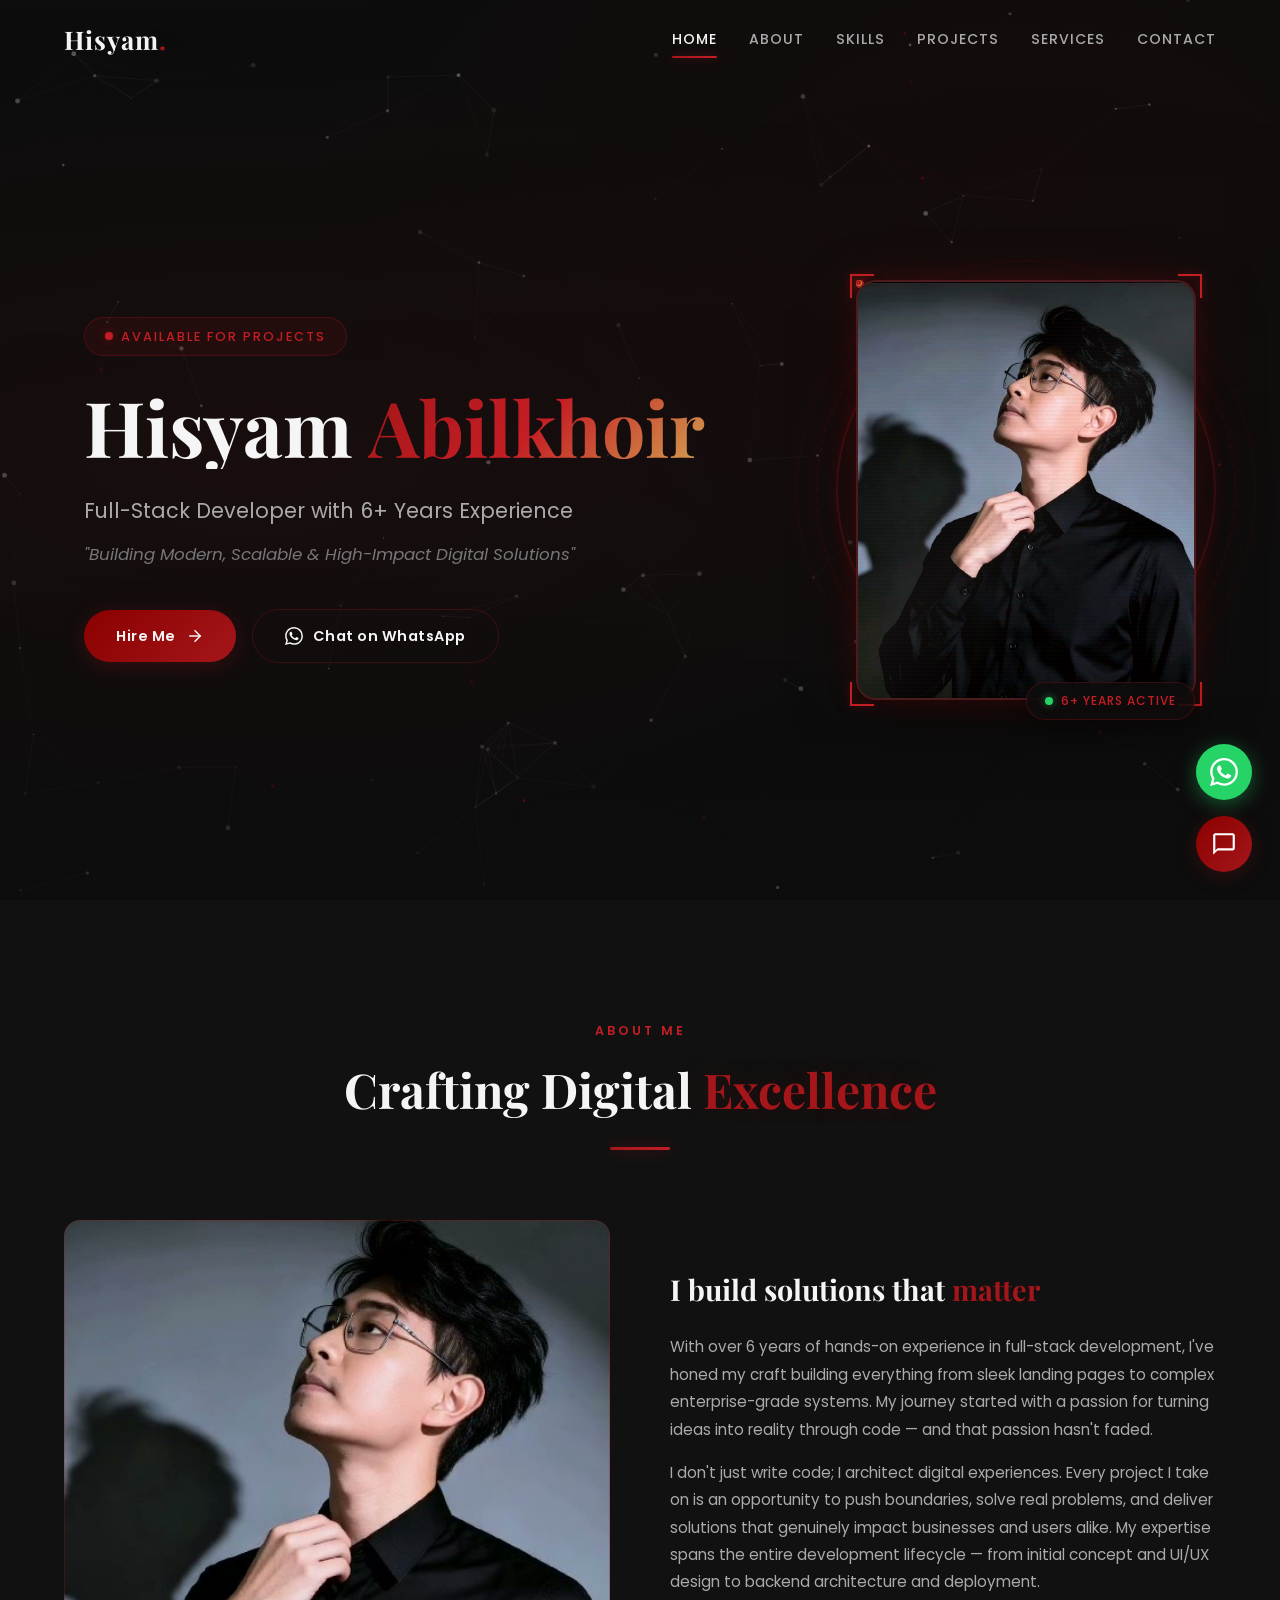
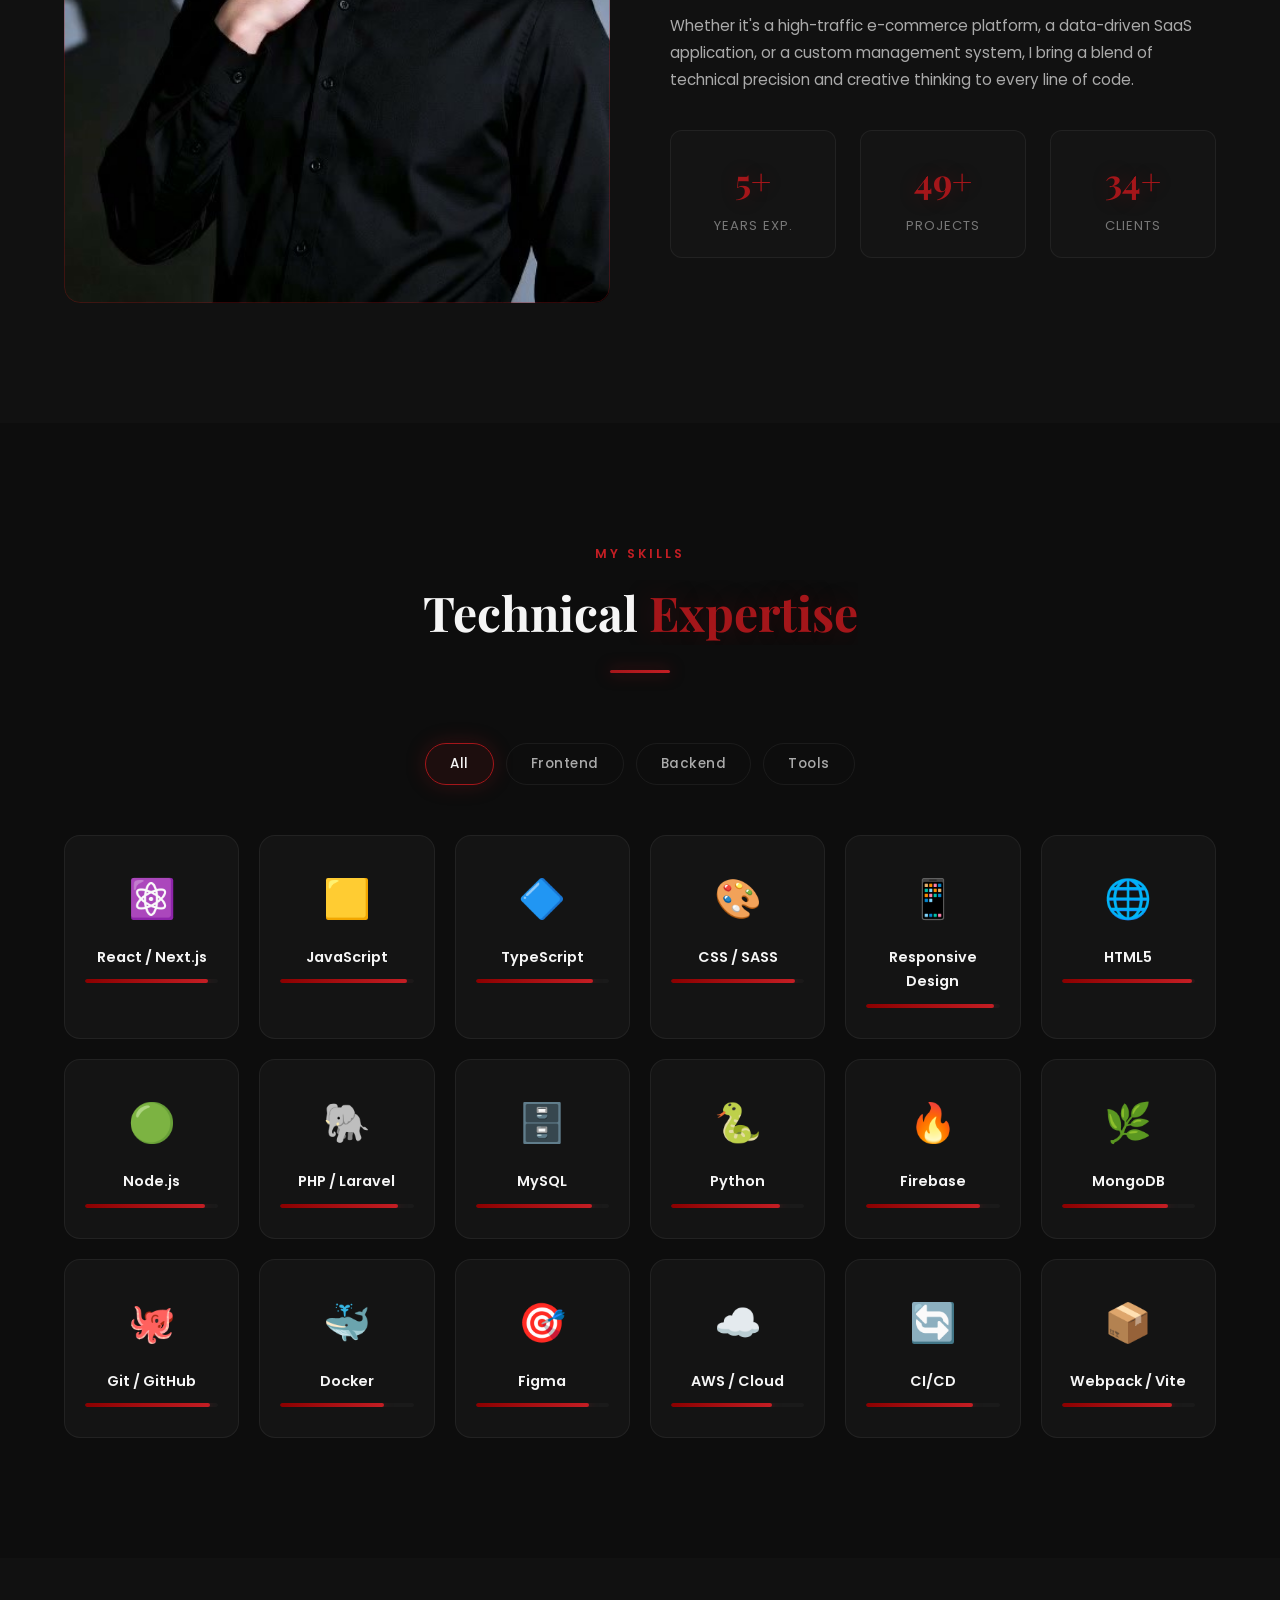
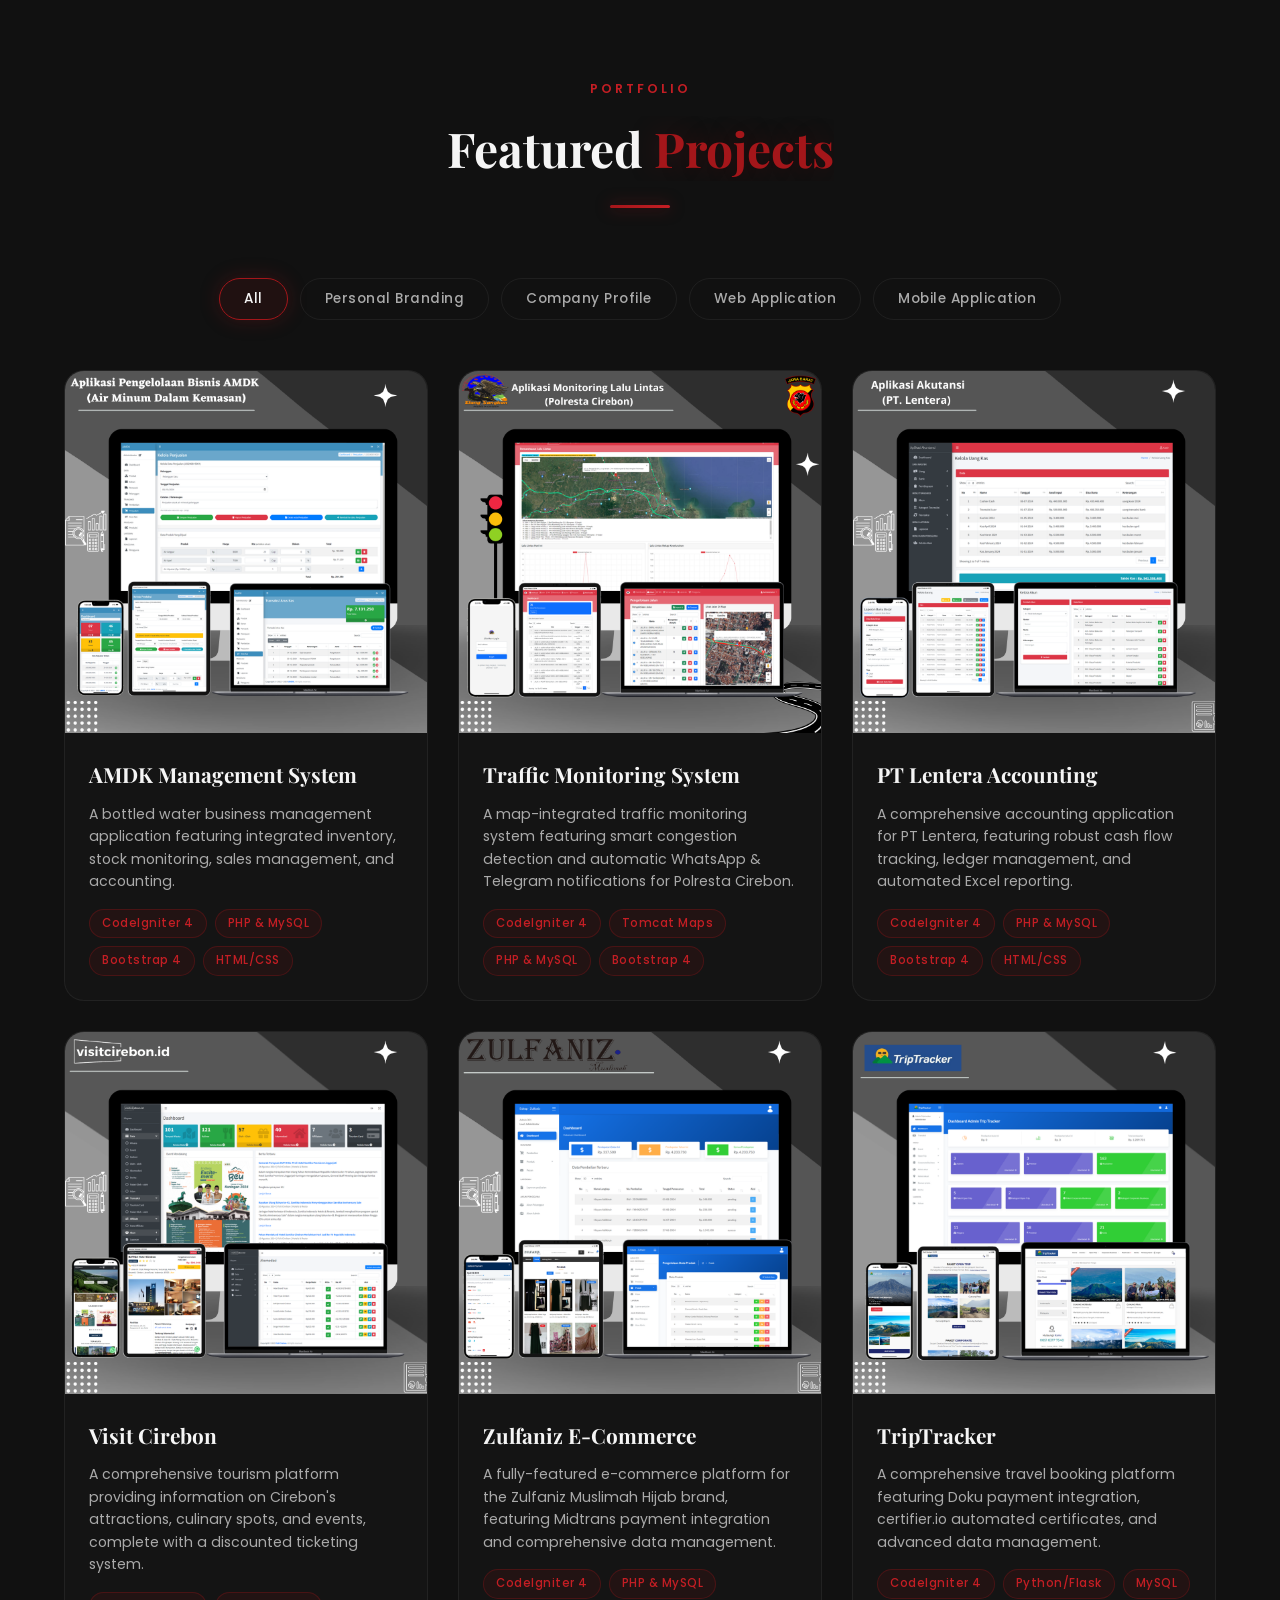
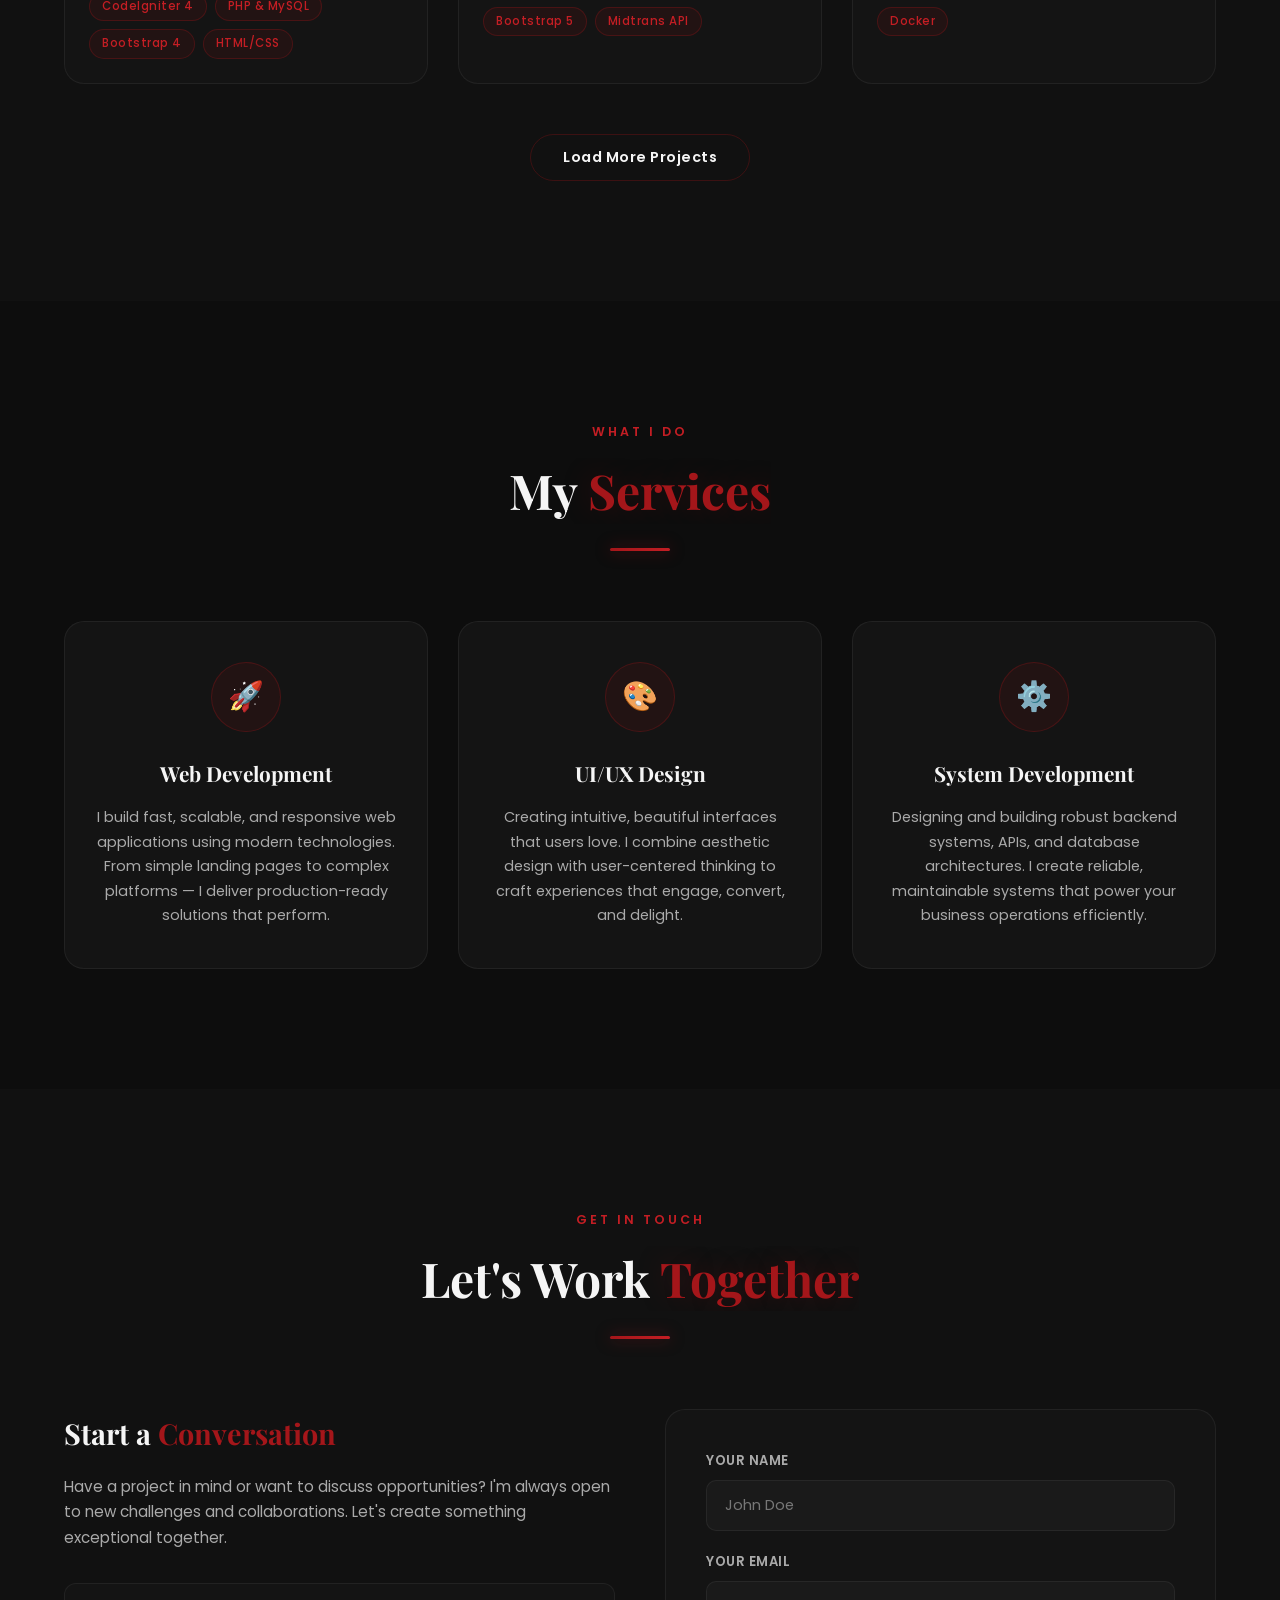
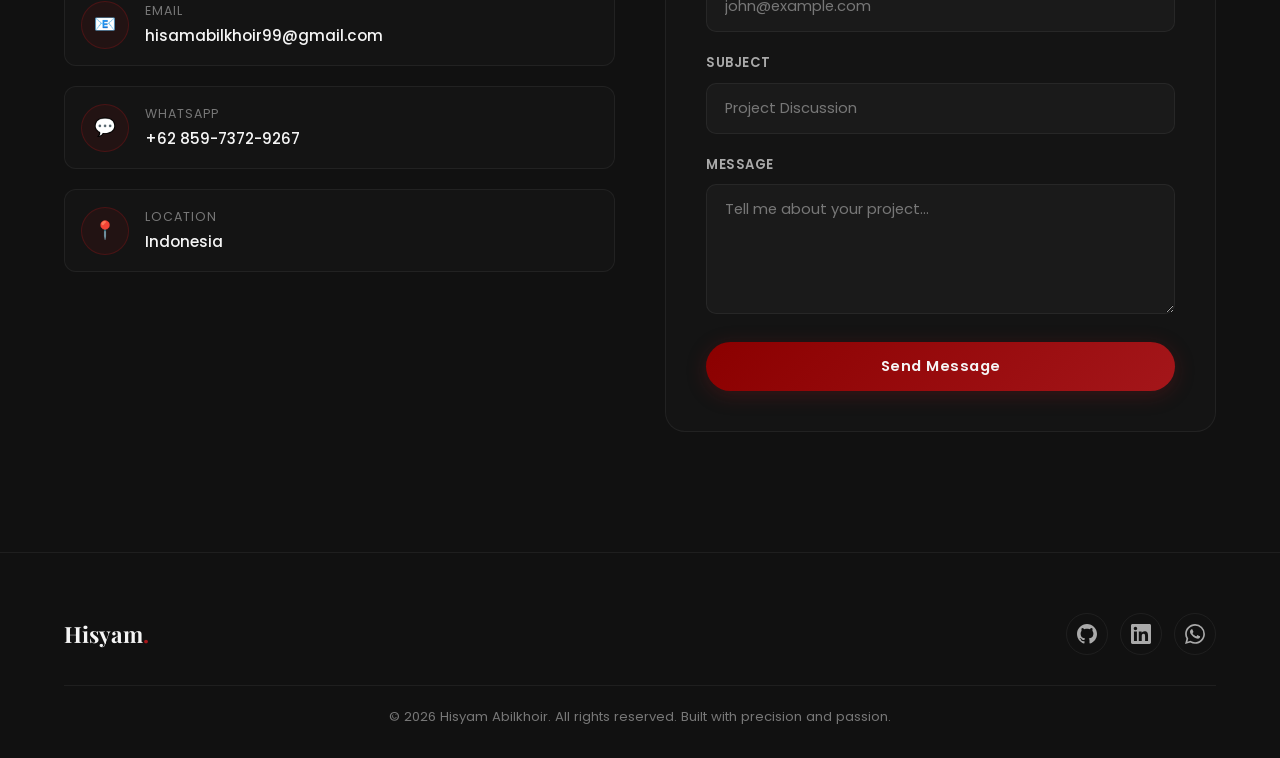
==== commit db23f3eb: "update" ====
--- a/index.html
+++ b/index.html
@@ -399,9 +399,26 @@
           </h2>
           <div class="section-line"></div>
         </div>
+        <div class="projects-categories reveal">
+          <button class="projects-category-btn active" data-category="all">
+            All
+          </button>
+          <button class="projects-category-btn" data-category="personal">
+            Personal Branding
+          </button>
+          <button class="projects-category-btn" data-category="company">
+            Company Profile
+          </button>
+          <button class="projects-category-btn" data-category="web">
+            Web Application
+          </button>
+          <button class="projects-category-btn" data-category="mobile">
+            Mobile Application
+          </button>
+        </div>
         <div class="projects-grid">
           <!-- Project 1 -->
-          <div class="project-card reveal"
+          <div class="project-card reveal" data-category="web"
             data-detail="The AMDK Business Management Application is an integrated management system specifically designed to facilitate the operations of a bottled water business. This system provides comprehensive features ranging from inventory management, real-time monitoring of raw materials and finished products, recording of sales transactions, to integrated accounting and comprehensive cash flow reporting."
             data-features="Inventory Management, Real-time Stock Monitoring, Sales Module, Accounting System, Cash Flow Reporting, Analytics Dashboard"
             data-role="Full-Stack Developer"
@@ -431,7 +448,7 @@
           </div>
 
           <!-- Project 2 -->
-          <div class="project-card reveal"
+          <div class="project-card reveal" data-category="web"
             data-detail="The Traffic Monitoring Application is a custom system built upon the request of the Cirebon City Police Department (Polresta Cirebon) to monitor vehicle flow across various registered points on both sides of the road. Integrated with Apache Tomcat for mapping features, this system boasts intelligent traffic jam detection. When a traffic jam reaches a pre-configured kilometer threshold, the system automatically broadcasts warning notifications via Telegram and WhatsApp to registered groups and relevant officers."
             data-features="Traffic Point Monitoring, Map Integration (Tomcat Maps), Congestion Parameter Configuration, Automatic Notifications (Telegram & WhatsApp), Officer & Group Management"
             data-role="Full-Stack Developer"
@@ -461,7 +478,7 @@
           </div>
 
           <!-- Project 3 -->
-          <div class="project-card reveal"
+          <div class="project-card reveal" data-category="web"
             data-detail="The PT Lentera Accounting Application is a comprehensive financial system built to streamline the company's accounting processes. This system handles everything from daily cash flow recording and transaction tracking to automated financial statement generation and detailed Excel reporting, ensuring accuracy and efficiency in financial management."
             data-features="Cash Flow Recording, Transaction Management, Automated Financial Statements, Excel Reporting Export, Ledger Management"
             data-role="Full-Stack Developer"
@@ -491,7 +508,7 @@
           </div>
 
           <!-- Project 4 -->
-          <div class="project-card reveal"
+          <div class="project-card reveal" data-category="web"
             data-detail="Visit Cirebon is a comprehensive tourism application designed to promote the city of Cirebon. The platform provides a wide range of information including local culinary specialties, tourist attractions, accommodations, and upcoming events. Additionally, it features an integrated ticketing system that allows users to purchase tickets and receive exclusive discounts through partnerships with local vendors."
             data-features="Tourism Information Directory, Culinary & Accommodation Guide, Event Calendar, Ticketing System, Vendor Discount Integration"
             data-role="Full-Stack Developer"
@@ -521,7 +538,7 @@
           </div>
 
           <!-- Project 5 -->
-          <div class="project-card reveal"
+          <div class="project-card reveal" data-category="web"
             data-detail="Zulfaniz E-Commerce is a comprehensive online shopping platform built specifically for the Zulfaniz Muslimah Hijab brand. This application comes fully integrated with the Midtrans payment gateway to process secure online transactions. Additionally, it features a robust administrative panel for master data management, product discounts, and detailed sales reporting, ensuring a seamless shopping and management experience."
             data-features="Midtrans Payment Gateway, Master Data Management, Discount Configuration, Sales Reporting, Shopping Cart & Checkout, Admin Dashboard"
             data-role="Full-Stack Developer"
@@ -551,7 +568,7 @@
           </div>
 
           <!-- Project 6 -->
-          <div class="project-card reveal"
+          <div class="project-card reveal" data-category="web"
             data-detail="TripTracker is a versatile booking application for domestic and international travel. It is fully integrated with the Doku payment gateway for secure transactions and features automated certificate generation via certifier.io. The robust admin dashboard allows for comprehensive data management, including the handling of vouchers, package discounts, user reviews, and certificate issuance."
             data-features="Domestic & International Booking, Doku Payment Integration, Certifier.io Certificates, Voucher & Discount Management, Review System, Admin Dashboard"
             data-role="Full-Stack Developer"
@@ -579,6 +596,95 @@
               </div>
             </div>
           </div>
+
+          <!-- Project 9: Osbond Gym -->
+          <div class="project-card reveal" data-category="mobile"
+            data-detail="A comprehensive mobile and web application for Osbond Gym, handling membership and personal trainer (PT) purchases, as well as class and PT session bookings. The platform features an advanced multi-role system catering to CS, Finance, Sales, GM, Admin, Instructors, and PTs, each with tailored access. A standout feature is the highly secure dynamic QR Code check-in/out system that refreshes every 30 seconds to prevent screenshots, fully integrated with Firebase Push Notifications."
+            data-features="Membership & PT Purchasing, Class Booking, Multi-Role Access Control, Dynamic Anti-Screenshot QR Check-in, Firebase Notifications"
+            data-role="Full-Stack Developer"
+            data-year="2024">
+            <div class="project-image-wrapper">
+              <img
+                src="assets/images/osbond-mobile.png"
+                alt="Osbond Gym Mobile Application"
+                loading="lazy"
+              />
+              <div class="project-image-overlay">
+                <button class="project-view-btn">View Project</button>
+              </div>
+            </div>
+            <div class="project-info">
+              <h3 class="project-title">Osbond Gym App</h3>
+              <p class="project-description">
+                A feature-rich gym application with dynamic QR check-ins, class bookings, and extensive multi-role management.
+              </p>
+              <div class="project-tech-stack">
+                <span class="tech-tag">CodeIgniter 4</span>
+                <span class="tech-tag">Angular Ionic</span>
+              </div>
+            </div>
+          </div>
+
+          <!-- Project 8: Elmaz School Modelling -->
+          <div class="project-card reveal" data-category="company"
+            data-detail="A luxurious and elegant company profile website designed for Elmaz School Modelling. The site perfectly encapsulates their brand identity with a premium aesthetic and includes comprehensive sections for About, Programs, Articles, Events, Gallery, and Contacts. It also features seamless integrations with Google Maps and a direct WhatsApp contact form."
+            data-features="Luxury UI/UX Design, Programs Showcase, Articles & Events, Media Gallery, WhatsApp Form Integration, Google Maps Integration"
+            data-role="Front-End Developer"
+            data-year="2024">
+            <div class="project-image-wrapper">
+              <img
+                src="assets/images/elmaz-company-profile.png"
+                alt="Elmaz School Modelling Company Profile"
+                loading="lazy"
+              />
+              <div class="project-image-overlay">
+                <button class="project-view-btn">View Project</button>
+              </div>
+            </div>
+            <div class="project-info">
+              <h3 class="project-title">Elmaz School Modelling</h3>
+              <p class="project-description">
+                An elegant company profile website featuring a luxurious design, comprehensive program showcases, and WhatsApp integration.
+              </p>
+              <div class="project-tech-stack">
+                <span class="tech-tag">HTML/CSS</span>
+                <span class="tech-tag">JavaScript</span>
+              </div>
+            </div>
+          </div>
+
+          <!-- Project 7: Annisa Esce -->
+          <div class="project-card reveal" data-category="personal"
+            data-detail="A custom-built personal branding website for content creator Annisa Esce. Developed entirely from scratch without templates using HTML, CSS, and JS for maximum performance and a fresh look. The website features light/dark mode toggling, an interactive chatbot, detailed personal portfolio sections (brand, projects, resume, contact), a live chat integration, and a contact form that routes messages directly to the owner's Gmail."
+            data-features="Light/Dark Mode, Custom Chatbot, Live Chat Integration, Direct Gmail Contact Form, No-Template Custom UI"
+            data-role="Front-End Developer"
+            data-year="2024">
+            <div class="project-image-wrapper">
+              <img
+                src="assets/images/annisa-personal-branding.png"
+                alt="Annisa Esce Personal Branding"
+                loading="lazy"
+              />
+              <div class="project-image-overlay">
+                <button class="project-view-btn">View Project</button>
+              </div>
+            </div>
+            <div class="project-info">
+              <h3 class="project-title">Annisa Esce Branding</h3>
+              <p class="project-description">
+                A fast, custom-built personal branding website featuring light/dark mode, an interactive chatbot, and seamless Gmail integration.
+              </p>
+              <div class="project-tech-stack">
+                <span class="tech-tag">HTML/CSS</span>
+                <span class="tech-tag">Vanilla JS</span>
+              </div>
+            </div>
+          </div>
+        </div>
+        <div class="projects-load-more" id="projectsLoadMoreContainer" style="text-align: center; margin-top: 50px; display: none;">
+          <button id="loadMoreProjectsBtn" class="btn btn-outline" style="border-radius: 50px; padding: 12px 32px; cursor: pointer;">
+            <span>Load More Projects</span>
+          </button>
         </div>
       </div>
     </section>
--- a/style.css
+++ b/style.css
@@ -1313,7 +1313,8 @@
 }
 
 /* ---------- Skills Section ---------- */
-.skills-categories {
+.skills-categories,
+.projects-categories {
   display: flex;
   justify-content: center;
   gap: 12px;
@@ -1321,7 +1322,8 @@
   flex-wrap: wrap;
 }
 
-.skills-category-btn {
+.skills-category-btn,
+.projects-category-btn {
   padding: 10px 24px;
   border: 1px solid var(--border-subtle);
   border-radius: 50px;
@@ -1336,7 +1338,9 @@
 }
 
 .skills-category-btn:hover,
-.skills-category-btn.active {
+.skills-category-btn.active,
+.projects-category-btn:hover,
+.projects-category-btn.active {
   background: var(--red-glow-faint);
   border-color: var(--red-primary);
   color: var(--text-primary);
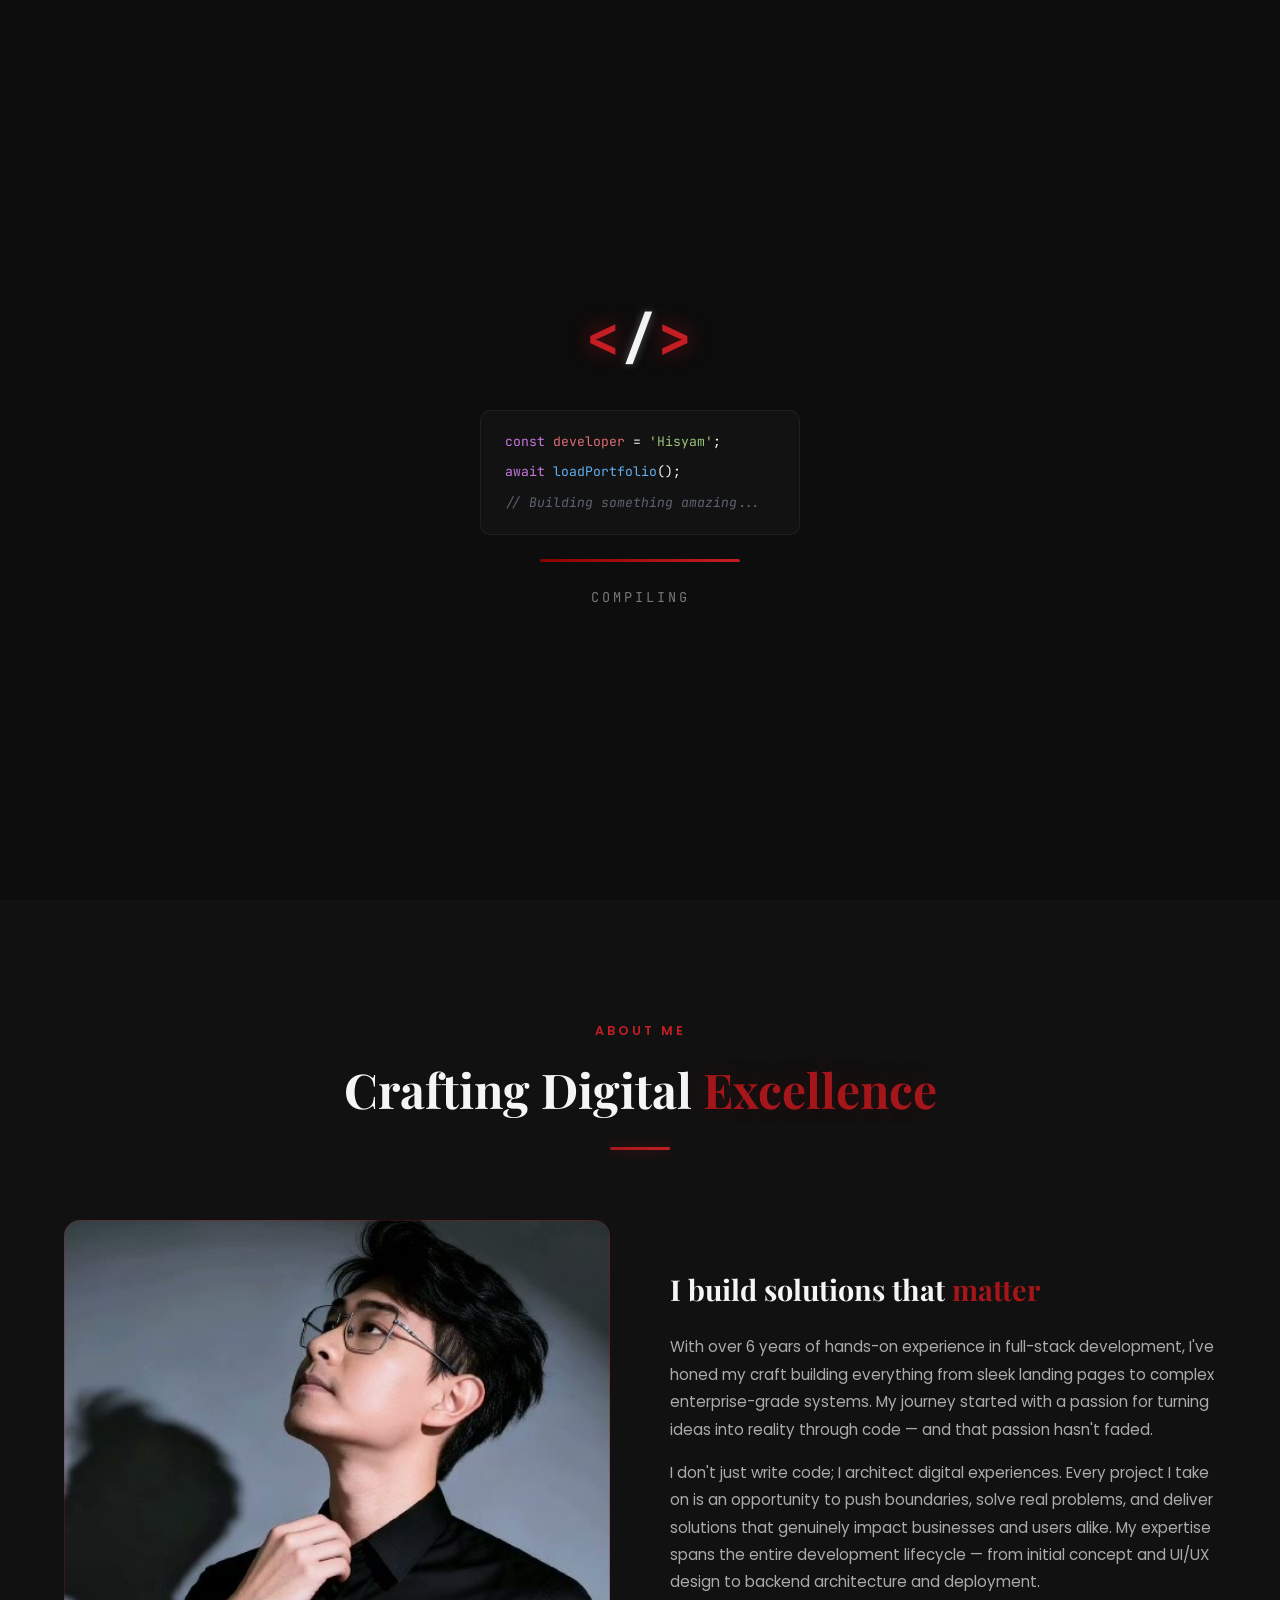
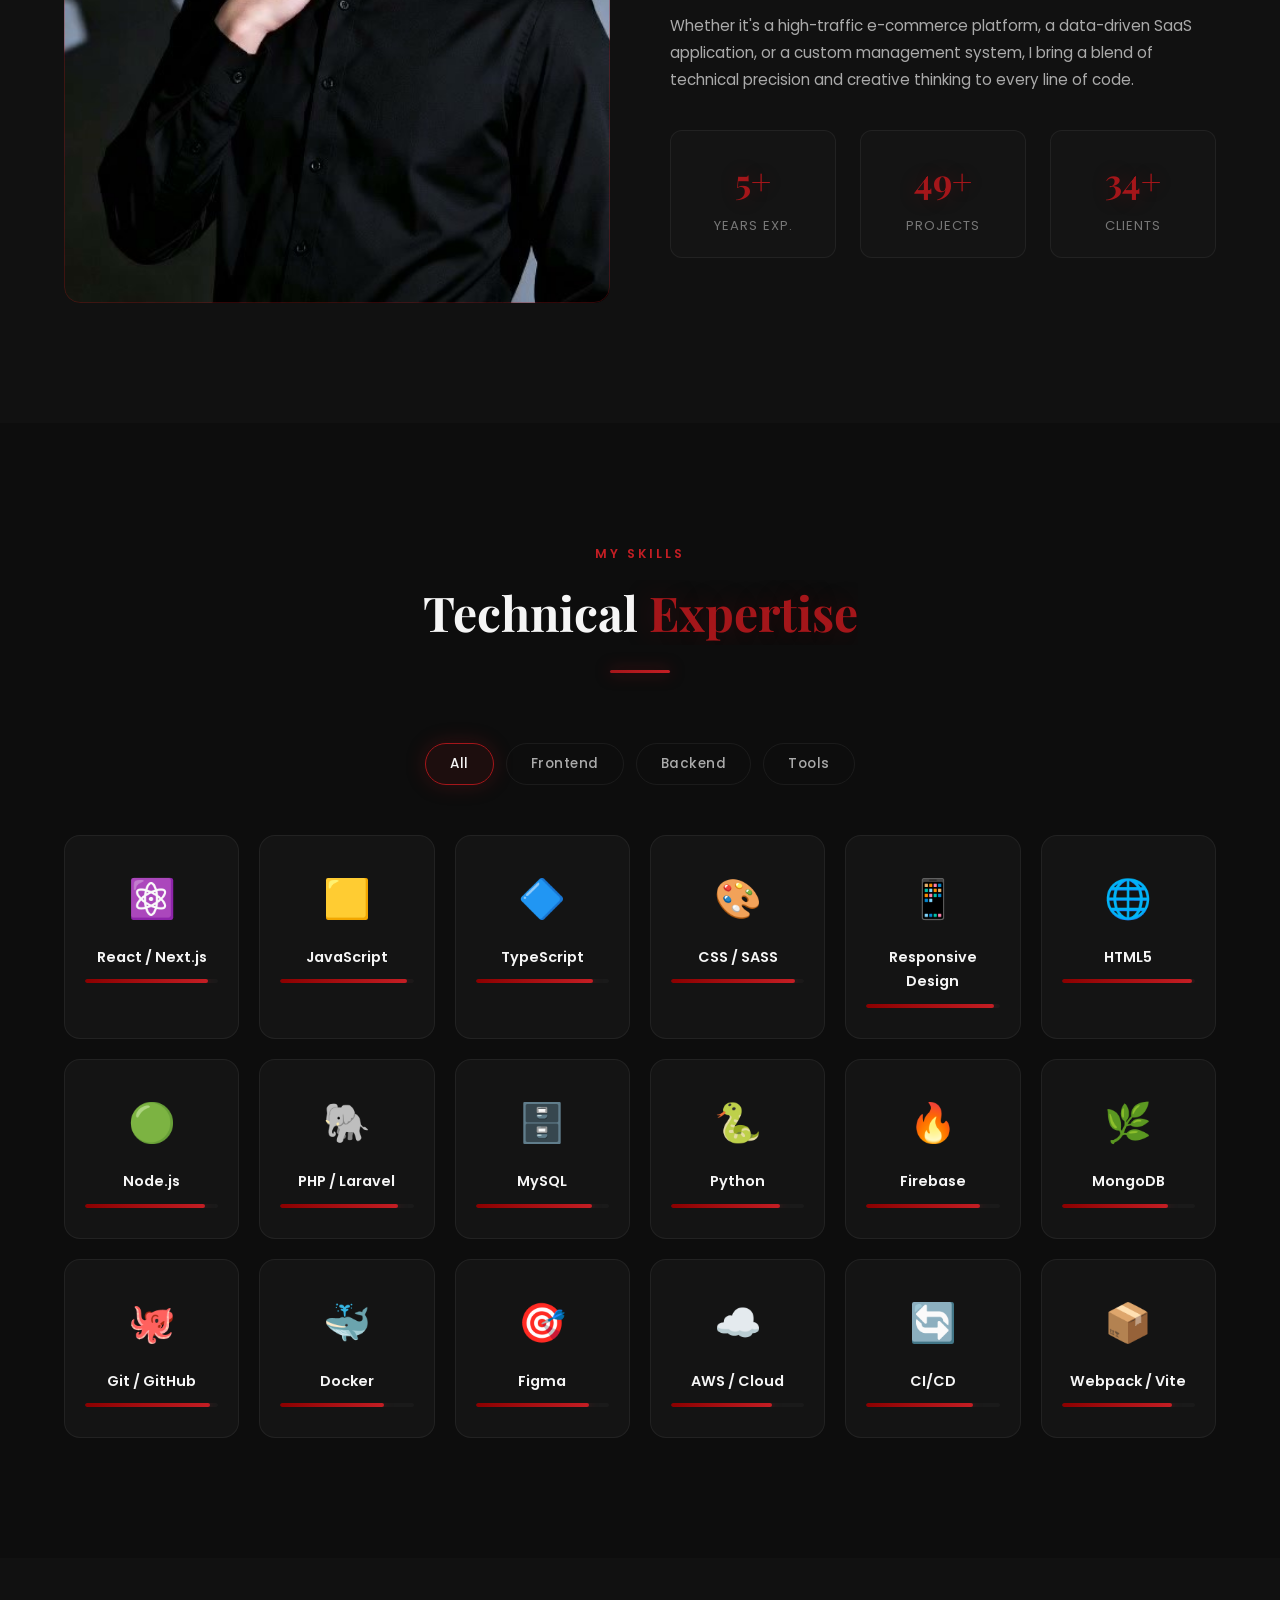
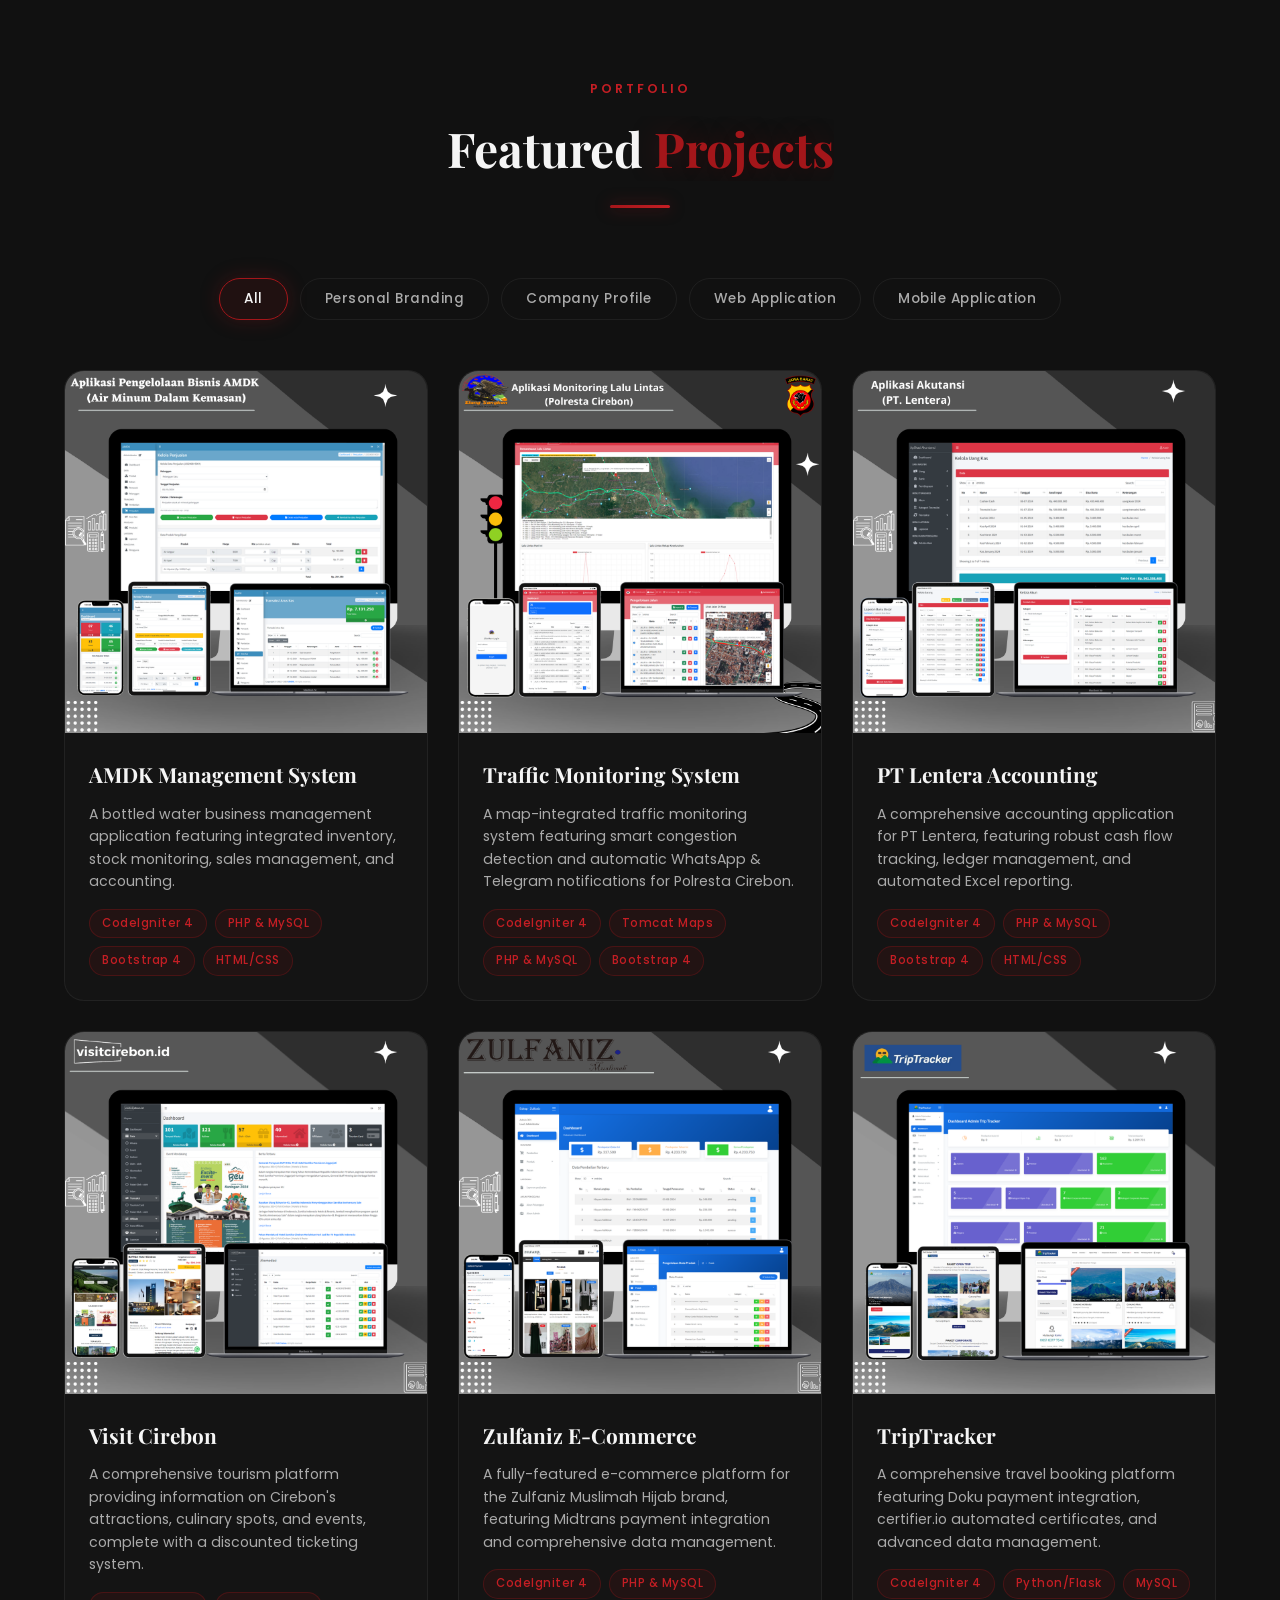
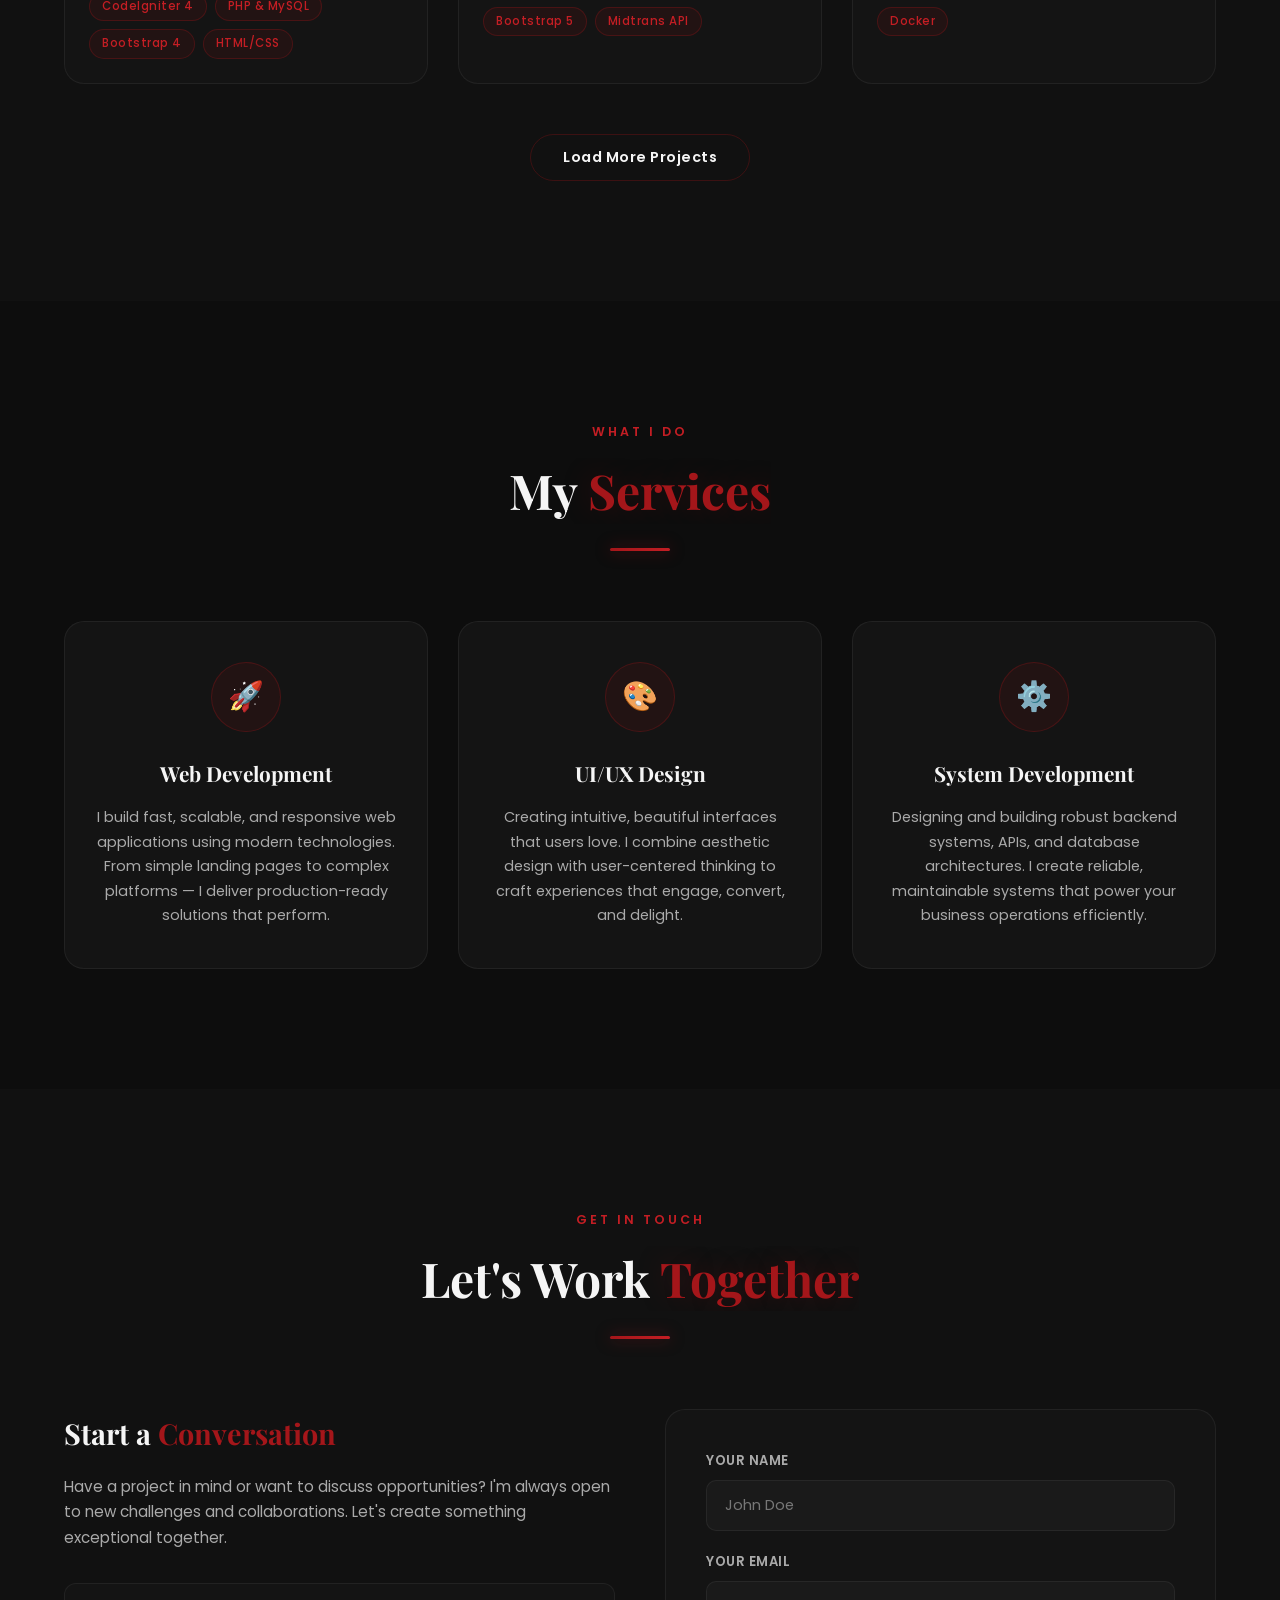
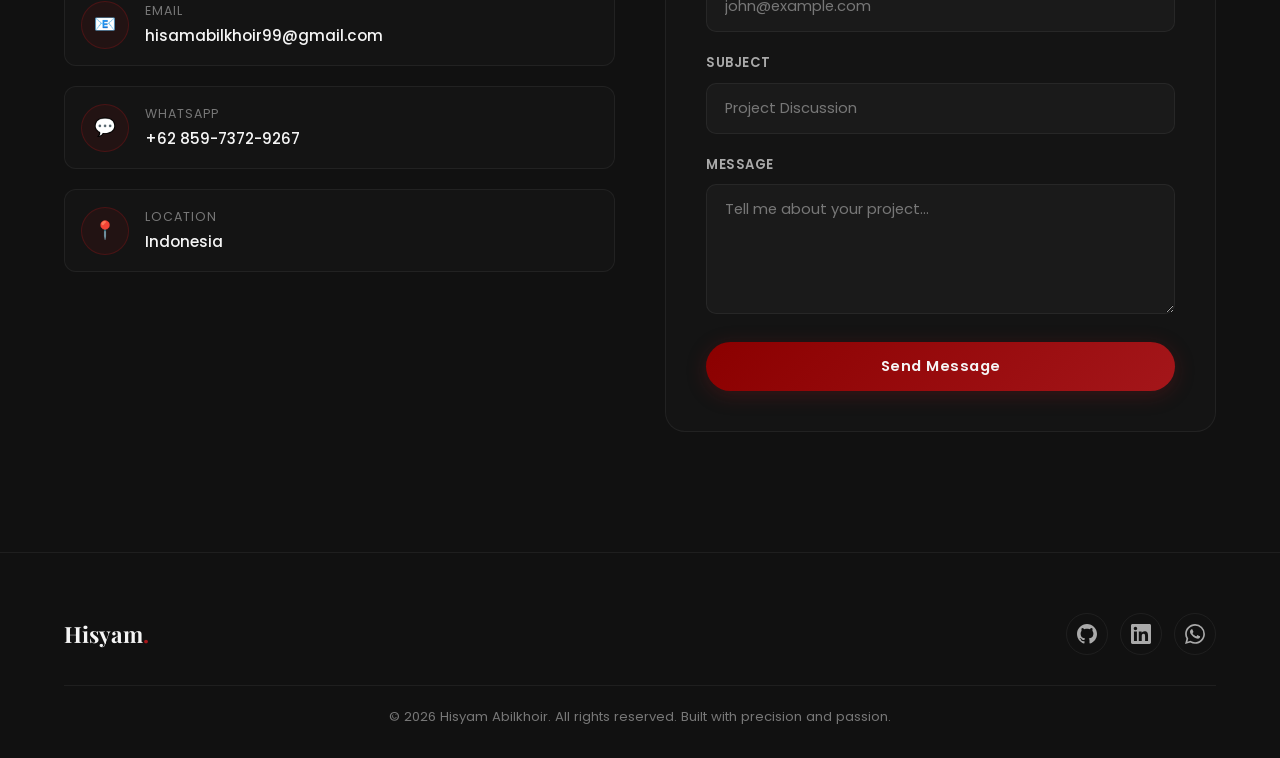
==== commit 52c076ef: "style: refactor code and project descriptions for better readability and formatting in index.html" ====
--- a/index.html
+++ b/index.html
@@ -39,12 +39,22 @@
     <div id="preloader">
       <div class="preloader-inner">
         <div class="preloader-code-icon">
-          <span class="code-bracket">&lt;</span><span class="code-slash">/</span><span class="code-bracket">&gt;</span>
+          <span class="code-bracket">&lt;</span><span class="code-slash">/</span
+          ><span class="code-bracket">&gt;</span>
         </div>
         <div class="preloader-code-lines">
-          <div class="code-line"><span class="cl-keyword">const</span> <span class="cl-var">developer</span> = <span class="cl-string">'Hisyam'</span>;</div>
-          <div class="code-line"><span class="cl-keyword">await</span> <span class="cl-func">loadPortfolio</span>();</div>
-          <div class="code-line"><span class="cl-comment">// Building something amazing...</span></div>
+          <div class="code-line">
+            <span class="cl-keyword">const</span>
+            <span class="cl-var">developer</span> =
+            <span class="cl-string">'Hisyam'</span>;
+          </div>
+          <div class="code-line">
+            <span class="cl-keyword">await</span>
+            <span class="cl-func">loadPortfolio</span>();
+          </div>
+          <div class="code-line">
+            <span class="cl-comment">// Building something amazing...</span>
+          </div>
         </div>
         <div class="preloader-progress">
           <div class="preloader-progress-bar"></div>
@@ -418,11 +428,14 @@
         </div>
         <div class="projects-grid">
           <!-- Project 1 -->
-          <div class="project-card reveal" data-category="web"
+          <div
+            class="project-card reveal"
+            data-category="web"
             data-detail="The AMDK Business Management Application is an integrated management system specifically designed to facilitate the operations of a bottled water business. This system provides comprehensive features ranging from inventory management, real-time monitoring of raw materials and finished products, recording of sales transactions, to integrated accounting and comprehensive cash flow reporting."
             data-features="Inventory Management, Real-time Stock Monitoring, Sales Module, Accounting System, Cash Flow Reporting, Analytics Dashboard"
             data-role="Full-Stack Developer"
-            data-year="2024">
+            data-year="2024"
+          >
             <div class="project-image-wrapper">
               <img
                 src="assets/images/amdk.png"
@@ -436,7 +449,9 @@
             <div class="project-info">
               <h3 class="project-title">AMDK Management System</h3>
               <p class="project-description">
-                A bottled water business management application featuring integrated inventory, stock monitoring, sales management, and accounting.
+                A bottled water business management application featuring
+                integrated inventory, stock monitoring, sales management, and
+                accounting.
               </p>
               <div class="project-tech-stack">
                 <span class="tech-tag">CodeIgniter 4</span>
@@ -448,11 +463,14 @@
           </div>
 
           <!-- Project 2 -->
-          <div class="project-card reveal" data-category="web"
+          <div
+            class="project-card reveal"
+            data-category="web"
             data-detail="The Traffic Monitoring Application is a custom system built upon the request of the Cirebon City Police Department (Polresta Cirebon) to monitor vehicle flow across various registered points on both sides of the road. Integrated with Apache Tomcat for mapping features, this system boasts intelligent traffic jam detection. When a traffic jam reaches a pre-configured kilometer threshold, the system automatically broadcasts warning notifications via Telegram and WhatsApp to registered groups and relevant officers."
             data-features="Traffic Point Monitoring, Map Integration (Tomcat Maps), Congestion Parameter Configuration, Automatic Notifications (Telegram & WhatsApp), Officer & Group Management"
             data-role="Full-Stack Developer"
-            data-year="2024">
+            data-year="2024"
+          >
             <div class="project-image-wrapper">
               <img
                 src="assets/images/monitoring-lalu-lintas.png"
@@ -466,7 +484,9 @@
             <div class="project-info">
               <h3 class="project-title">Traffic Monitoring System</h3>
               <p class="project-description">
-                A map-integrated traffic monitoring system featuring smart congestion detection and automatic WhatsApp & Telegram notifications for Polresta Cirebon.
+                A map-integrated traffic monitoring system featuring smart
+                congestion detection and automatic WhatsApp & Telegram
+                notifications for Polresta Cirebon.
               </p>
               <div class="project-tech-stack">
                 <span class="tech-tag">CodeIgniter 4</span>
@@ -478,11 +498,14 @@
           </div>
 
           <!-- Project 3 -->
-          <div class="project-card reveal" data-category="web"
+          <div
+            class="project-card reveal"
+            data-category="web"
             data-detail="The PT Lentera Accounting Application is a comprehensive financial system built to streamline the company's accounting processes. This system handles everything from daily cash flow recording and transaction tracking to automated financial statement generation and detailed Excel reporting, ensuring accuracy and efficiency in financial management."
             data-features="Cash Flow Recording, Transaction Management, Automated Financial Statements, Excel Reporting Export, Ledger Management"
             data-role="Full-Stack Developer"
-            data-year="2024">
+            data-year="2024"
+          >
             <div class="project-image-wrapper">
               <img
                 src="assets/images/accounting-pt-lentera.png"
@@ -496,7 +519,9 @@
             <div class="project-info">
               <h3 class="project-title">PT Lentera Accounting</h3>
               <p class="project-description">
-                A comprehensive accounting application for PT Lentera, featuring robust cash flow tracking, ledger management, and automated Excel reporting.
+                A comprehensive accounting application for PT Lentera, featuring
+                robust cash flow tracking, ledger management, and automated
+                Excel reporting.
               </p>
               <div class="project-tech-stack">
                 <span class="tech-tag">CodeIgniter 4</span>
@@ -508,11 +533,14 @@
           </div>
 
           <!-- Project 4 -->
-          <div class="project-card reveal" data-category="web"
+          <div
+            class="project-card reveal"
+            data-category="web"
             data-detail="Visit Cirebon is a comprehensive tourism application designed to promote the city of Cirebon. The platform provides a wide range of information including local culinary specialties, tourist attractions, accommodations, and upcoming events. Additionally, it features an integrated ticketing system that allows users to purchase tickets and receive exclusive discounts through partnerships with local vendors."
             data-features="Tourism Information Directory, Culinary & Accommodation Guide, Event Calendar, Ticketing System, Vendor Discount Integration"
             data-role="Full-Stack Developer"
-            data-year="2024">
+            data-year="2024"
+          >
             <div class="project-image-wrapper">
               <img
                 src="assets/images/visit-cirebon.png"
@@ -526,7 +554,9 @@
             <div class="project-info">
               <h3 class="project-title">Visit Cirebon</h3>
               <p class="project-description">
-                A comprehensive tourism platform providing information on Cirebon's attractions, culinary spots, and events, complete with a discounted ticketing system.
+                A comprehensive tourism platform providing information on
+                Cirebon's attractions, culinary spots, and events, complete with
+                a discounted ticketing system.
               </p>
               <div class="project-tech-stack">
                 <span class="tech-tag">CodeIgniter 4</span>
@@ -538,11 +568,14 @@
           </div>
 
           <!-- Project 5 -->
-          <div class="project-card reveal" data-category="web"
+          <div
+            class="project-card reveal"
+            data-category="web"
             data-detail="Zulfaniz E-Commerce is a comprehensive online shopping platform built specifically for the Zulfaniz Muslimah Hijab brand. This application comes fully integrated with the Midtrans payment gateway to process secure online transactions. Additionally, it features a robust administrative panel for master data management, product discounts, and detailed sales reporting, ensuring a seamless shopping and management experience."
             data-features="Midtrans Payment Gateway, Master Data Management, Discount Configuration, Sales Reporting, Shopping Cart & Checkout, Admin Dashboard"
             data-role="Full-Stack Developer"
-            data-year="2024">
+            data-year="2024"
+          >
             <div class="project-image-wrapper">
               <img
                 src="assets/images/zulfaniz-ecommerce.png"
@@ -556,7 +589,9 @@
             <div class="project-info">
               <h3 class="project-title">Zulfaniz E-Commerce</h3>
               <p class="project-description">
-                A fully-featured e-commerce platform for the Zulfaniz Muslimah Hijab brand, featuring Midtrans payment integration and comprehensive data management.
+                A fully-featured e-commerce platform for the Zulfaniz Muslimah
+                Hijab brand, featuring Midtrans payment integration and
+                comprehensive data management.
               </p>
               <div class="project-tech-stack">
                 <span class="tech-tag">CodeIgniter 4</span>
@@ -568,11 +603,14 @@
           </div>
 
           <!-- Project 6 -->
-          <div class="project-card reveal" data-category="web"
+          <div
+            class="project-card reveal"
+            data-category="web"
             data-detail="TripTracker is a versatile booking application for domestic and international travel. It is fully integrated with the Doku payment gateway for secure transactions and features automated certificate generation via certifier.io. The robust admin dashboard allows for comprehensive data management, including the handling of vouchers, package discounts, user reviews, and certificate issuance."
             data-features="Domestic & International Booking, Doku Payment Integration, Certifier.io Certificates, Voucher & Discount Management, Review System, Admin Dashboard"
             data-role="Full-Stack Developer"
-            data-year="2024">
+            data-year="2024"
+          >
             <div class="project-image-wrapper">
               <img
                 src="assets/images/triptracker.png"
@@ -586,7 +624,9 @@
             <div class="project-info">
               <h3 class="project-title">TripTracker</h3>
               <p class="project-description">
-                A comprehensive travel booking platform featuring Doku payment integration, certifier.io automated certificates, and advanced data management.
+                A comprehensive travel booking platform featuring Doku payment
+                integration, certifier.io automated certificates, and advanced
+                data management.
               </p>
               <div class="project-tech-stack">
                 <span class="tech-tag">CodeIgniter 4</span>
@@ -597,40 +637,15 @@
             </div>
           </div>
 
-          <!-- Project 9: Osbond Gym -->
-          <div class="project-card reveal" data-category="mobile"
-            data-detail="A comprehensive mobile and web application for Osbond Gym, handling membership and personal trainer (PT) purchases, as well as class and PT session bookings. The platform features an advanced multi-role system catering to CS, Finance, Sales, GM, Admin, Instructors, and PTs, each with tailored access. A standout feature is the highly secure dynamic QR Code check-in/out system that refreshes every 30 seconds to prevent screenshots, fully integrated with Firebase Push Notifications."
-            data-features="Membership & PT Purchasing, Class Booking, Multi-Role Access Control, Dynamic Anti-Screenshot QR Check-in, Firebase Notifications"
-            data-role="Full-Stack Developer"
-            data-year="2024">
-            <div class="project-image-wrapper">
-              <img
-                src="assets/images/osbond-mobile.png"
-                alt="Osbond Gym Mobile Application"
-                loading="lazy"
-              />
-              <div class="project-image-overlay">
-                <button class="project-view-btn">View Project</button>
-              </div>
-            </div>
-            <div class="project-info">
-              <h3 class="project-title">Osbond Gym App</h3>
-              <p class="project-description">
-                A feature-rich gym application with dynamic QR check-ins, class bookings, and extensive multi-role management.
-              </p>
-              <div class="project-tech-stack">
-                <span class="tech-tag">CodeIgniter 4</span>
-                <span class="tech-tag">Angular Ionic</span>
-              </div>
-            </div>
-          </div>
-
           <!-- Project 8: Elmaz School Modelling -->
-          <div class="project-card reveal" data-category="company"
+          <div
+            class="project-card reveal"
+            data-category="company"
             data-detail="A luxurious and elegant company profile website designed for Elmaz School Modelling. The site perfectly encapsulates their brand identity with a premium aesthetic and includes comprehensive sections for About, Programs, Articles, Events, Gallery, and Contacts. It also features seamless integrations with Google Maps and a direct WhatsApp contact form."
             data-features="Luxury UI/UX Design, Programs Showcase, Articles & Events, Media Gallery, WhatsApp Form Integration, Google Maps Integration"
             data-role="Front-End Developer"
-            data-year="2024">
+            data-year="2024"
+          >
             <div class="project-image-wrapper">
               <img
                 src="assets/images/elmaz-company-profile.png"
@@ -644,7 +659,8 @@
             <div class="project-info">
               <h3 class="project-title">Elmaz School Modelling</h3>
               <p class="project-description">
-                An elegant company profile website featuring a luxurious design, comprehensive program showcases, and WhatsApp integration.
+                An elegant company profile website featuring a luxurious design,
+                comprehensive program showcases, and WhatsApp integration.
               </p>
               <div class="project-tech-stack">
                 <span class="tech-tag">HTML/CSS</span>
@@ -654,11 +670,14 @@
           </div>
 
           <!-- Project 7: Annisa Esce -->
-          <div class="project-card reveal" data-category="personal"
+          <div
+            class="project-card reveal"
+            data-category="personal"
             data-detail="A custom-built personal branding website for content creator Annisa Esce. Developed entirely from scratch without templates using HTML, CSS, and JS for maximum performance and a fresh look. The website features light/dark mode toggling, an interactive chatbot, detailed personal portfolio sections (brand, projects, resume, contact), a live chat integration, and a contact form that routes messages directly to the owner's Gmail."
             data-features="Light/Dark Mode, Custom Chatbot, Live Chat Integration, Direct Gmail Contact Form, No-Template Custom UI"
             data-role="Front-End Developer"
-            data-year="2024">
+            data-year="2024"
+          >
             <div class="project-image-wrapper">
               <img
                 src="assets/images/annisa-personal-branding.png"
@@ -672,7 +691,9 @@
             <div class="project-info">
               <h3 class="project-title">Annisa Esce Branding</h3>
               <p class="project-description">
-                A fast, custom-built personal branding website featuring light/dark mode, an interactive chatbot, and seamless Gmail integration.
+                A fast, custom-built personal branding website featuring
+                light/dark mode, an interactive chatbot, and seamless Gmail
+                integration.
               </p>
               <div class="project-tech-stack">
                 <span class="tech-tag">HTML/CSS</span>
@@ -681,8 +702,16 @@
             </div>
           </div>
         </div>
-        <div class="projects-load-more" id="projectsLoadMoreContainer" style="text-align: center; margin-top: 50px; display: none;">
-          <button id="loadMoreProjectsBtn" class="btn btn-outline" style="border-radius: 50px; padding: 12px 32px; cursor: pointer;">
+        <div
+          class="projects-load-more"
+          id="projectsLoadMoreContainer"
+          style="text-align: center; margin-top: 50px; display: none"
+        >
+          <button
+            id="loadMoreProjectsBtn"
+            class="btn btn-outline"
+            style="border-radius: 50px; padding: 12px 32px; cursor: pointer"
+          >
             <span>Load More Projects</span>
           </button>
         </div>
@@ -692,7 +721,13 @@
     <!-- ========== PROJECT DETAIL MODAL ========== -->
     <div class="project-modal-overlay" id="projectModal">
       <div class="project-modal">
-        <button class="project-modal-close" id="modalClose" aria-label="Close modal">&times;</button>
+        <button
+          class="project-modal-close"
+          id="modalClose"
+          aria-label="Close modal"
+        >
+          &times;
+        </button>
         <div class="project-modal-image">
           <img id="modalImage" src="" alt="" />
         </div>
@@ -784,7 +819,9 @@
                 <div class="contact-icon-box">📧</div>
                 <div>
                   <div class="contact-detail-label">Email</div>
-                  <div class="contact-detail-value">hisamabilkhoir99@gmail.com</div>
+                  <div class="contact-detail-value">
+                    hisamabilkhoir99@gmail.com
+                  </div>
                 </div>
               </a>
               <a
@@ -961,7 +998,9 @@
           <h4>Hisyam's Assistant</h4>
           <p>Typically replies instantly</p>
         </div>
-        <button class="chatbot-close" id="chatbotClose" aria-label="Close chat">&times;</button>
+        <button class="chatbot-close" id="chatbotClose" aria-label="Close chat">
+          &times;
+        </button>
       </div>
       <div class="chatbot-messages" id="chatMessages">
         <div class="chat-message bot">
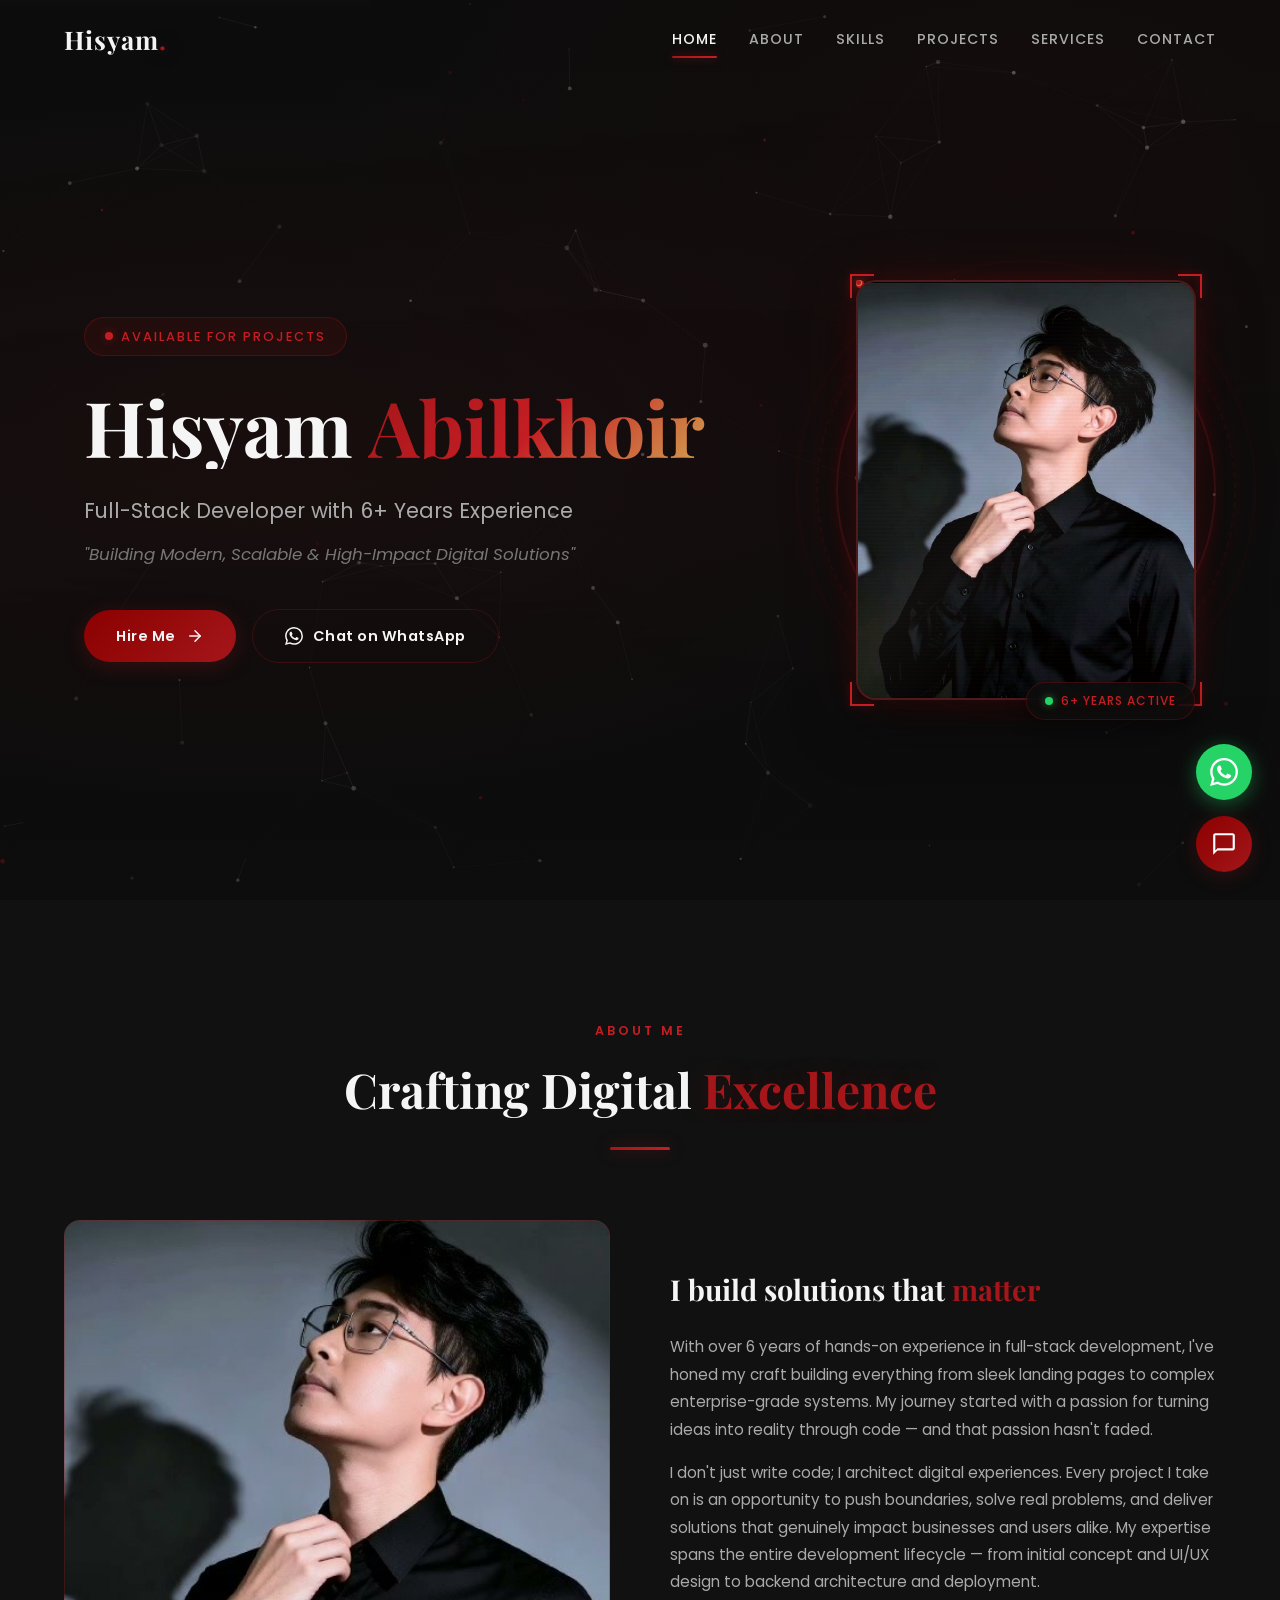
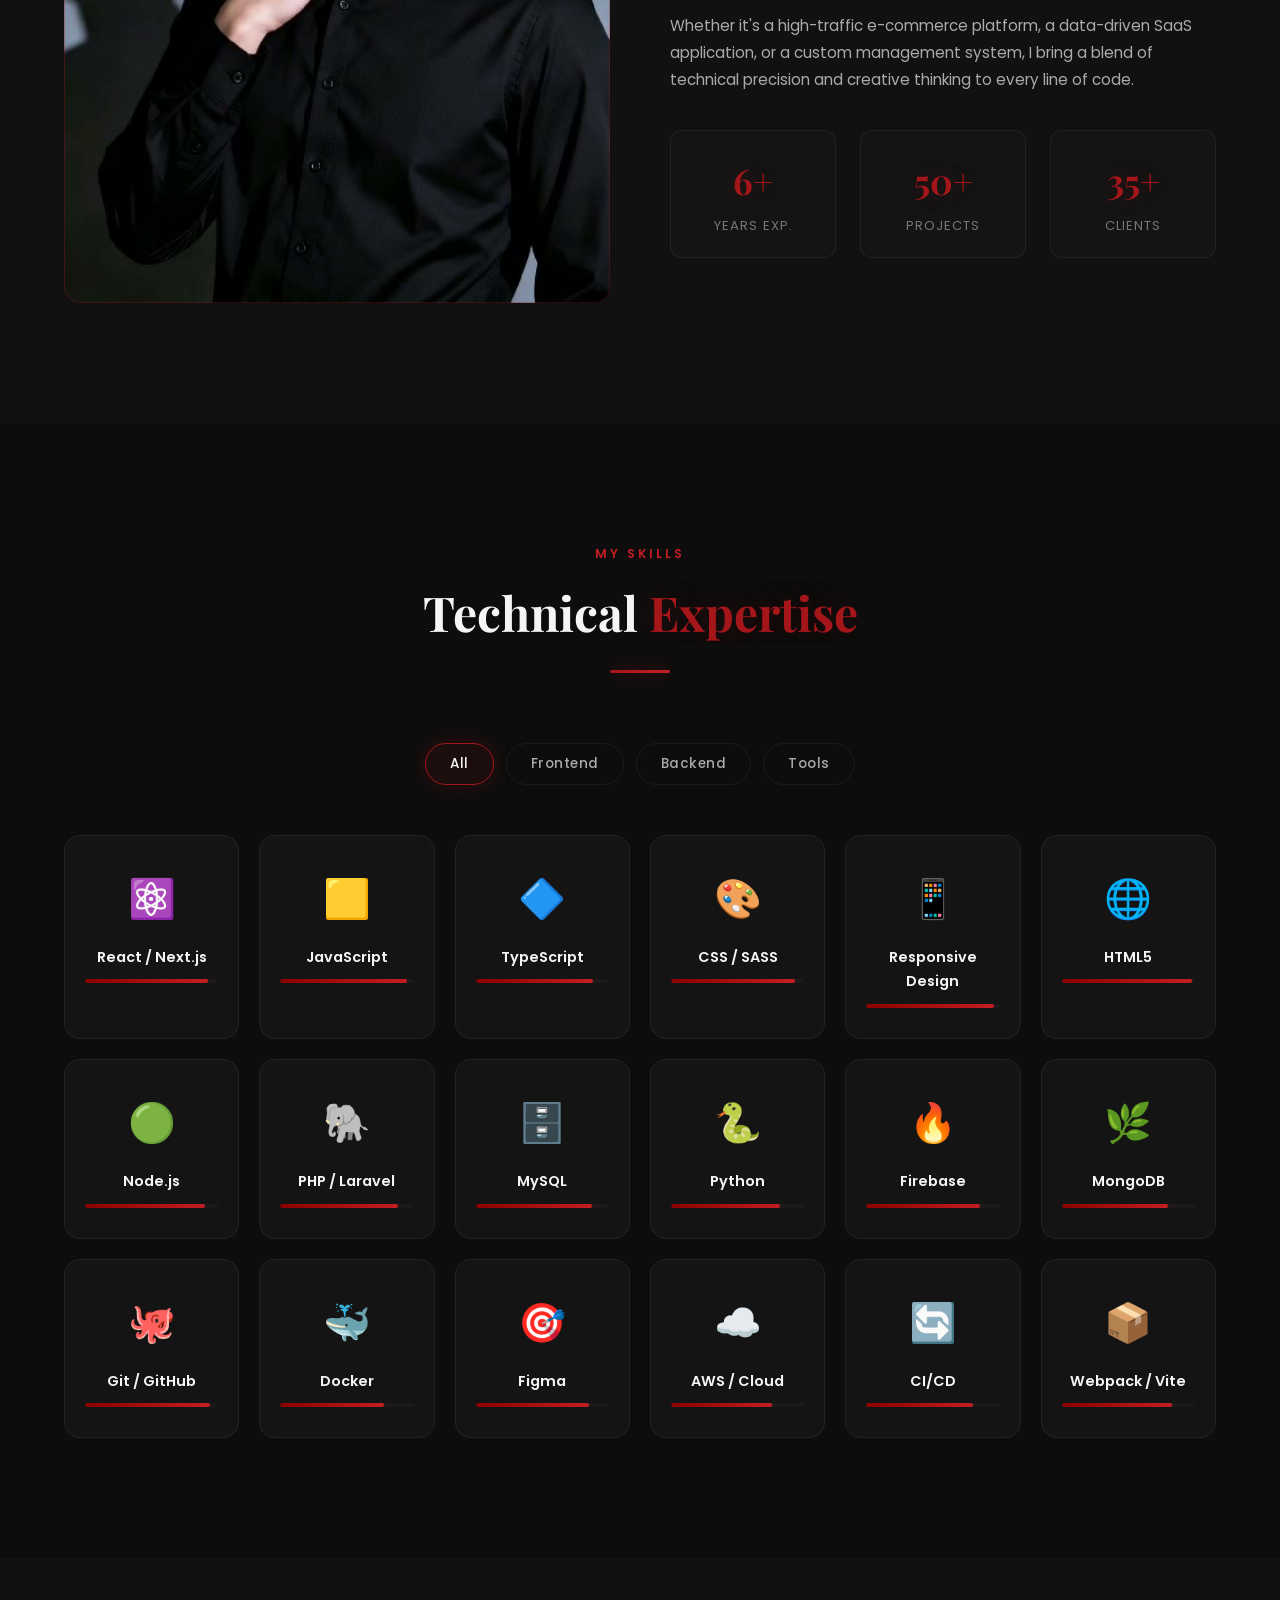
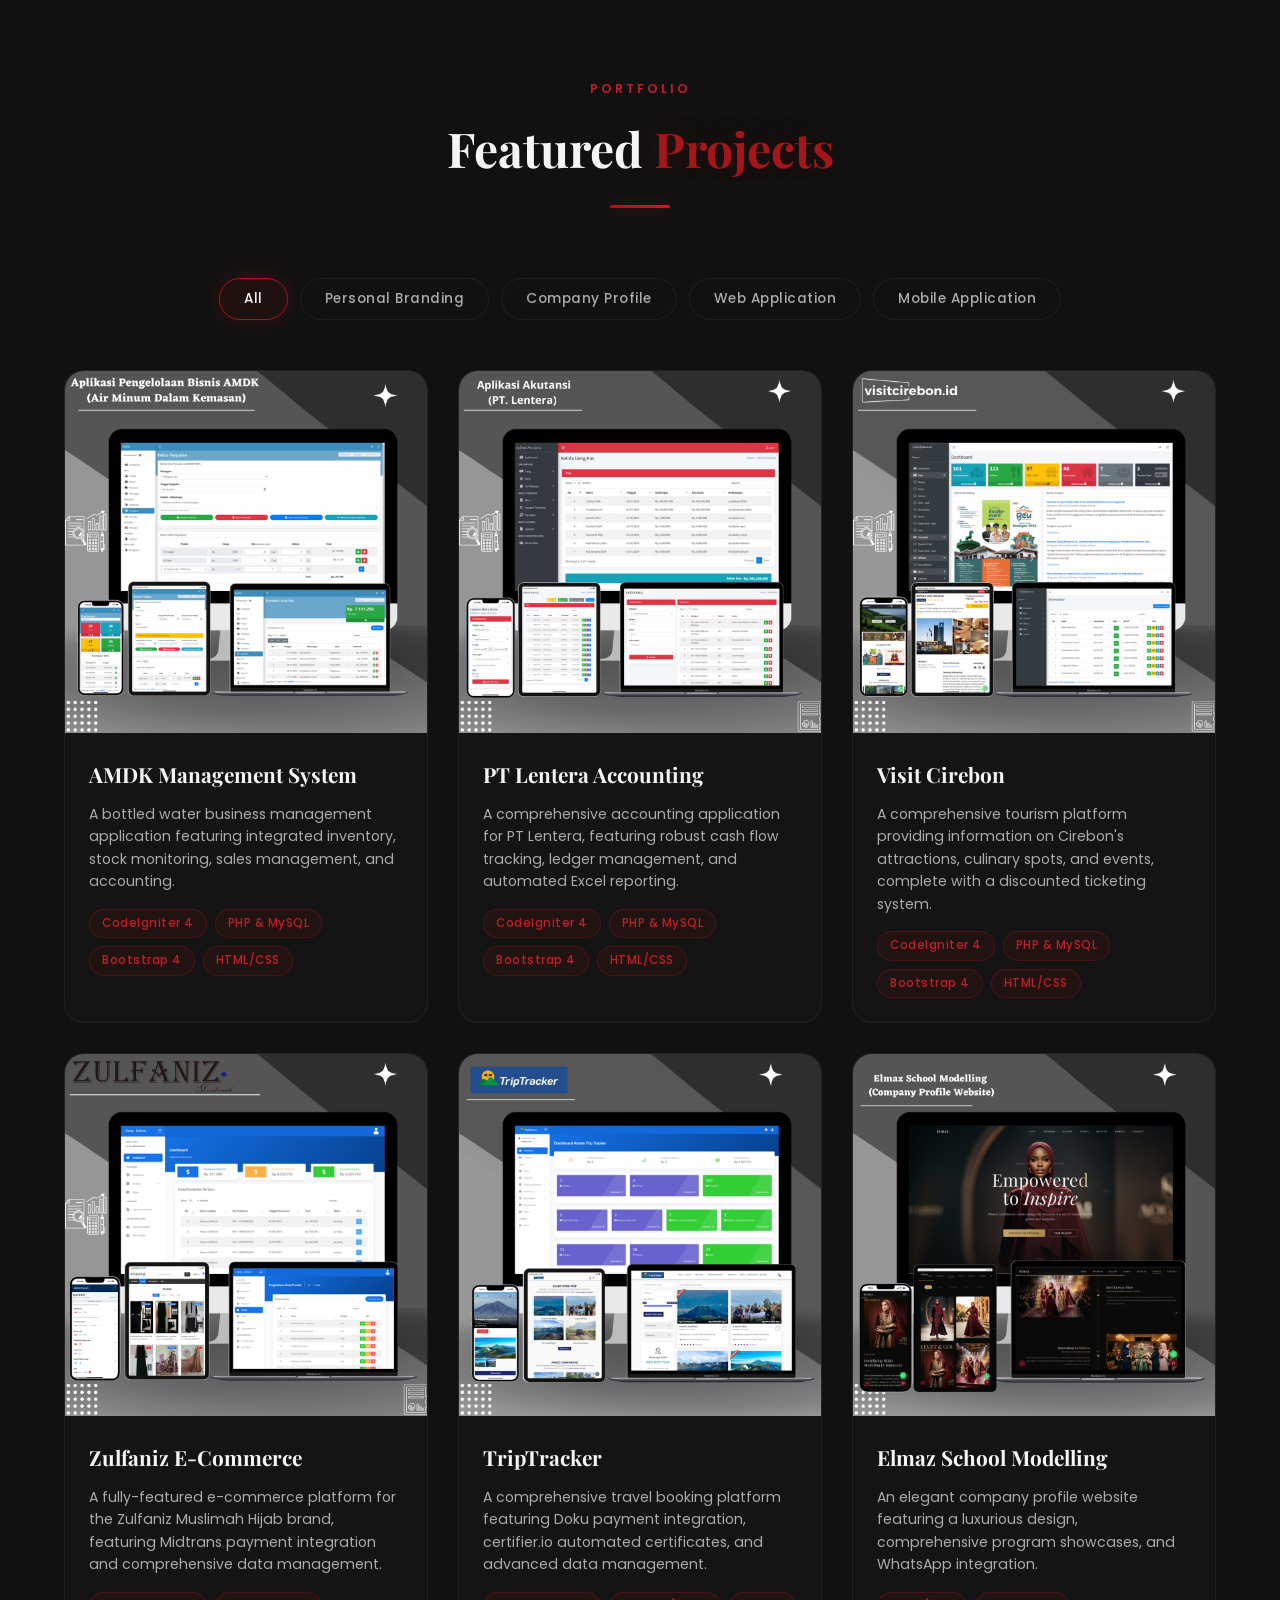
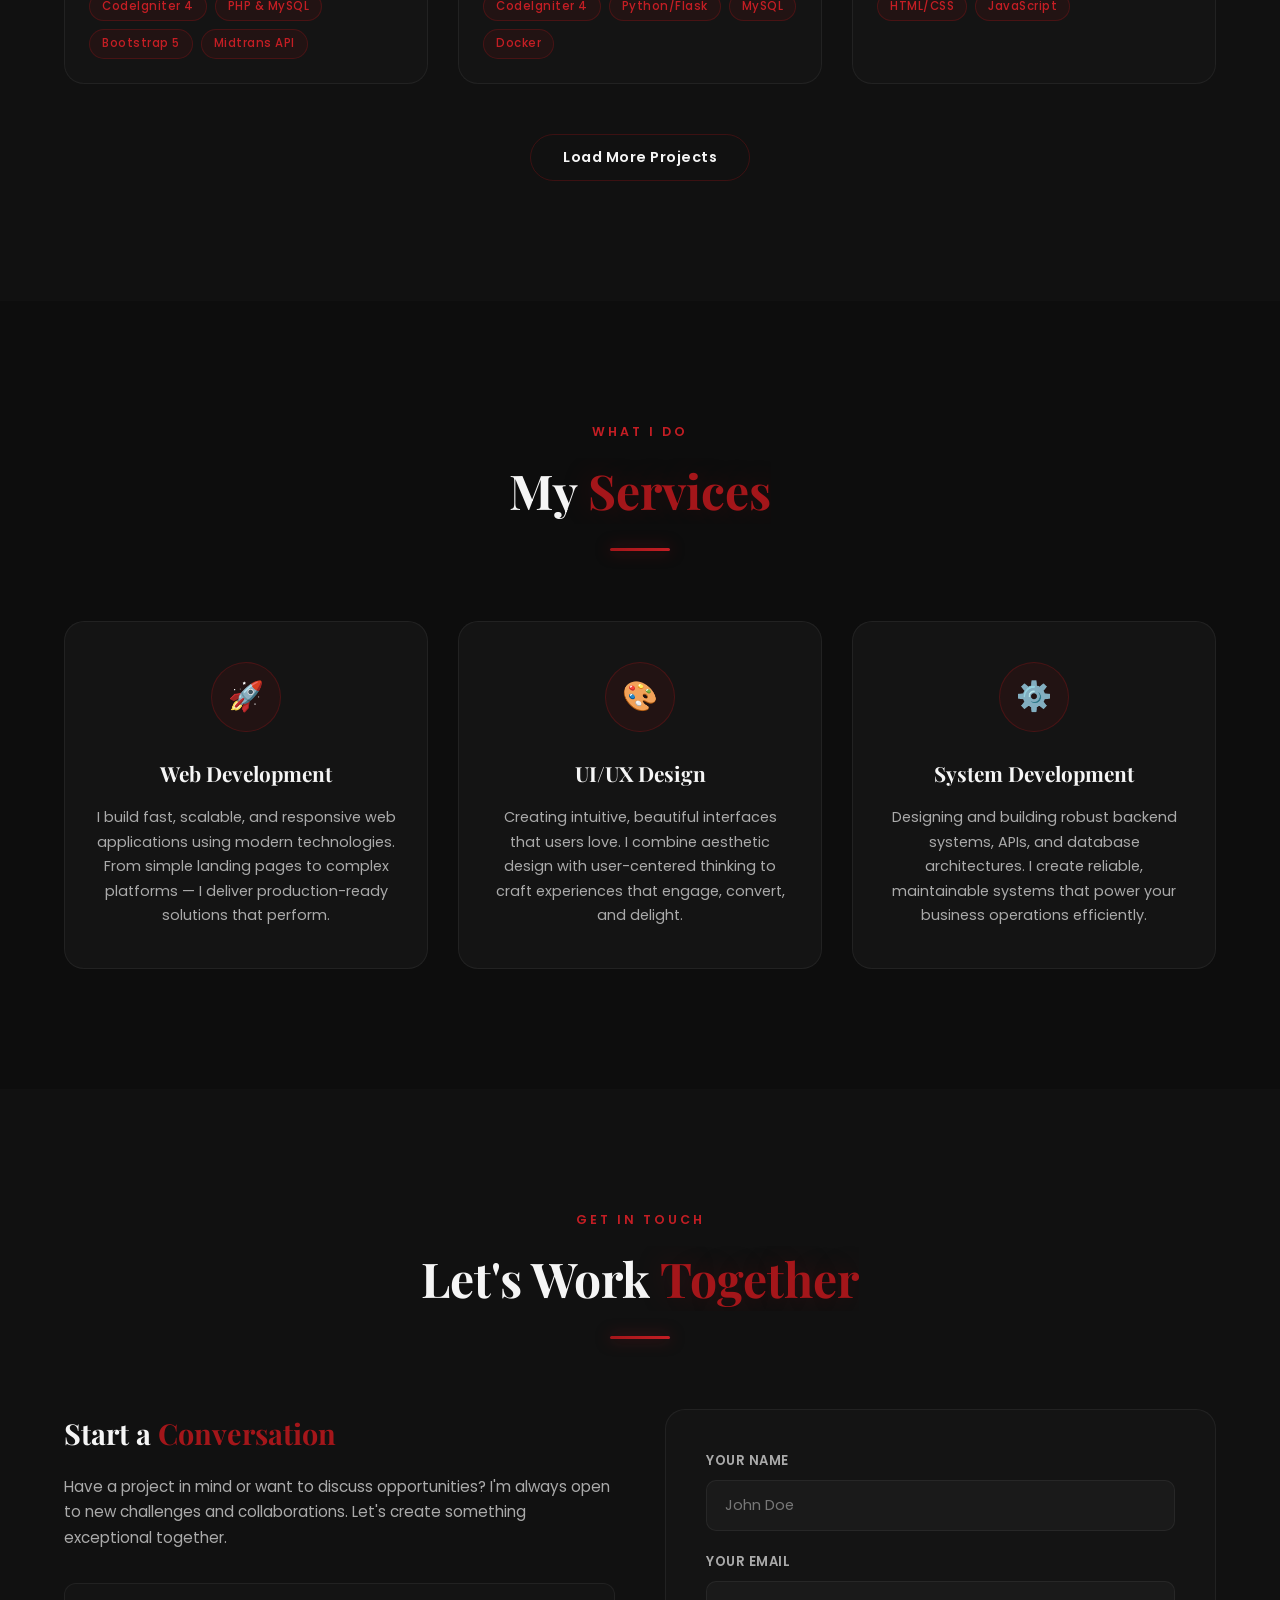
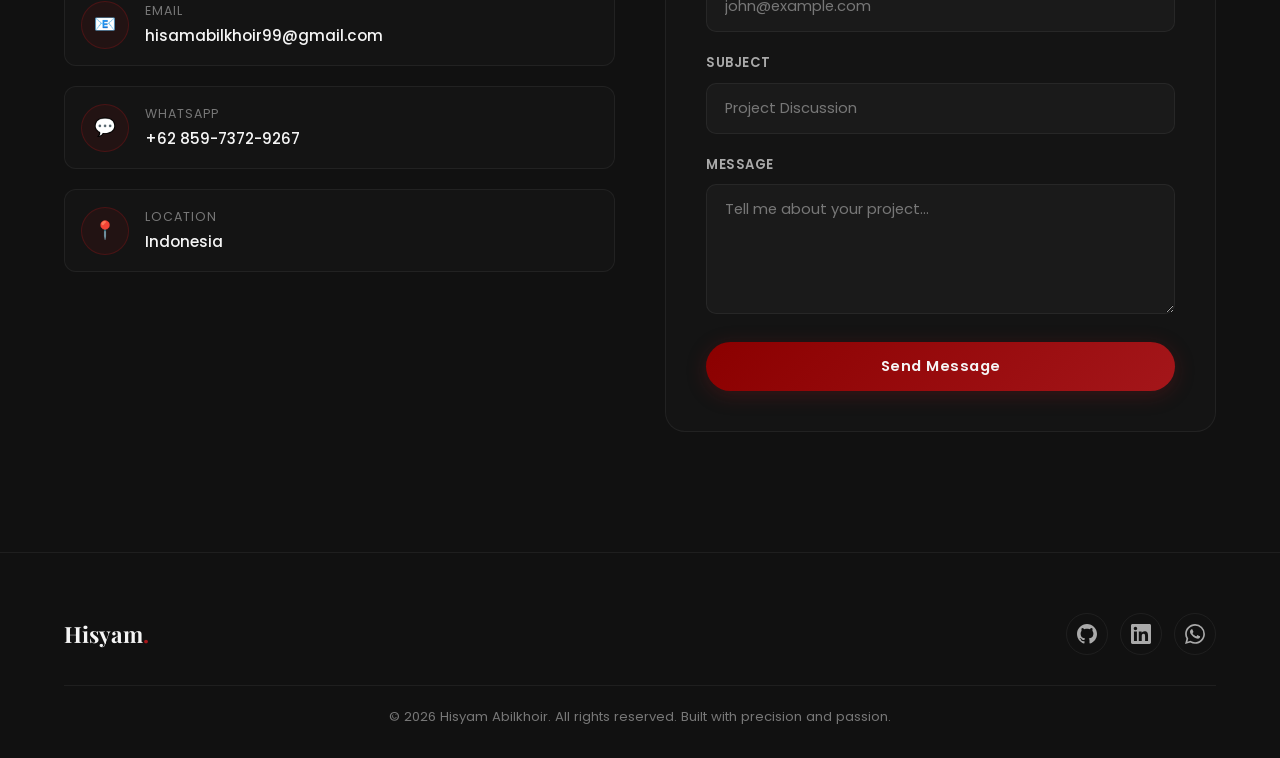
==== commit 4c3168d6: "chore: comment out the traffic monitoring project card in index.html" ====
--- a/index.html
+++ b/index.html
@@ -463,7 +463,7 @@
           </div>
 
           <!-- Project 2 -->
-          <div
+          <!-- <div
             class="project-card reveal"
             data-category="web"
             data-detail="The Traffic Monitoring Application is a custom system built upon the request of the Cirebon City Police Department (Polresta Cirebon) to monitor vehicle flow across various registered points on both sides of the road. Integrated with Apache Tomcat for mapping features, this system boasts intelligent traffic jam detection. When a traffic jam reaches a pre-configured kilometer threshold, the system automatically broadcasts warning notifications via Telegram and WhatsApp to registered groups and relevant officers."
@@ -495,7 +495,7 @@
                 <span class="tech-tag">Bootstrap 4</span>
               </div>
             </div>
-          </div>
+          </div> -->
 
           <!-- Project 3 -->
           <div
